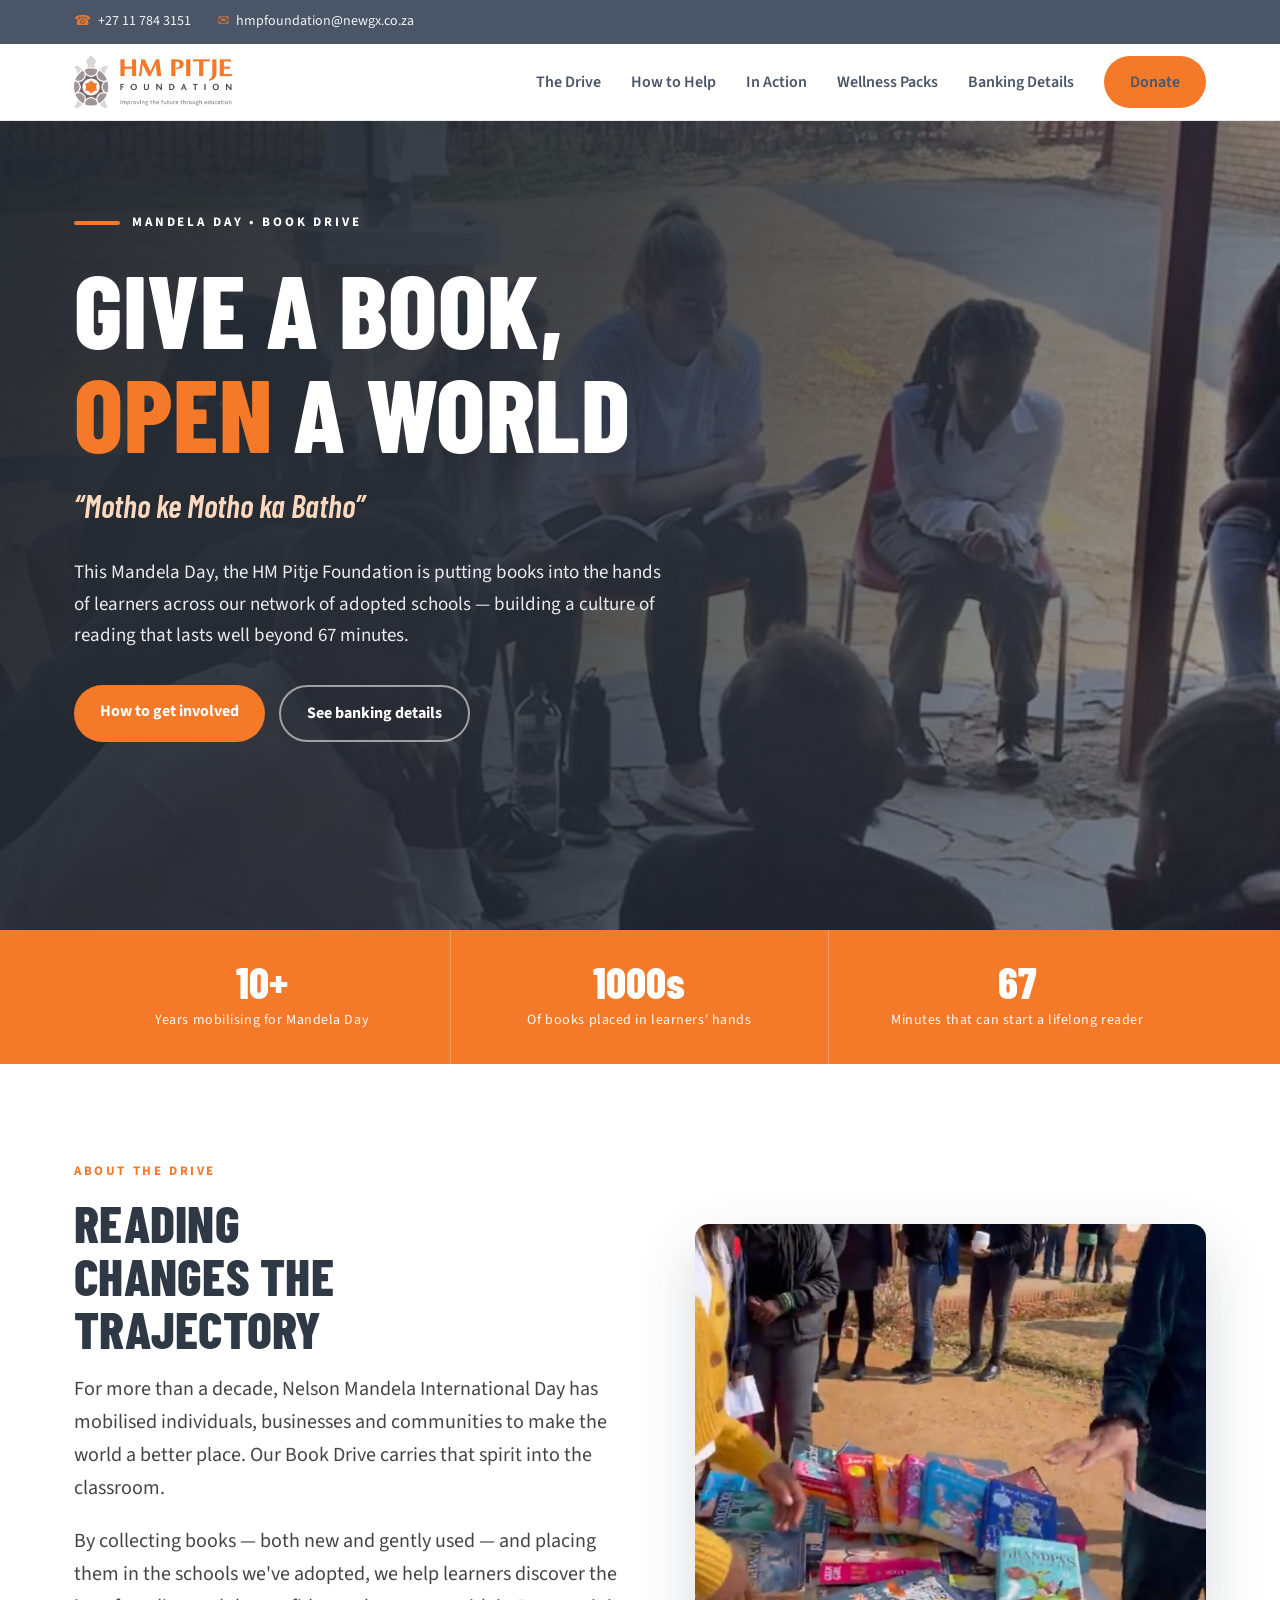
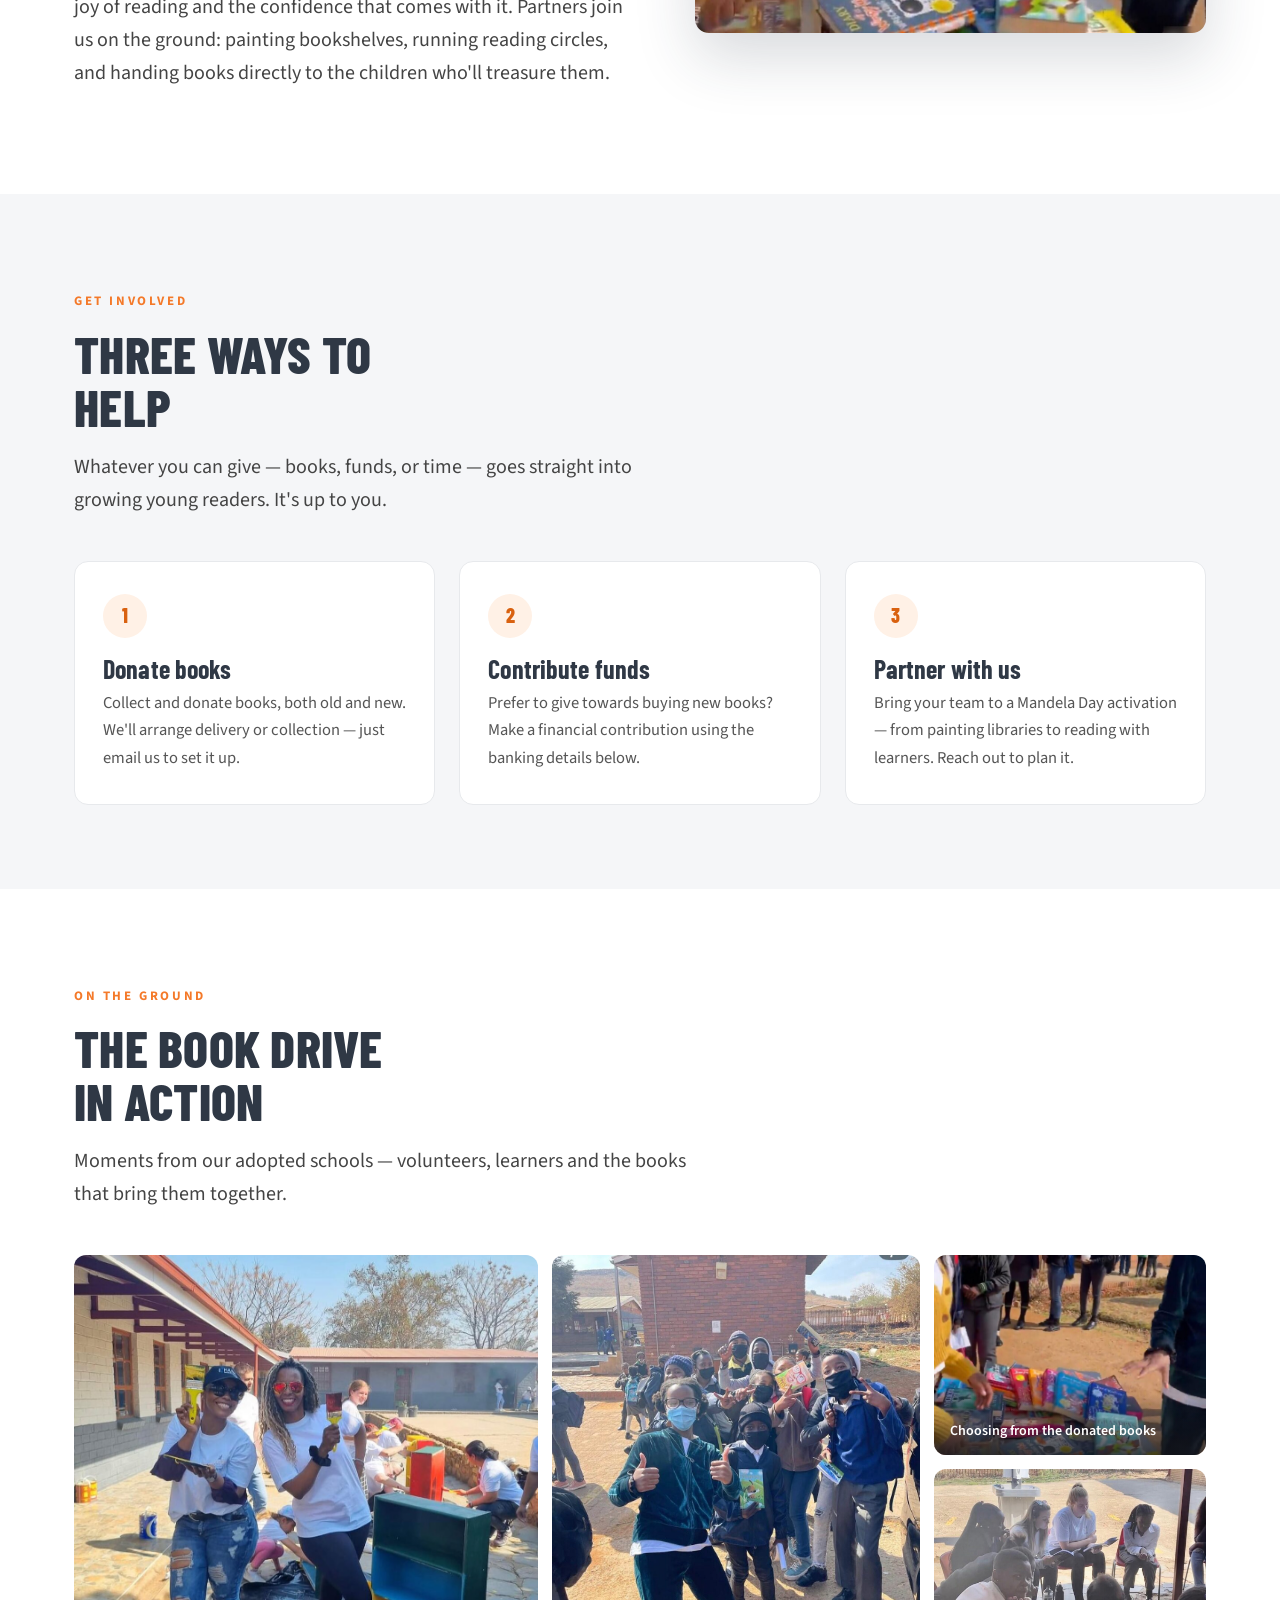
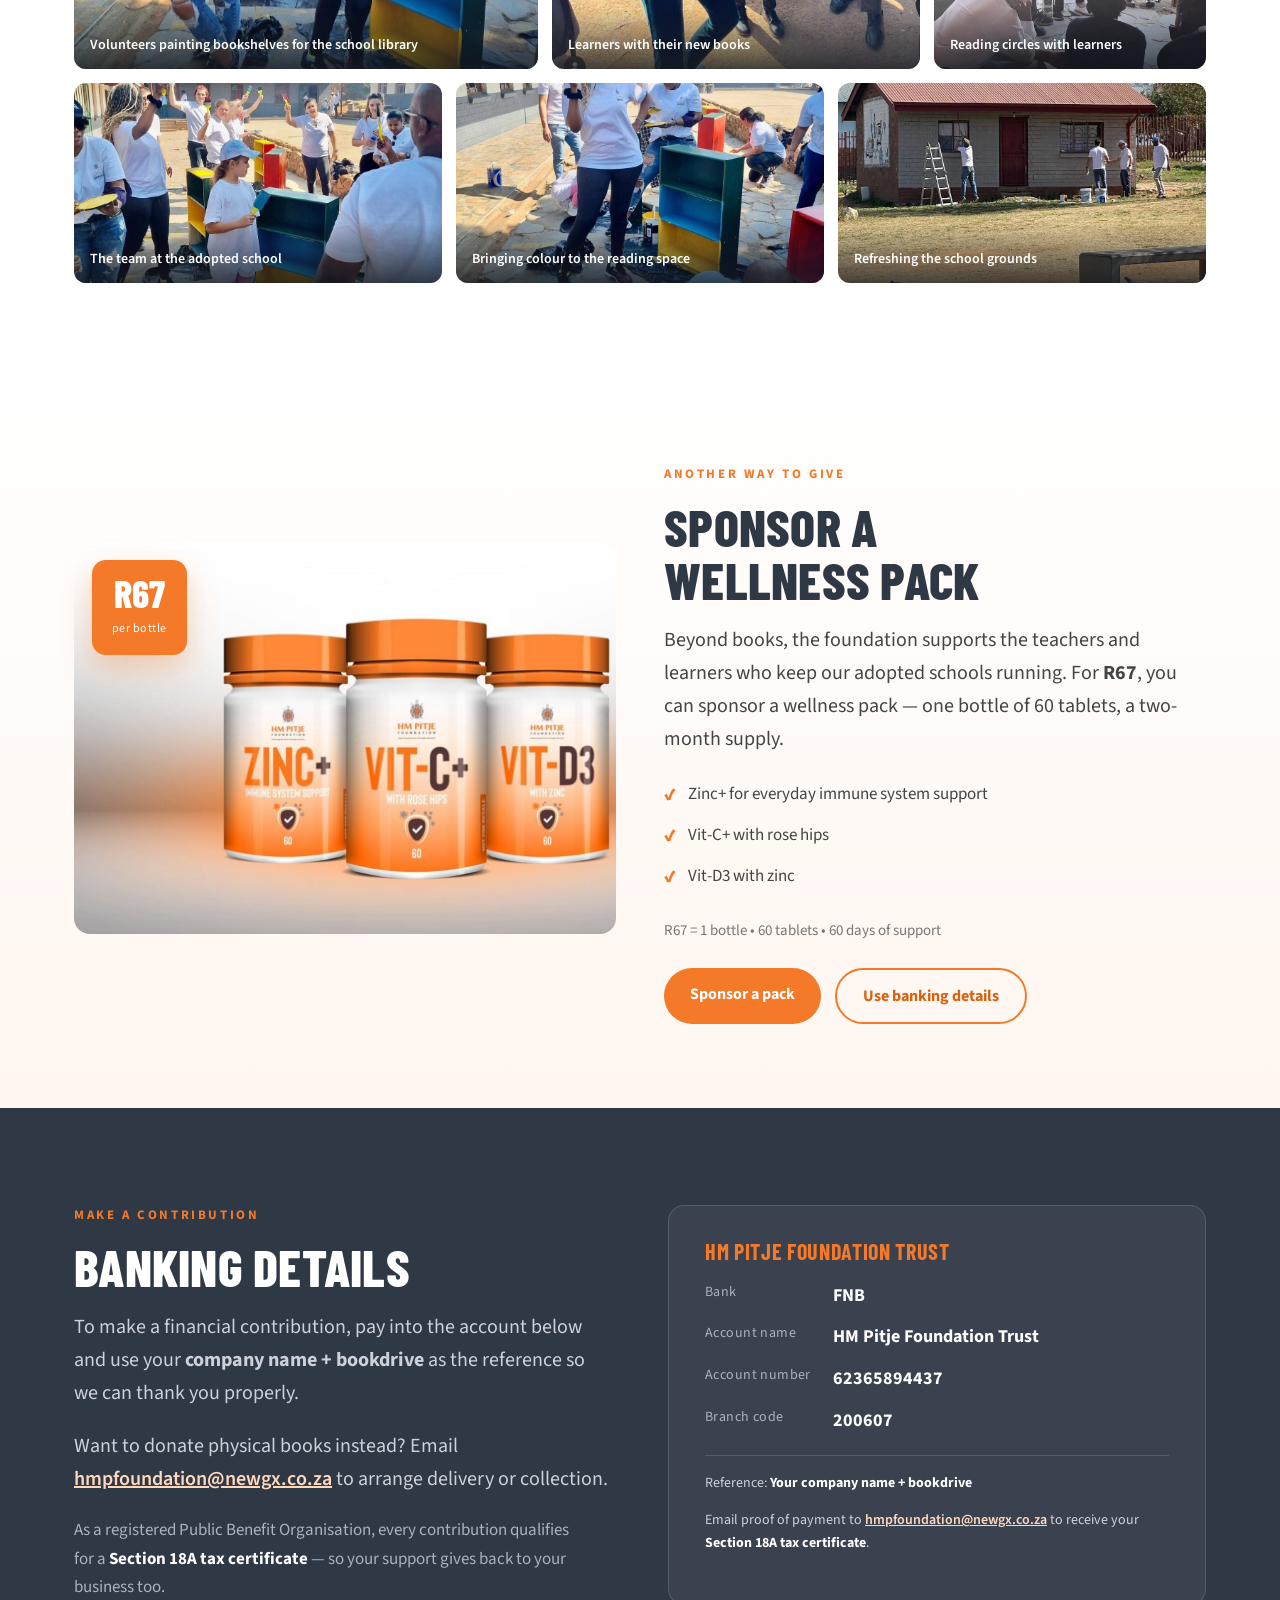
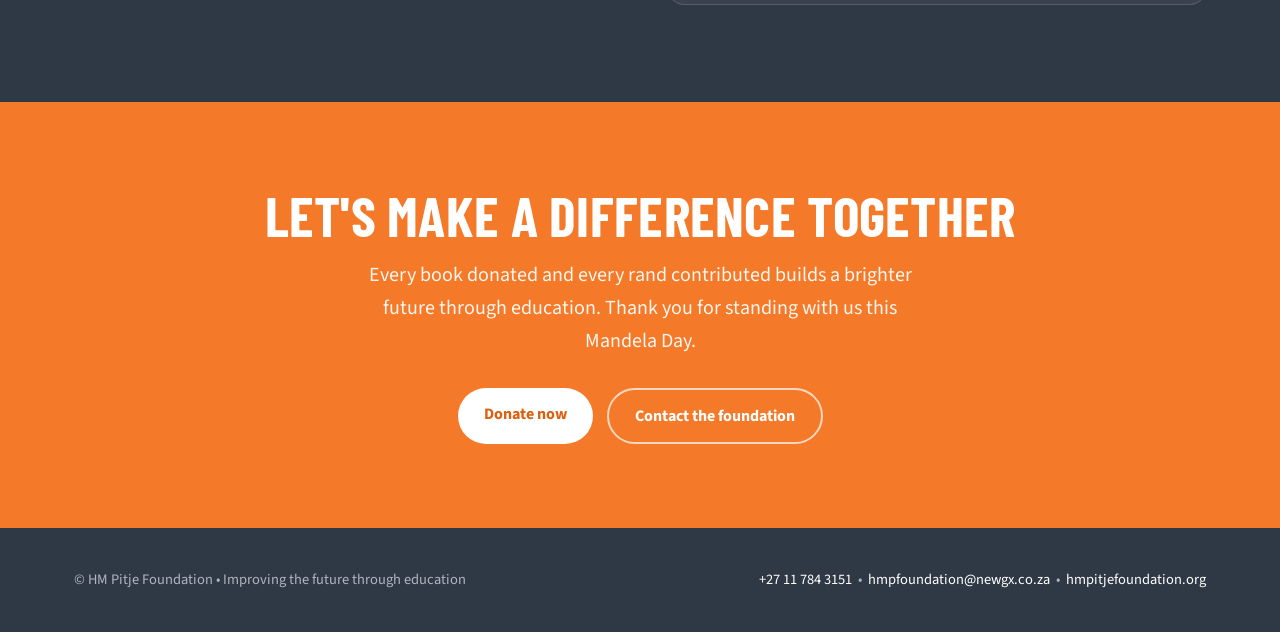
==== index.html @ 15d6d888 "hero padding top set to 0px" ====
<!DOCTYPE html>
<html lang="en">
<head>
<meta charset="utf-8">
<meta name="viewport" content="width=device-width, initial-scale=1">
<title>Mandela Day Book Drive &mdash; HM Pitje Foundation</title>
<meta name="description" content="Join the HM Pitje Foundation's Mandela Day Book Drive. Donate books or contribute towards growing a culture of reading in our network of adopted schools.">
<link rel="preconnect" href="https://fonts.googleapis.com">
<link rel="preconnect" href="https://fonts.gstatic.com" crossorigin>
<link href="https://fonts.googleapis.com/css2?family=Barlow+Condensed:wght@600;700;800&family=Source+Sans+3:wght@400;500;600;700&display=swap" rel="stylesheet">
<style>
  :root {
    --orange: #F47929;
    --orange-dark: #d9610f;
    --charcoal: #4A5568;
    --charcoal-deep: #2f3845;
    --ink: #2d2d2d;
    --paper: #ffffff;
    --mist: #f5f6f8;
    --line: #e7e9ec;
    --maxw: 1180px;
  }
  * { box-sizing: border-box; }
  html { scroll-behavior: smooth; }
  body {
    margin: 0; color: var(--ink); background: var(--paper);
    font-family: "Source Sans 3", system-ui, sans-serif;
    font-size: 18px; line-height: 1.65; -webkit-font-smoothing: antialiased;
  }
  h1,h2,h3 { font-family: "Barlow Condensed", "Source Sans 3", sans-serif; margin: 0; line-height: 1.02; letter-spacing: .005em; }
  a { color: inherit; }
  img { display: block; max-width: 100%; }
  .wrap { max-width: var(--maxw); margin: 0 auto; padding: 0 24px; }

  /* ---- top contact bar ---- */
  .topbar { background: var(--charcoal); color: #fff; font-size: 14px; }
  .topbar .wrap { display: flex; gap: 26px; align-items: center; min-height: 44px; flex-wrap: wrap; }
  .topbar a { text-decoration: none; opacity: .92; }
  .topbar a:hover { opacity: 1; }
  .topbar .ico { color: var(--orange); margin-right: 7px; }

  /* ---- nav ---- */
  header.nav { position: sticky; top: 0; z-index: 50; background: rgba(255,255,255,.96);
    backdrop-filter: blur(6px); border-bottom: 1px solid var(--line); transition: box-shadow .25s; }
  header.nav.scrolled { box-shadow: 0 6px 24px rgba(40,50,65,.08); }
  .nav .wrap { display: flex; align-items: center; justify-content: space-between; min-height: 76px; }
  .brand { display: flex; align-items: center; gap: 14px; text-decoration: none; }
  .brand .logo { height: 52px; width: auto; display: block; }
  nav.links { display: flex; align-items: center; gap: 30px; }
  nav.links a { text-decoration: none; font-weight: 600; color: var(--charcoal); font-size: 16px; }
  nav.links a:hover { color: var(--orange); }
  .btn { display: inline-block; background: var(--orange); color: #fff; text-decoration: none;
    font-weight: 700; padding: 13px 26px; border-radius: 30px; transition: background .2s, transform .2s;
    border: none; cursor: pointer; font-size: 16px; }
  .btn:hover { background: var(--orange-dark); transform: translateY(-1px); }
  .btn.ghost { background: transparent; color: #fff; border: 2px solid rgba(255,255,255,.55); }
  .btn.ghost:hover { background: rgba(255,255,255,.12); border-color: #fff; }
  .nav-toggle { display:none; background:none; border:0; cursor:pointer; padding:8px; }
  .nav-toggle span { display:block; width:26px; height:2.5px; background:var(--charcoal); margin:5px 0; transition:.25s; }

  /* ---- hero ---- */
  .hero { position: relative; color: #fff; overflow: hidden; background: var(--charcoal-deep); }
  .hero .bg { position: absolute; inset: 0; background-size: cover; background-position: center 38%;
    filter: saturate(1.02); }
  .hero .scrim { position: absolute; inset: 0;
    background: linear-gradient(105deg, rgba(28,34,43,.94) 0%, rgba(28,34,43,.82) 42%, rgba(28,34,43,.35) 100%); }
  .hero .wrap { position: relative; padding: 0px 24px 104px; }
  .eyebrow { display: inline-flex; align-items: center; gap: 12px; font-weight: 700; letter-spacing: .22em;
    text-transform: uppercase; font-size: 13px; color: #fff; margin-bottom: 22px; }
  .eyebrow::before { content:""; width: 46px; height: 4px; background: var(--orange); border-radius: 3px; }
  .hero h1 { font-weight: 800; font-size: clamp(48px, 8vw, 104px); text-transform: uppercase; }
  .hero h1 .amp { color: var(--orange); }
  .hero .tagline { font-family: "Barlow Condensed", sans-serif; font-weight: 600; font-style: italic;
    font-size: clamp(22px, 3vw, 32px); color: #ffd9bd; margin: 14px 0 26px; }
  .hero p.lead { max-width: 600px; font-size: 19px; color: #e9ebee; margin: 0 0 34px; }
  .hero .cta-row { display: flex; gap: 14px; flex-wrap: wrap; }

  /* ---- stat strip ---- */
  .stats { background: var(--orange); color: #fff; }
  .stats .wrap { display: grid; grid-template-columns: repeat(3, 1fr); }
  .stat { padding: 30px 24px; text-align: center; border-right: 1px solid rgba(255,255,255,.25); }
  .stat:last-child { border-right: 0; }
  .stat b { font-family: "Barlow Condensed", sans-serif; font-size: 44px; font-weight: 800; display: block; line-height: 1; }
  .stat span { font-size: 14px; letter-spacing: .04em; opacity: .95; }

  /* ---- sections ---- */
  section { padding: 84px 0; }
  .sec-eyebrow { color: var(--orange); font-weight: 700; letter-spacing: .2em; text-transform: uppercase;
    font-size: 13px; margin-bottom: 14px; }
  h2.sec-title { font-weight: 800; font-size: clamp(34px, 5vw, 52px); color: var(--charcoal-deep);
    text-transform: uppercase; max-width: 14ch; }
  .lede { font-size: 20px; color: #444; max-width: 62ch; margin-top: 18px; }

  .about-grid { display: grid; grid-template-columns: 1.05fr .95fr; gap: 56px; align-items: center; }
  .about-grid .photo { border-radius: 14px; overflow: hidden; box-shadow: 0 24px 60px rgba(40,50,65,.18); }
  .about-grid .photo img { width: 100%; height: 100%; object-fit: cover; aspect-ratio: 5/4; }

  /* ---- how to help cards ---- */
  .help { background: var(--mist); }
  .cards { display: grid; grid-template-columns: repeat(3, 1fr); gap: 24px; margin-top: 44px; }
  .card { background: #fff; border: 1px solid var(--line); border-radius: 14px; padding: 32px 28px;
    transition: transform .2s, box-shadow .2s; }
  .card:hover { transform: translateY(-4px); box-shadow: 0 18px 40px rgba(40,50,65,.1); }
  .card .num { font-family: "Barlow Condensed", sans-serif; font-weight: 800; font-size: 20px;
    width: 44px; height: 44px; display: grid; place-items: center; border-radius: 50%;
    background: #fff1e6; color: var(--orange-dark); margin-bottom: 18px; }
  .card h3 { font-size: 26px; color: var(--charcoal-deep); margin-bottom: 8px; }
  .card p { margin: 0; color: #555; font-size: 16.5px; }

  /* ---- gallery ---- */
  .gallery { display: grid; grid-template-columns: repeat(12, 1fr); grid-auto-rows: 200px; gap: 14px; margin-top: 44px; }
  .gallery figure { margin: 0; overflow: hidden; border-radius: 12px; position: relative; cursor: pointer; }
  .gallery figure:focus-visible { outline: 3px solid var(--orange); outline-offset: 2px; }

  /* ---- lightbox ---- */
  .lb { position: fixed; inset: 0; z-index: 1000; background: rgba(15,18,23,.94);
    display: none; align-items: center; justify-content: center; touch-action: none; }
  .lb.open { display: flex; }
  .lb img { max-width: 92vw; max-height: 82vh; width: auto; height: auto; border-radius: 8px;
    box-shadow: 0 20px 60px rgba(0,0,0,.5); user-select: none; -webkit-user-drag: none; }
  .lb .lb-cap { position: absolute; bottom: max(18px, env(safe-area-inset-bottom)); left: 0; right: 0;
    text-align: center; color: #eef0f3; font-size: 15px; font-weight: 600; padding: 0 56px; }
  .lb .lb-count { position: absolute; top: max(18px, env(safe-area-inset-top)); left: 18px;
    color: #cdd2da; font-size: 14px; letter-spacing: .04em; }
  .lb button { position: absolute; background: rgba(255,255,255,.12); border: 0; color: #fff;
    width: 52px; height: 52px; border-radius: 50%; cursor: pointer; font-size: 26px; line-height: 1;
    display: grid; place-items: center; transition: background .2s; -webkit-tap-highlight-color: transparent; }
  .lb button:hover { background: rgba(255,255,255,.24); }
  .lb .lb-close { top: max(14px, env(safe-area-inset-top)); right: 14px; font-size: 30px; }
  .lb .lb-prev { left: 14px; top: 50%; transform: translateY(-50%); }
  .lb .lb-next { right: 14px; top: 50%; transform: translateY(-50%); }
  @media (max-width: 700px) {
    .lb img { max-width: 96vw; max-height: 76vh; }
    .lb .lb-prev, .lb .lb-next { width: 46px; height: 46px; font-size: 22px;
      top: auto; bottom: max(64px, calc(env(safe-area-inset-bottom) + 50px)); transform: none; }
    .lb .lb-cap { bottom: max(118px, calc(env(safe-area-inset-bottom) + 104px)); font-size: 14px; }
  }
  .gallery img { width: 100%; height: 100%; object-fit: cover; transition: transform .6s ease; }
  .gallery figure:hover img { transform: scale(1.05); }
  .gallery figcaption { position: absolute; left: 0; right: 0; bottom: 0; padding: 26px 16px 12px;
    color: #fff; font-size: 14px; font-weight: 600;
    background: linear-gradient(transparent, rgba(20,24,30,.78)); }
  .g1 { grid-column: span 5; grid-row: span 2; }
  .g2 { grid-column: span 4; grid-row: span 2; }
  .g3 { grid-column: span 3; }
  .g4 { grid-column: span 3; }
  .g5 { grid-column: span 4; }
  .g6 { grid-column: span 4; }
  .g7 { grid-column: span 4; }

  /* ---- wellness ---- */
  .wellness { background: linear-gradient(180deg, #fff 0%, #fff6ef 100%); }
  .wellness-grid { display: grid; grid-template-columns: 1fr 1fr; gap: 48px; align-items: center; }
  .wellness .product { position: relative; }
  .wellness .product img { width: 100%; border-radius: 16px; }
  .wellness .price-tag { position: absolute; top: 18px; left: 18px; background: var(--orange); color: #fff;
    border-radius: 14px; padding: 14px 20px; text-align: center; box-shadow: 0 12px 30px rgba(244,121,41,.35); }
  .wellness .price-tag b { font-family: "Barlow Condensed", sans-serif; font-size: 38px; font-weight: 800; display: block; line-height: 1; }
  .wellness .price-tag span { font-size: 12px; letter-spacing: .04em; }
  .wellness h2 { color: var(--charcoal-deep); }
  .pack-points { list-style: none; padding: 0; margin: 24px 0 28px; display: grid; gap: 12px; }
  .pack-points li { display: flex; gap: 12px; align-items: flex-start; font-size: 17px; color: #444; }
  .pack-points li::before { content: "\2714"; color: var(--orange); font-weight: 700; flex: 0 0 auto; margin-top: 1px; }
  .pack-meta { font-size: 15px; color: #777; margin-top: 6px; }
  .give { background: var(--charcoal-deep); color: #fff; }
  .give-grid { display: grid; grid-template-columns: 1fr 1fr; gap: 56px; align-items: center; }
  .give h2 { color: #fff; }
  .give .lede { color: #cdd2da; }
  .bank { background: rgba(255,255,255,.05); border: 1px solid rgba(255,255,255,.14);
    border-radius: 16px; padding: 34px 36px; }
  .bank h3 { font-size: 22px; color: var(--orange); letter-spacing: .03em; margin-bottom: 18px; text-transform: uppercase; }
  .bank dl { margin: 0; display: grid; grid-template-columns: auto 1fr; gap: 12px 22px; }
  .bank dt { color: #aab2bd; font-size: 14px; letter-spacing: .03em; }
  .bank dd { margin: 0; font-weight: 700; font-size: 18px; font-variant-numeric: tabular-nums; }
  .bank .ref { margin-top: 20px; font-size: 14px; color: #cdd2da; border-top: 1px solid rgba(255,255,255,.14); padding-top: 16px; }
  .bank .ref b { color: #fff; }

  /* ---- final CTA ---- */
  .closer { background: var(--orange); color: #fff; text-align: center; }
  .closer h2 { color: #fff; font-size: clamp(34px, 5vw, 56px); text-transform: uppercase; }
  .closer p { font-size: 20px; max-width: 58ch; margin: 16px auto 30px; color: #fff7f0; }
  .closer .btn { background: #fff; color: var(--orange-dark); }
  .closer .btn:hover { background: var(--charcoal-deep); color: #fff; }
  .closer .btn.ghost { background: transparent; color: #fff; border-color: rgba(255,255,255,.7); }
  .closer .btn.ghost:hover { background: rgba(255,255,255,.15); color:#fff; }

  /* ---- footer ---- */
  footer.site { background: var(--charcoal-deep); color: #aeb6c0; padding: 40px 0; font-size: 14.5px; }
  footer.site .wrap { display: flex; justify-content: space-between; gap: 20px; flex-wrap: wrap; align-items: center; }
  footer.site a { color: #fff; text-decoration: none; }
  footer.site a:hover { color: var(--orange); }

  @media (max-width: 900px) {
    .nav-toggle { display: block; }
    nav.links { position: absolute; top: 76px; left: 0; right: 0; background: #fff; flex-direction: column;
      align-items: stretch; gap: 0; padding: 8px 0; border-bottom: 1px solid var(--line);
      box-shadow: 0 12px 30px rgba(40,50,65,.1); display: none; }
    nav.links.open { display: flex; }
    nav.links a { padding: 14px 24px; }
    nav.links .btn { margin: 10px 24px; text-align: center; }
    .about-grid, .give-grid { grid-template-columns: 1fr; gap: 32px; }
    .cards { grid-template-columns: 1fr; }
    .stats .wrap { grid-template-columns: 1fr; }
    .stat { border-right: 0; border-bottom: 1px solid rgba(255,255,255,.25); }
    .stat:last-child { border-bottom: 0; }
    .gallery { grid-auto-rows: 170px; }
    .gallery figure { grid-column: span 12 !important; grid-row: span 1 !important; }
    .g1, .g2 { grid-row: span 2 !important; }
  }
  @media (prefers-reduced-motion: reduce) { * { scroll-behavior: auto; transition: none !important; } }
</style>
</head>
<body>

<div class="topbar">
  <div class="wrap">
    <a href="tel:+27117843151"><span class="ico">&#9742;</span>+27 11 784 3151</a>
    <a href="mailto:hmpfoundation@newgx.co.za"><span class="ico">&#9993;</span>hmpfoundation@newgx.co.za</a>
  </div>
</div>

<header class="nav" id="nav">
  <div class="wrap">
    <a class="brand" href="https://hmpitjefoundation.org">
      <img class="logo" src="[data-uri]" alt="HM Pitje Foundation — Improving the future through education">
    </a>
    <button class="nav-toggle" id="navToggle" aria-label="Menu" aria-expanded="false">
      <span></span><span></span><span></span>
    </button>
    <nav class="links" id="navLinks">
      <a href="#about">The Drive</a>
      <a href="#help">How to Help</a>
      <a href="#gallery">In Action</a>
      <a href="#wellness">Wellness Packs</a>
      <a href="#give">Banking Details</a>
      <a class="btn" href="https://hmpitjefoundation.org/#donate">Donate</a>
    </nav>
  </div>
</header>

<section class="hero">
  <div class="bg" style="background-image:url('[data-uri]')" data-note="reading circle"></div>
  <div class="scrim"></div>
  <div class="wrap">
    <span class="eyebrow">Mandela Day &bull; Book Drive</span>
    <h1>Give a Book,<br><span class="amp">Open</span> a World</h1>
    <p class="tagline">&ldquo;Motho ke Motho ka Batho&rdquo;</p>
    <p class="lead">This Mandela Day, the HM Pitje Foundation is putting books into the hands of learners across our network of adopted schools &mdash; building a culture of reading that lasts well beyond 67 minutes.</p>
    <div class="cta-row">
      <a class="btn" href="#help">How to get involved</a>
      <a class="btn ghost" href="#give">See banking details</a>
    </div>
  </div>
</section>

<div class="stats">
  <div class="wrap">
    <div class="stat"><b>10+</b><span>Years mobilising for Mandela Day</span></div>
    <div class="stat"><b>1000s</b><span>Of books placed in learners' hands</span></div>
    <div class="stat"><b>67</b><span>Minutes that can start a lifelong reader</span></div>
  </div>
</div>

<section id="about">
  <div class="wrap about-grid">
    <div>
      <p class="sec-eyebrow">About the drive</p>
      <h2 class="sec-title">Reading changes the trajectory</h2>
      <p class="lede">For more than a decade, Nelson Mandela International Day has mobilised individuals, businesses and communities to make the world a better place. Our Book Drive carries that spirit into the classroom.</p>
      <p class="lede">By collecting books &mdash; both new and gently used &mdash; and placing them in the schools we've adopted, we help learners discover the joy of reading and the confidence that comes with it. Partners join us on the ground: painting bookshelves, running reading circles, and handing books directly to the children who'll treasure them.</p>
    </div>
    <div class="photo">
      <img src="[data-uri]" alt="Learners gathering around a table of donated books at an adopted school">
    </div>
  </div>
</section>

<section id="help" class="help">
  <div class="wrap">
    <p class="sec-eyebrow">Get involved</p>
    <h2 class="sec-title">Three ways to help</h2>
    <p class="lede">Whatever you can give &mdash; books, funds, or time &mdash; goes straight into growing young readers. It's up to you.</p>
    <div class="cards">
      <div class="card">
        <div class="num">1</div>
        <h3>Donate books</h3>
        <p>Collect and donate books, both old and new. We'll arrange delivery or collection &mdash; just email us to set it up.</p>
      </div>
      <div class="card">
        <div class="num">2</div>
        <h3>Contribute funds</h3>
        <p>Prefer to give towards buying new books? Make a financial contribution using the banking details below.</p>
      </div>
      <div class="card">
        <div class="num">3</div>
        <h3>Partner with us</h3>
        <p>Bring your team to a Mandela Day activation &mdash; from painting libraries to reading with learners. Reach out to plan it.</p>
      </div>
    </div>
  </div>
</section>

<section id="gallery">
  <div class="wrap">
    <p class="sec-eyebrow">On the ground</p>
    <h2 class="sec-title">The Book Drive in action</h2>
    <p class="lede">Moments from our adopted schools &mdash; volunteers, learners and the books that bring them together.</p>
    <div class="gallery" id="gallery-grid">
      <figure class="g1" tabindex="0" role="button" aria-label="View image: Volunteers painting bookshelves"><img src="[data-uri]" alt="Two volunteers smiling with paintbrushes beside a freshly painted bookshelf">
        <figcaption>Volunteers painting bookshelves for the school library</figcaption></figure>
      <figure class="g2" tabindex="0" role="button" aria-label="View image: Learners with their new books"><img src="[data-uri]" alt="Learners holding up their new books with thumbs up">
        <figcaption>Learners with their new books</figcaption></figure>
      <figure class="g3" tabindex="0" role="button" aria-label="View image: Choosing from the donated books"><img src="[data-uri]" alt="A table laid out with donated books for learners to choose from">
        <figcaption>Choosing from the donated books</figcaption></figure>
      <figure class="g4" tabindex="0" role="button" aria-label="View image: Reading circles with learners"><img src="[data-uri]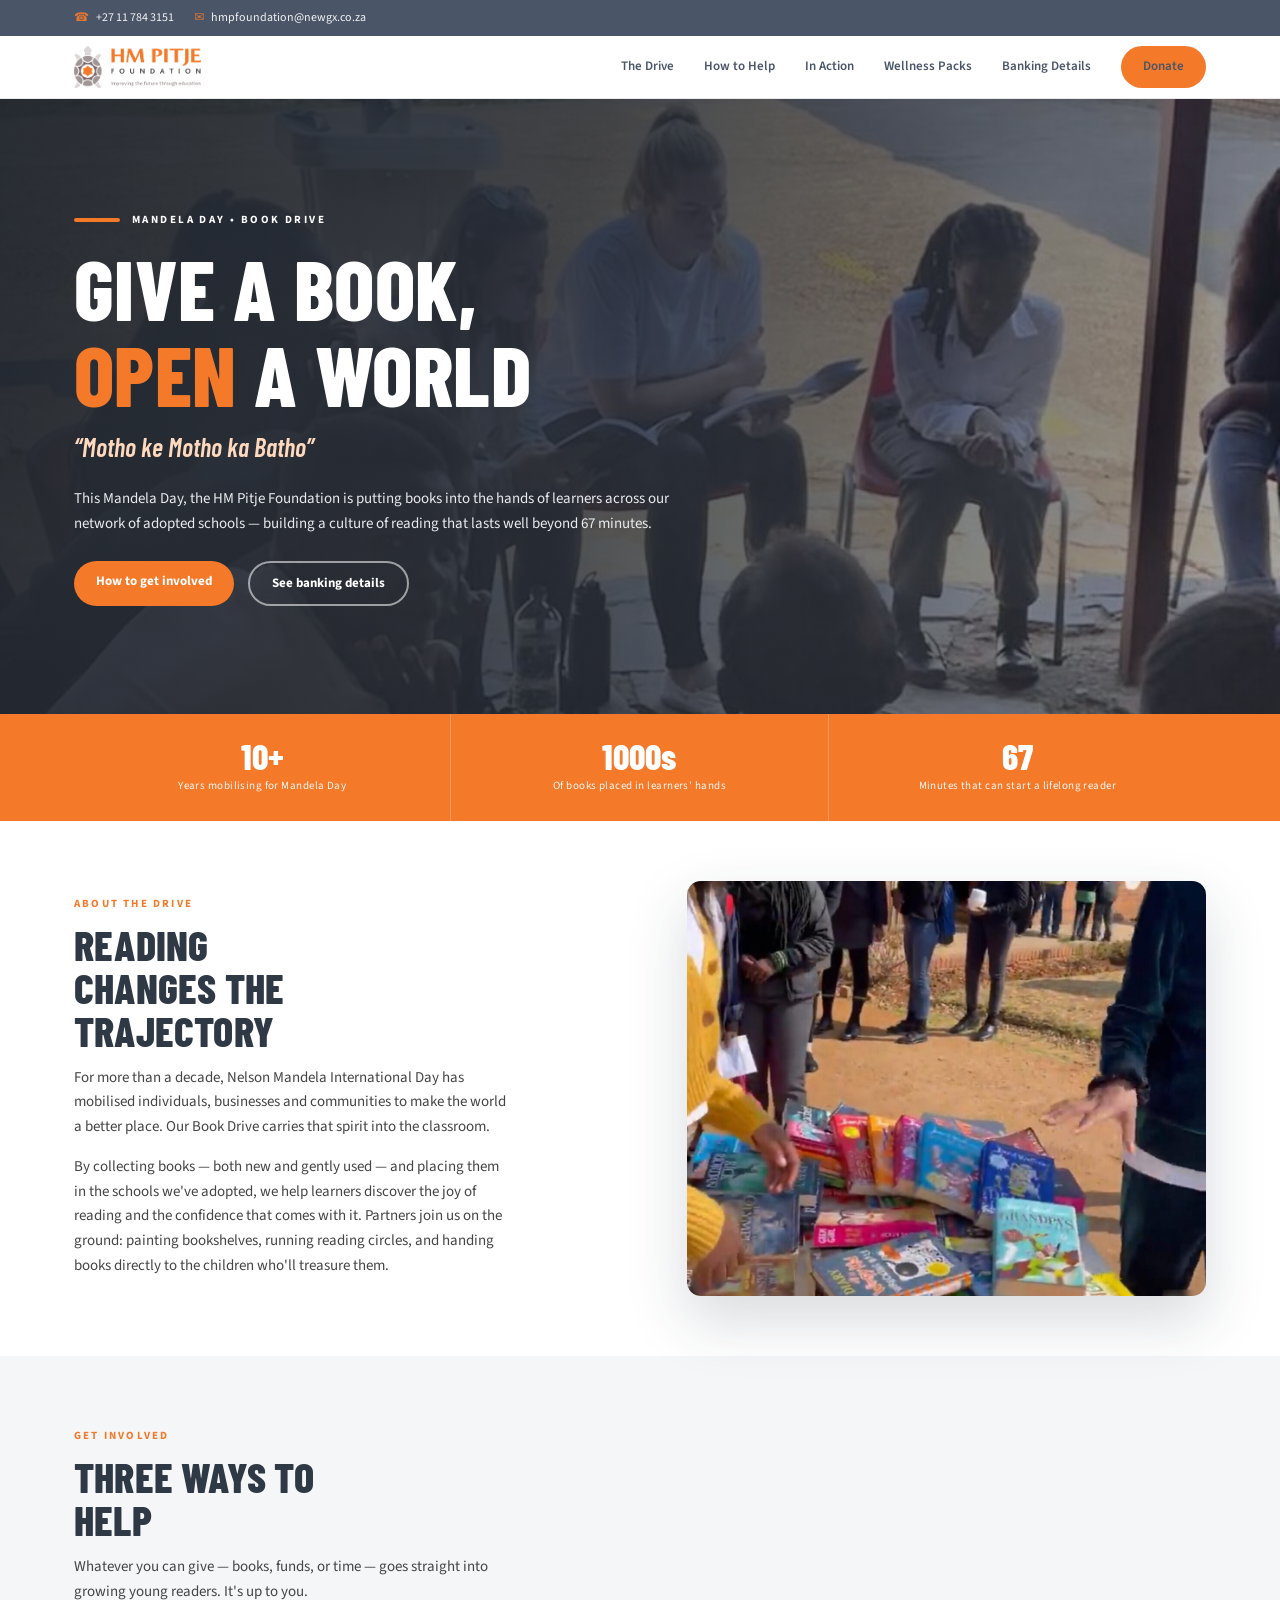
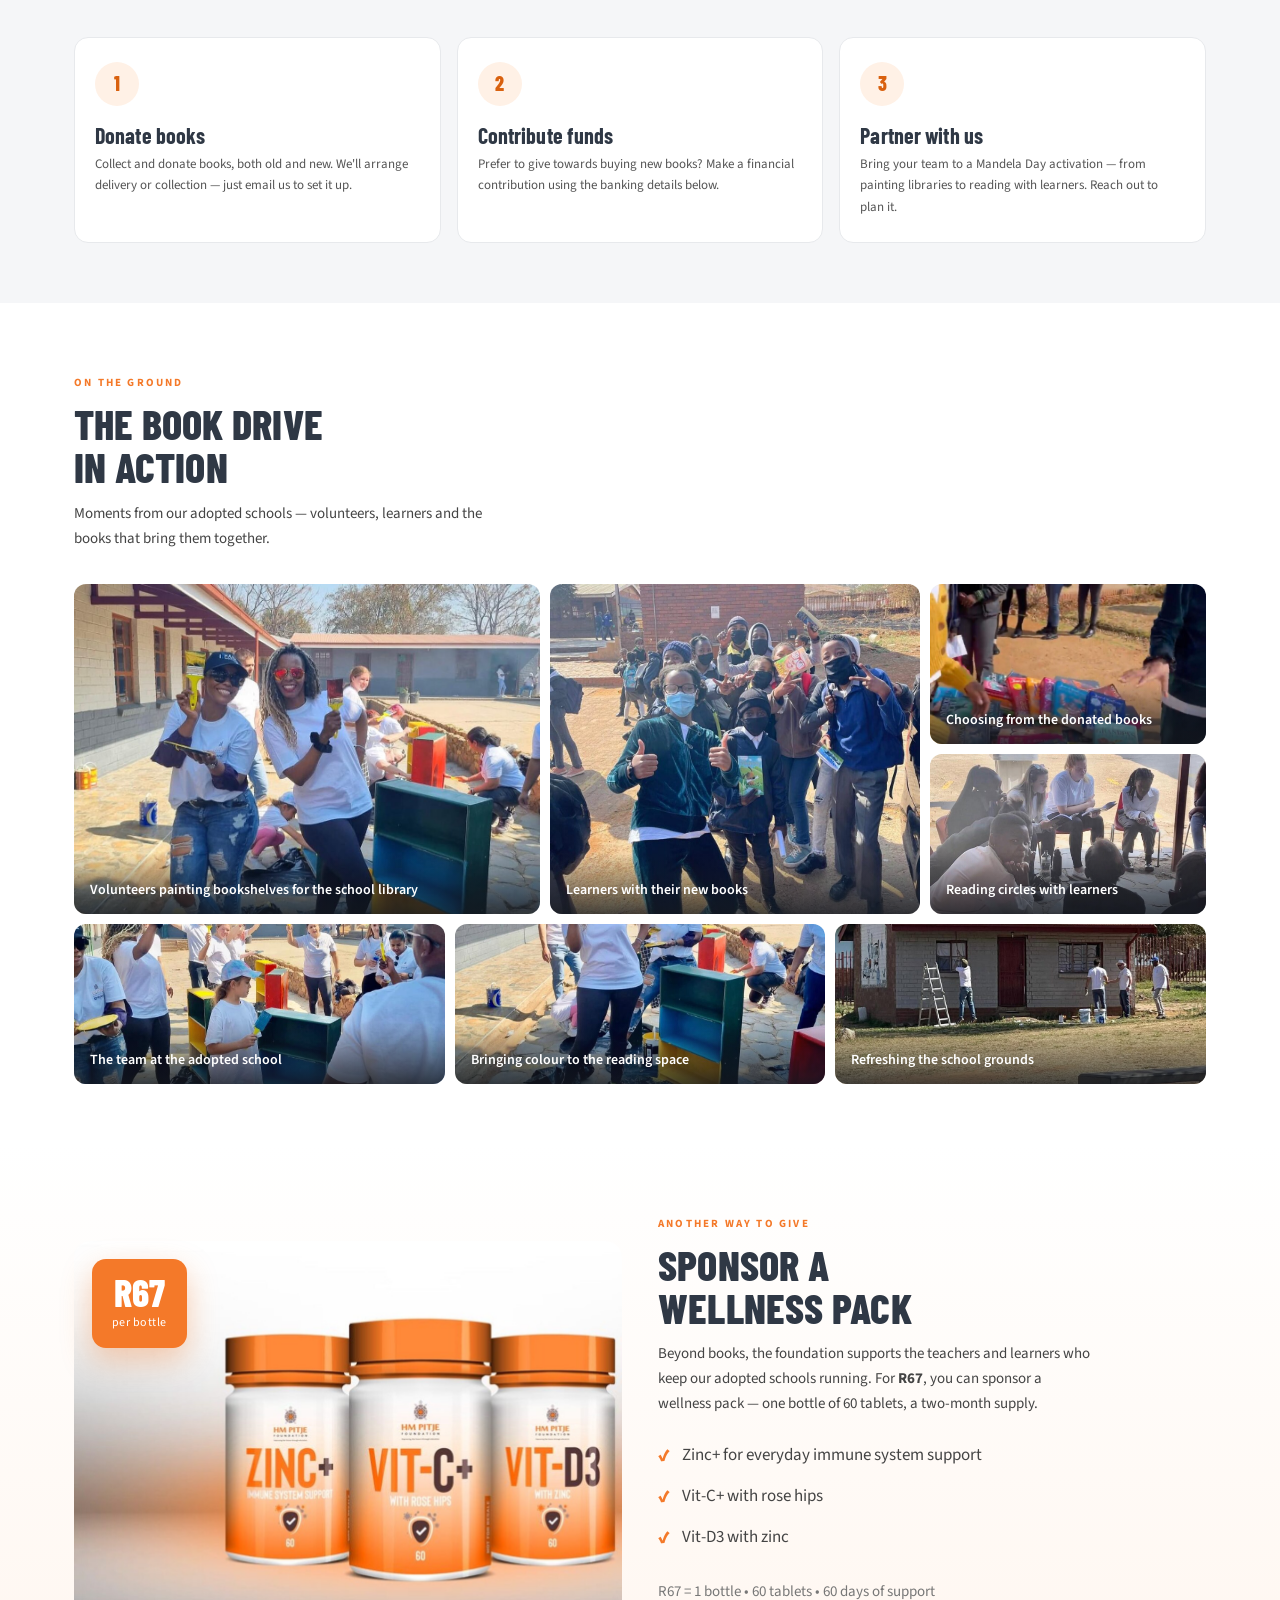
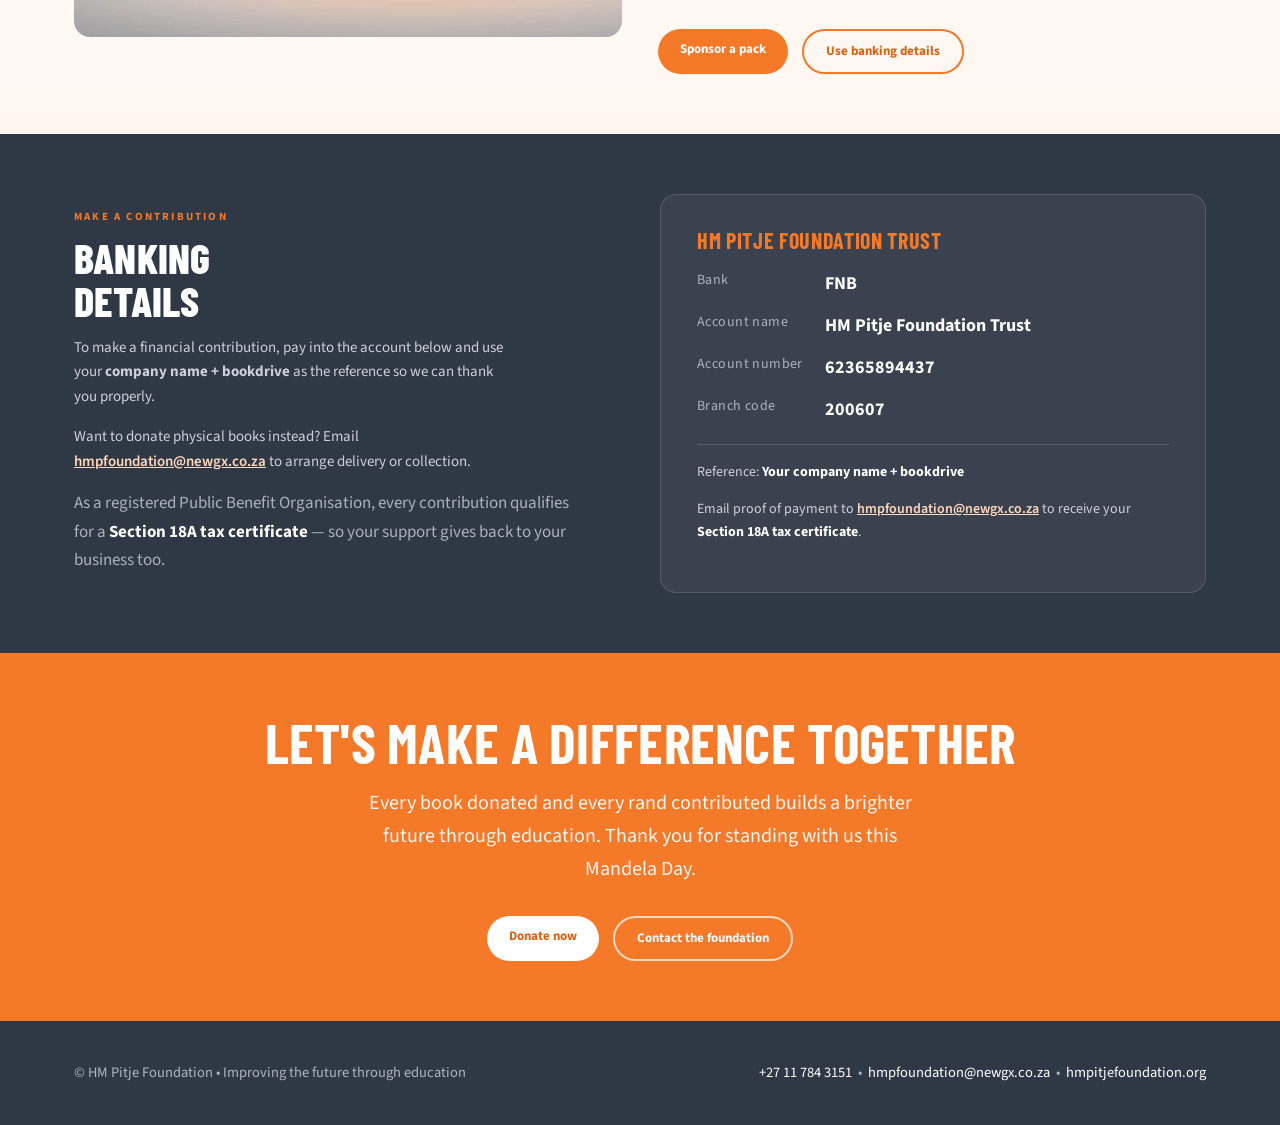
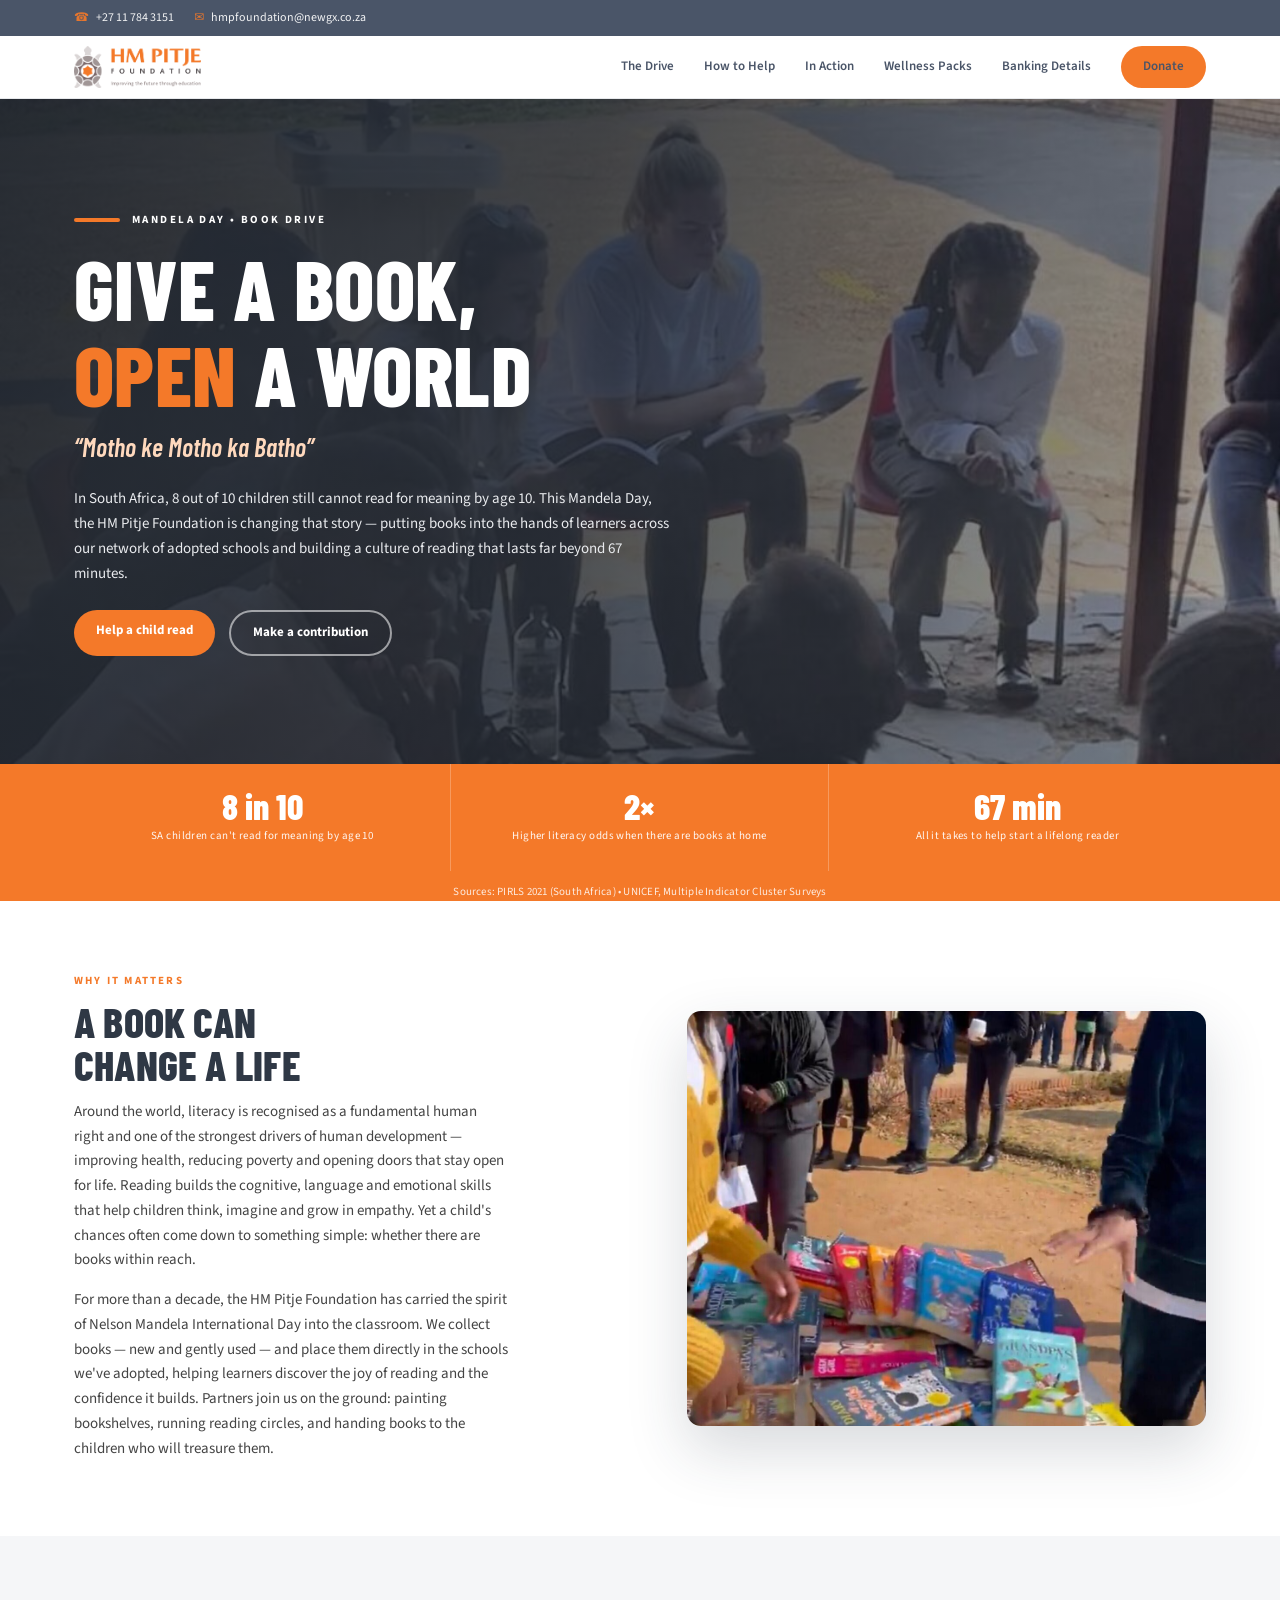
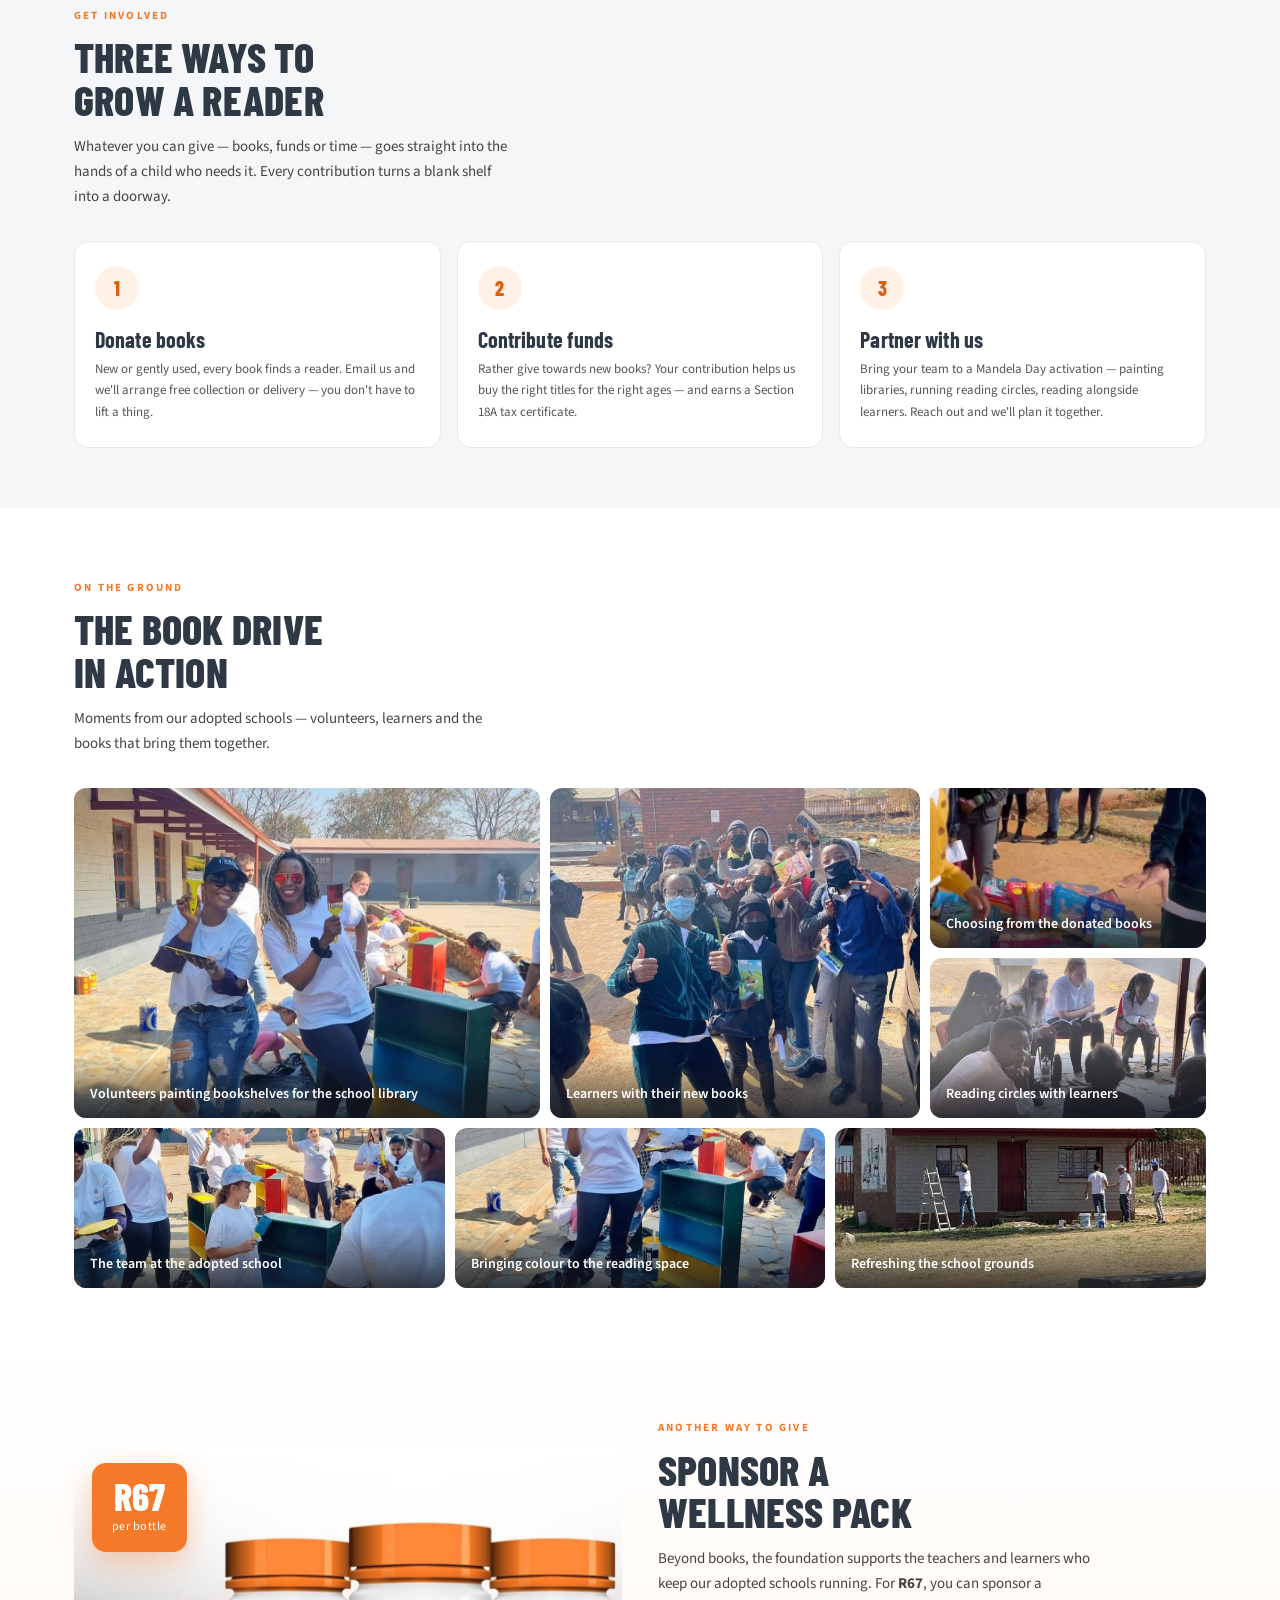
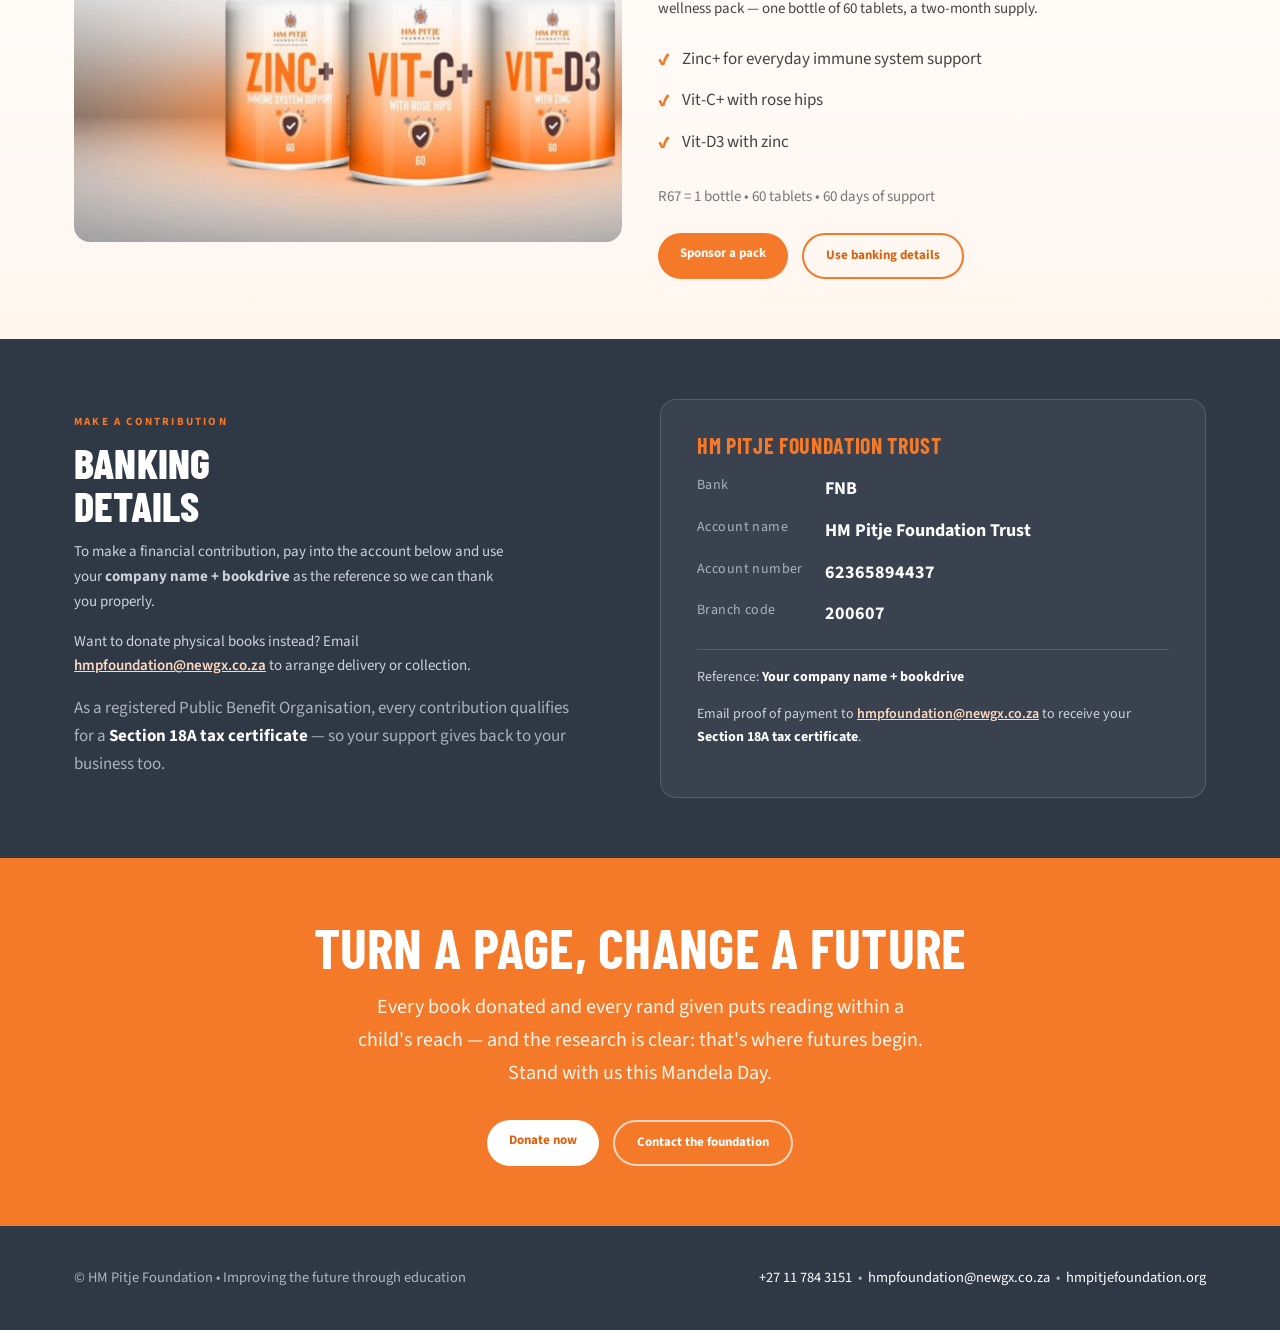
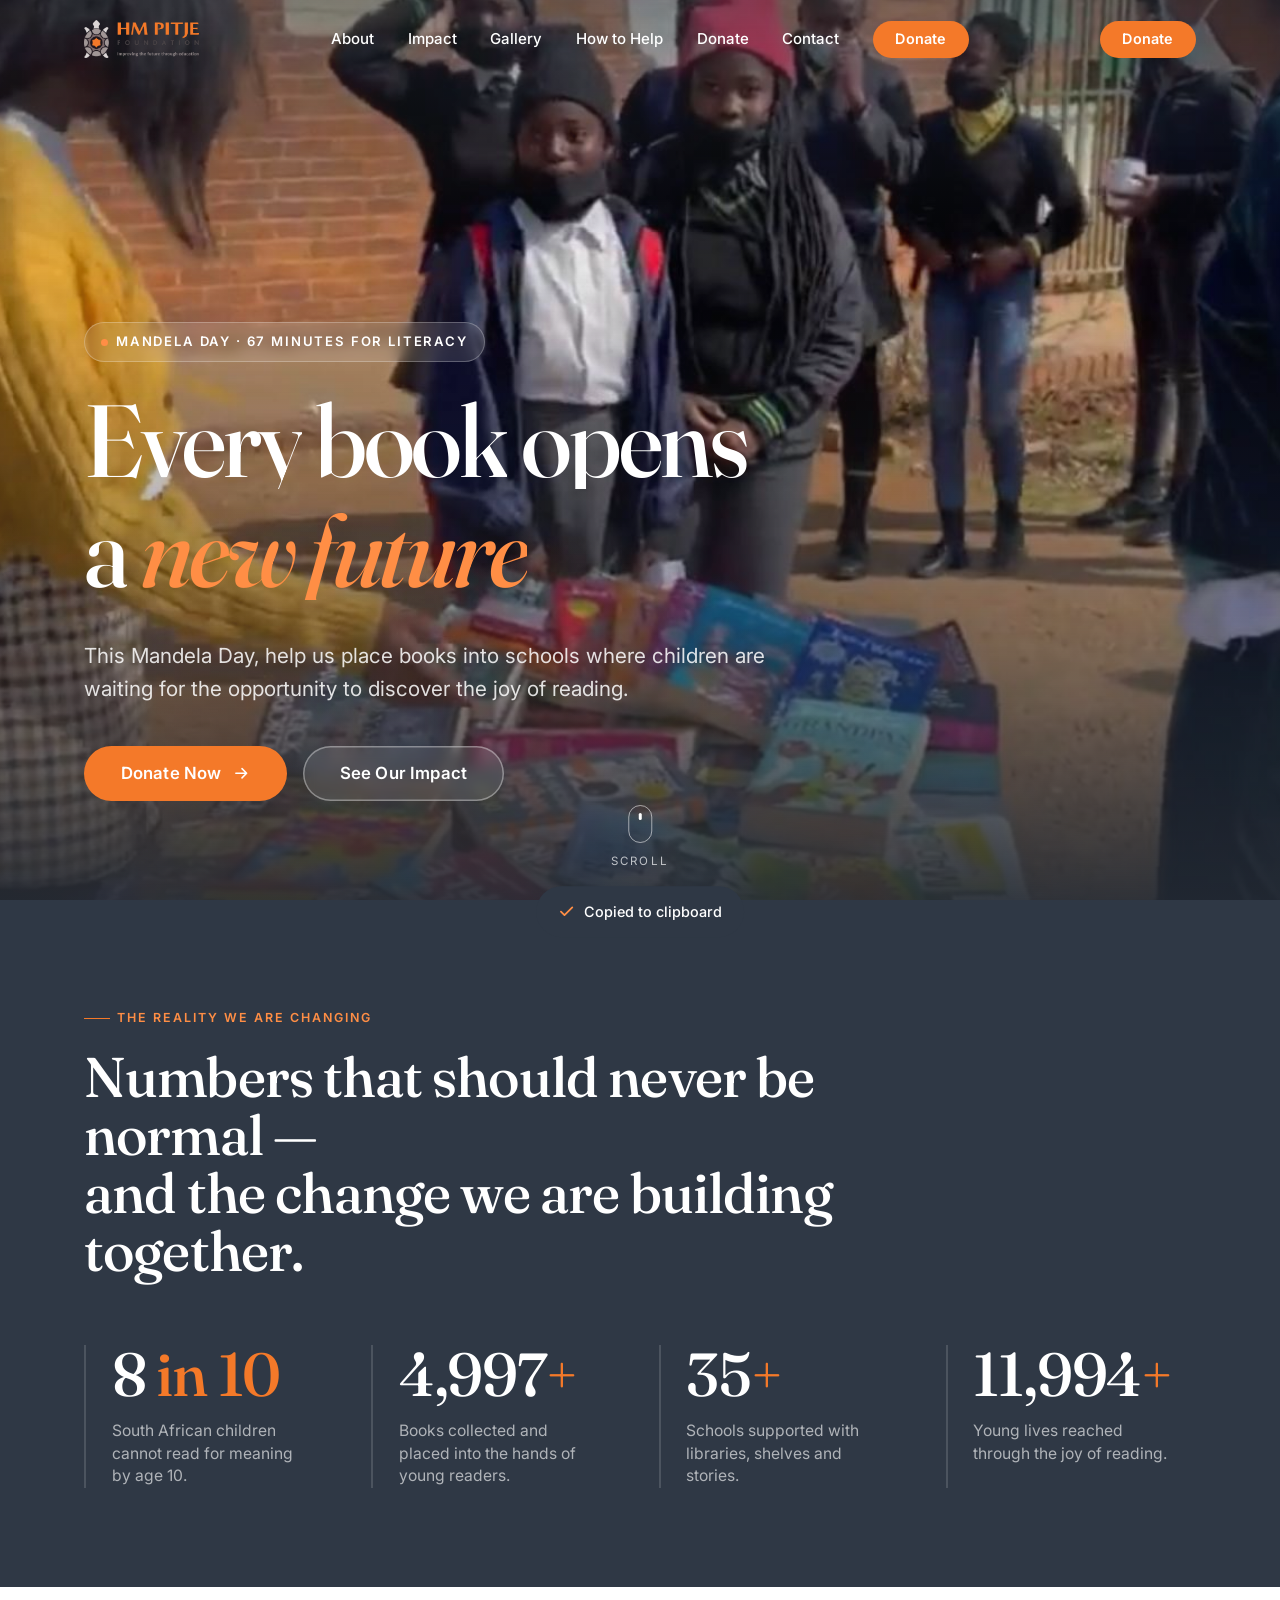
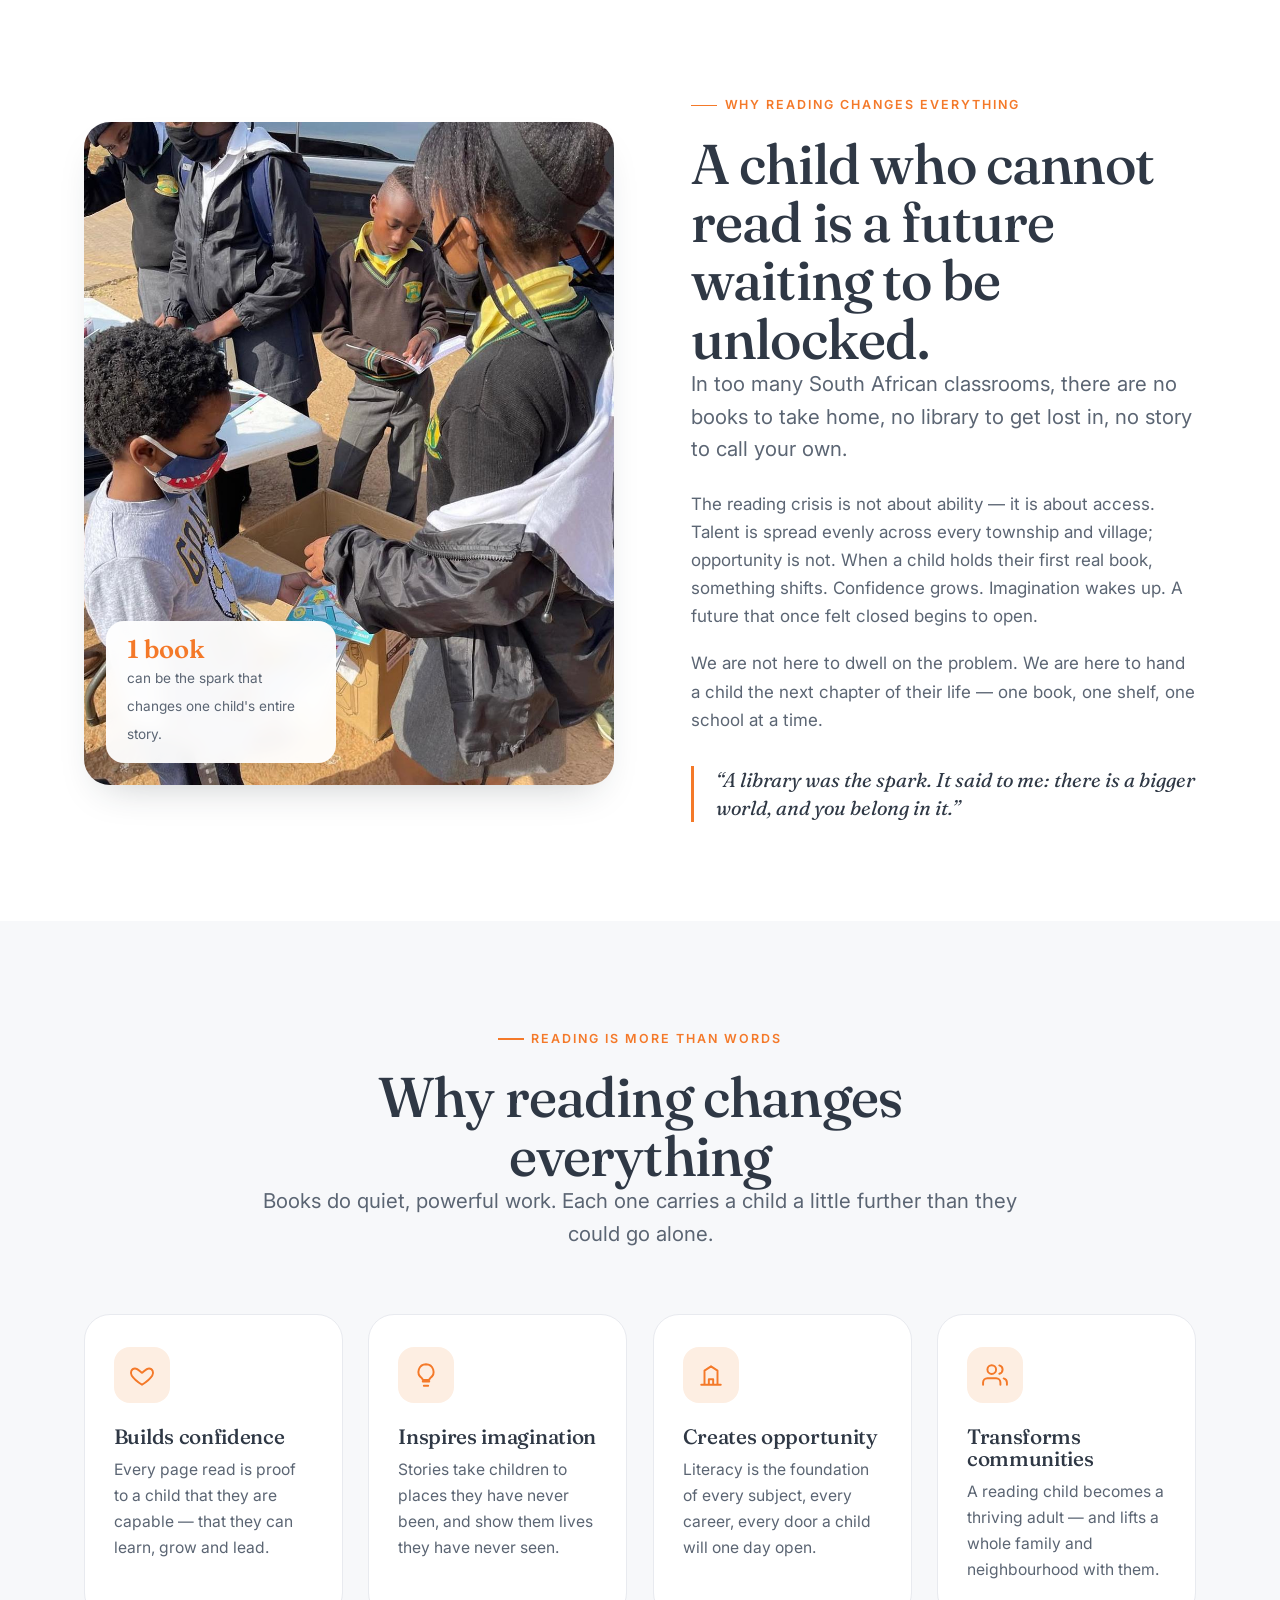
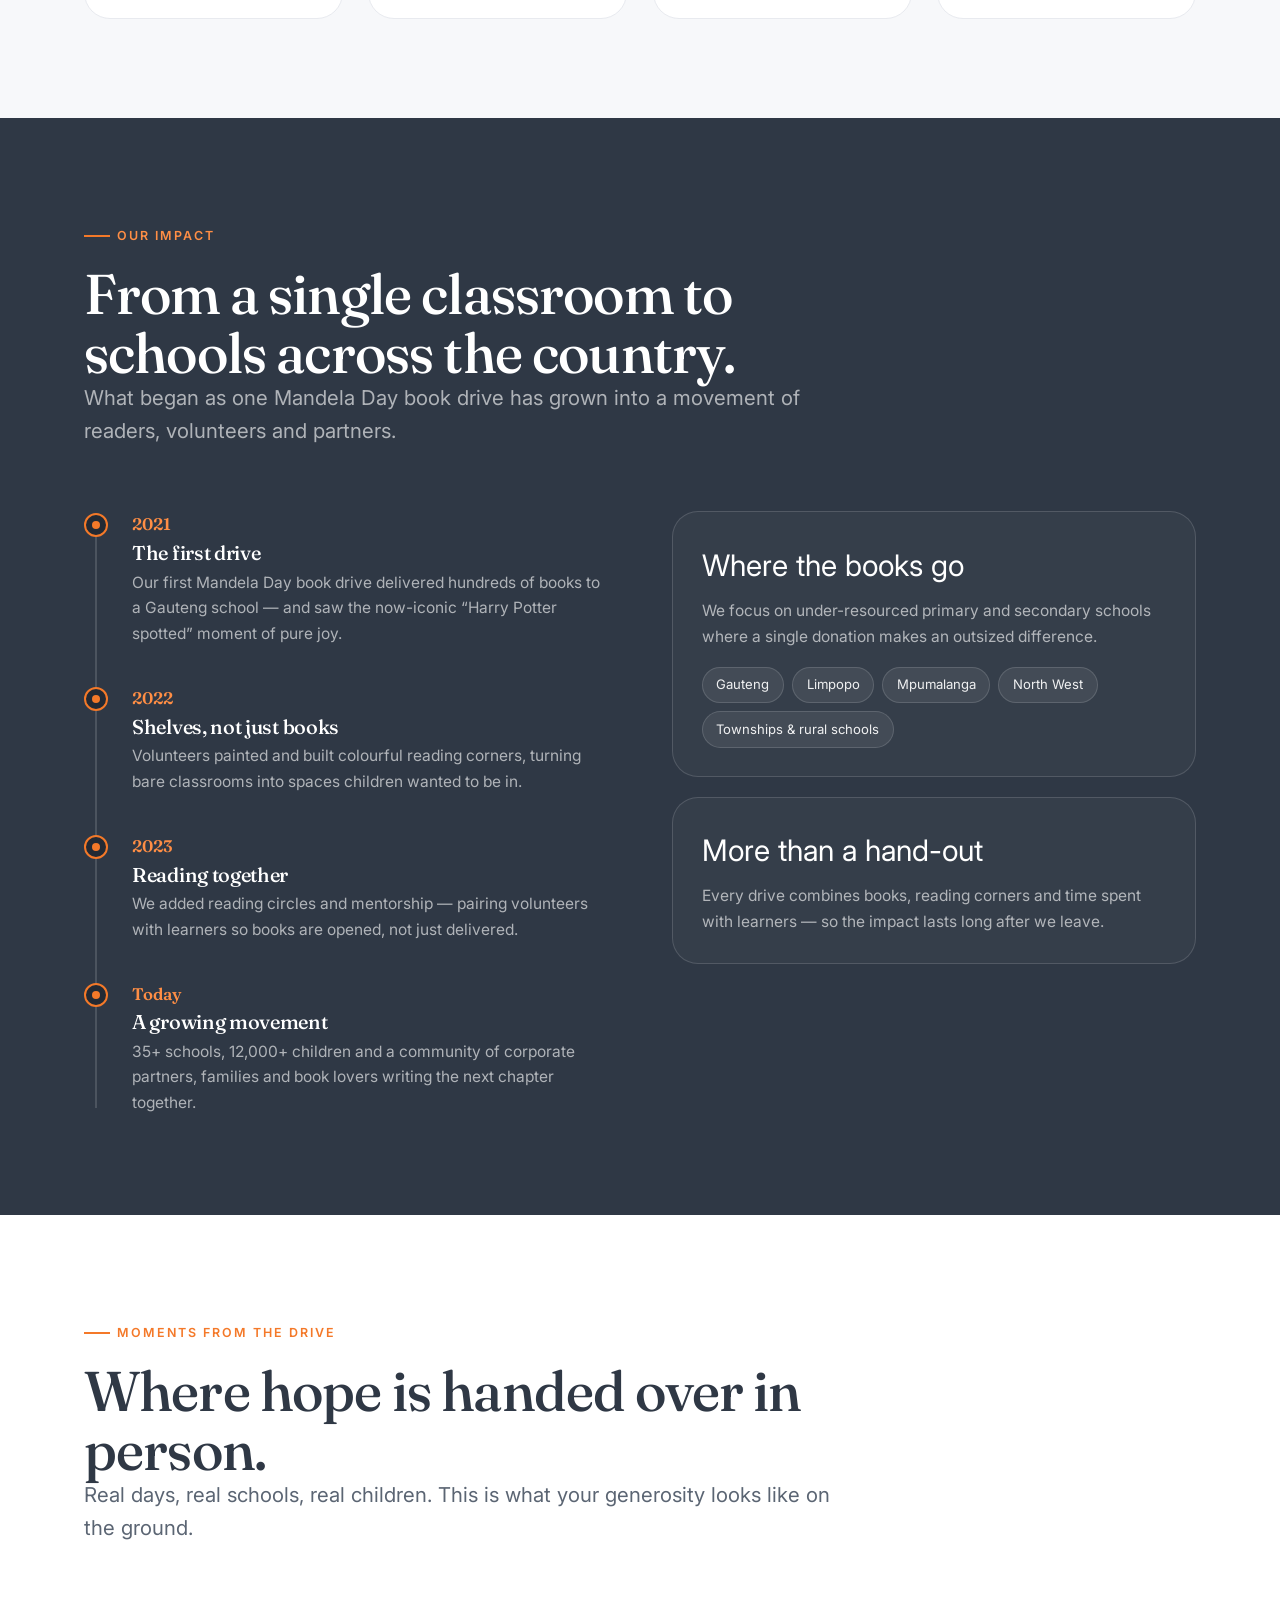
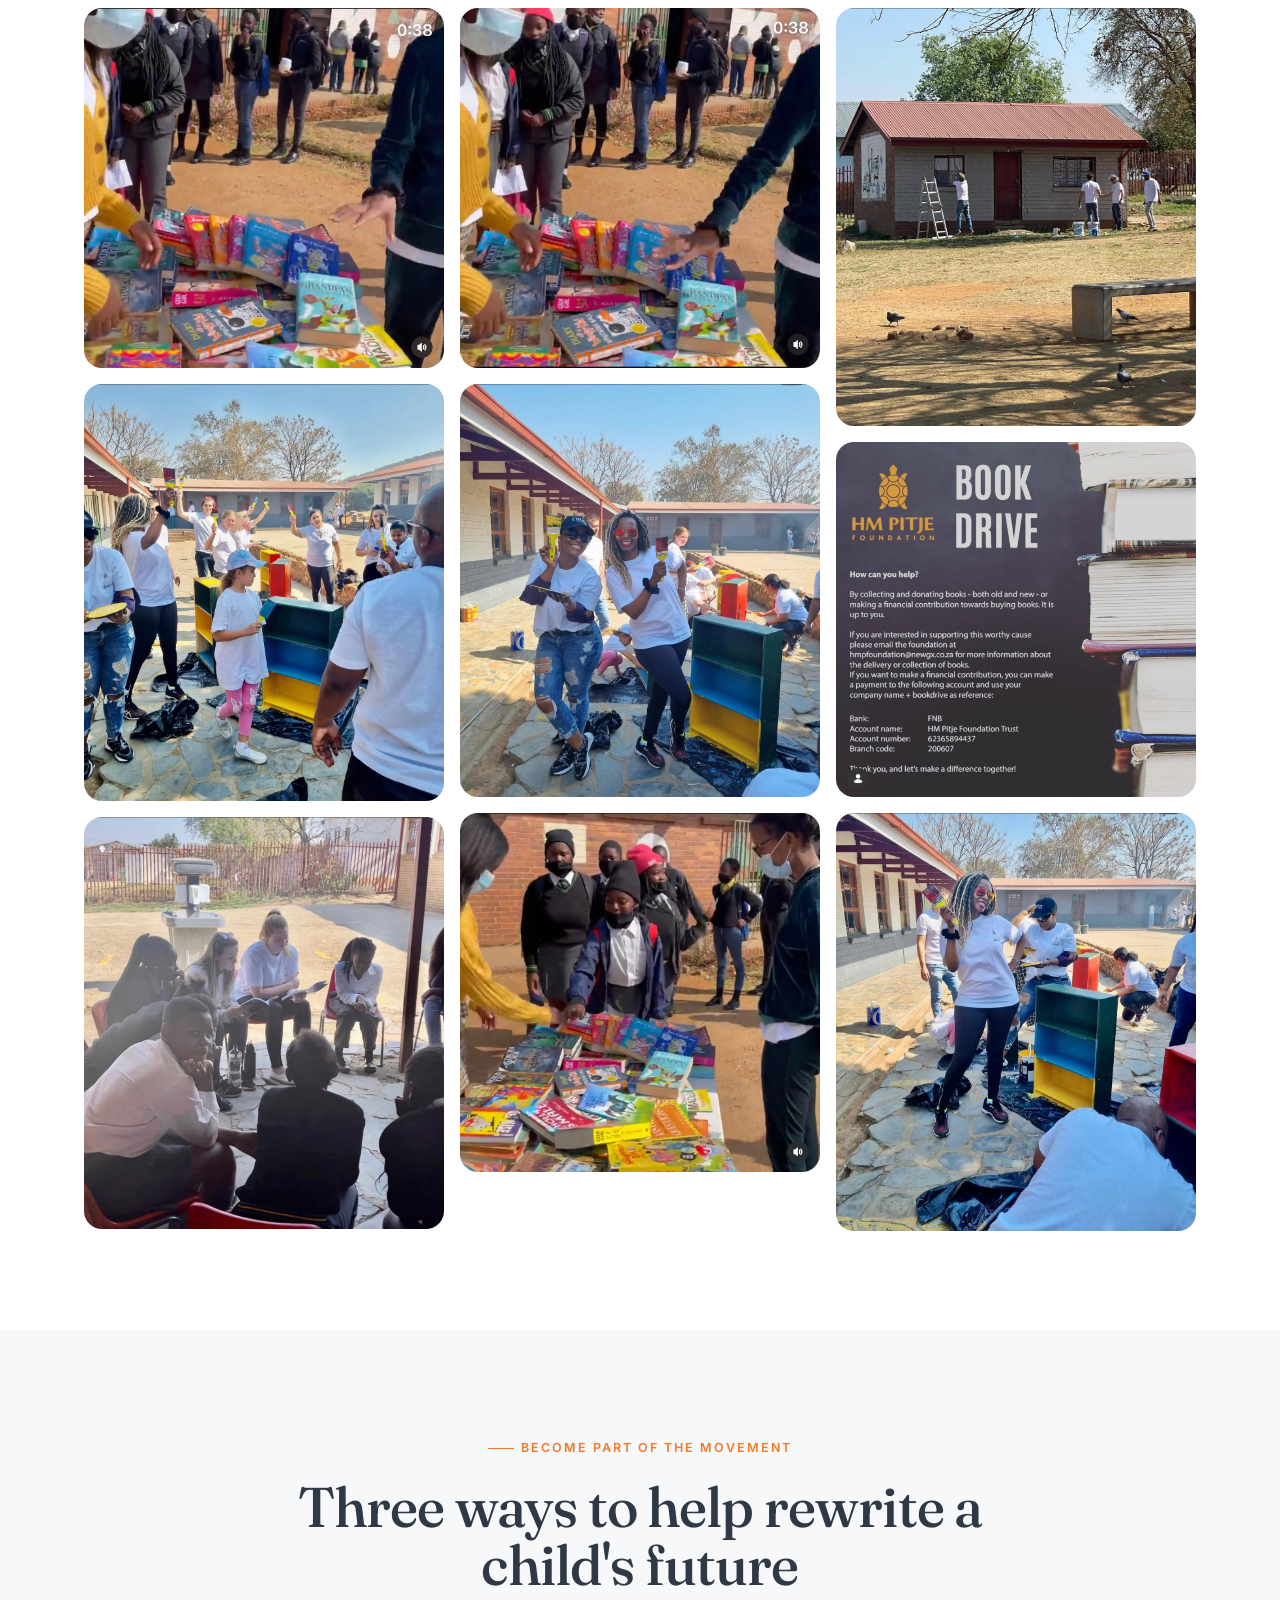
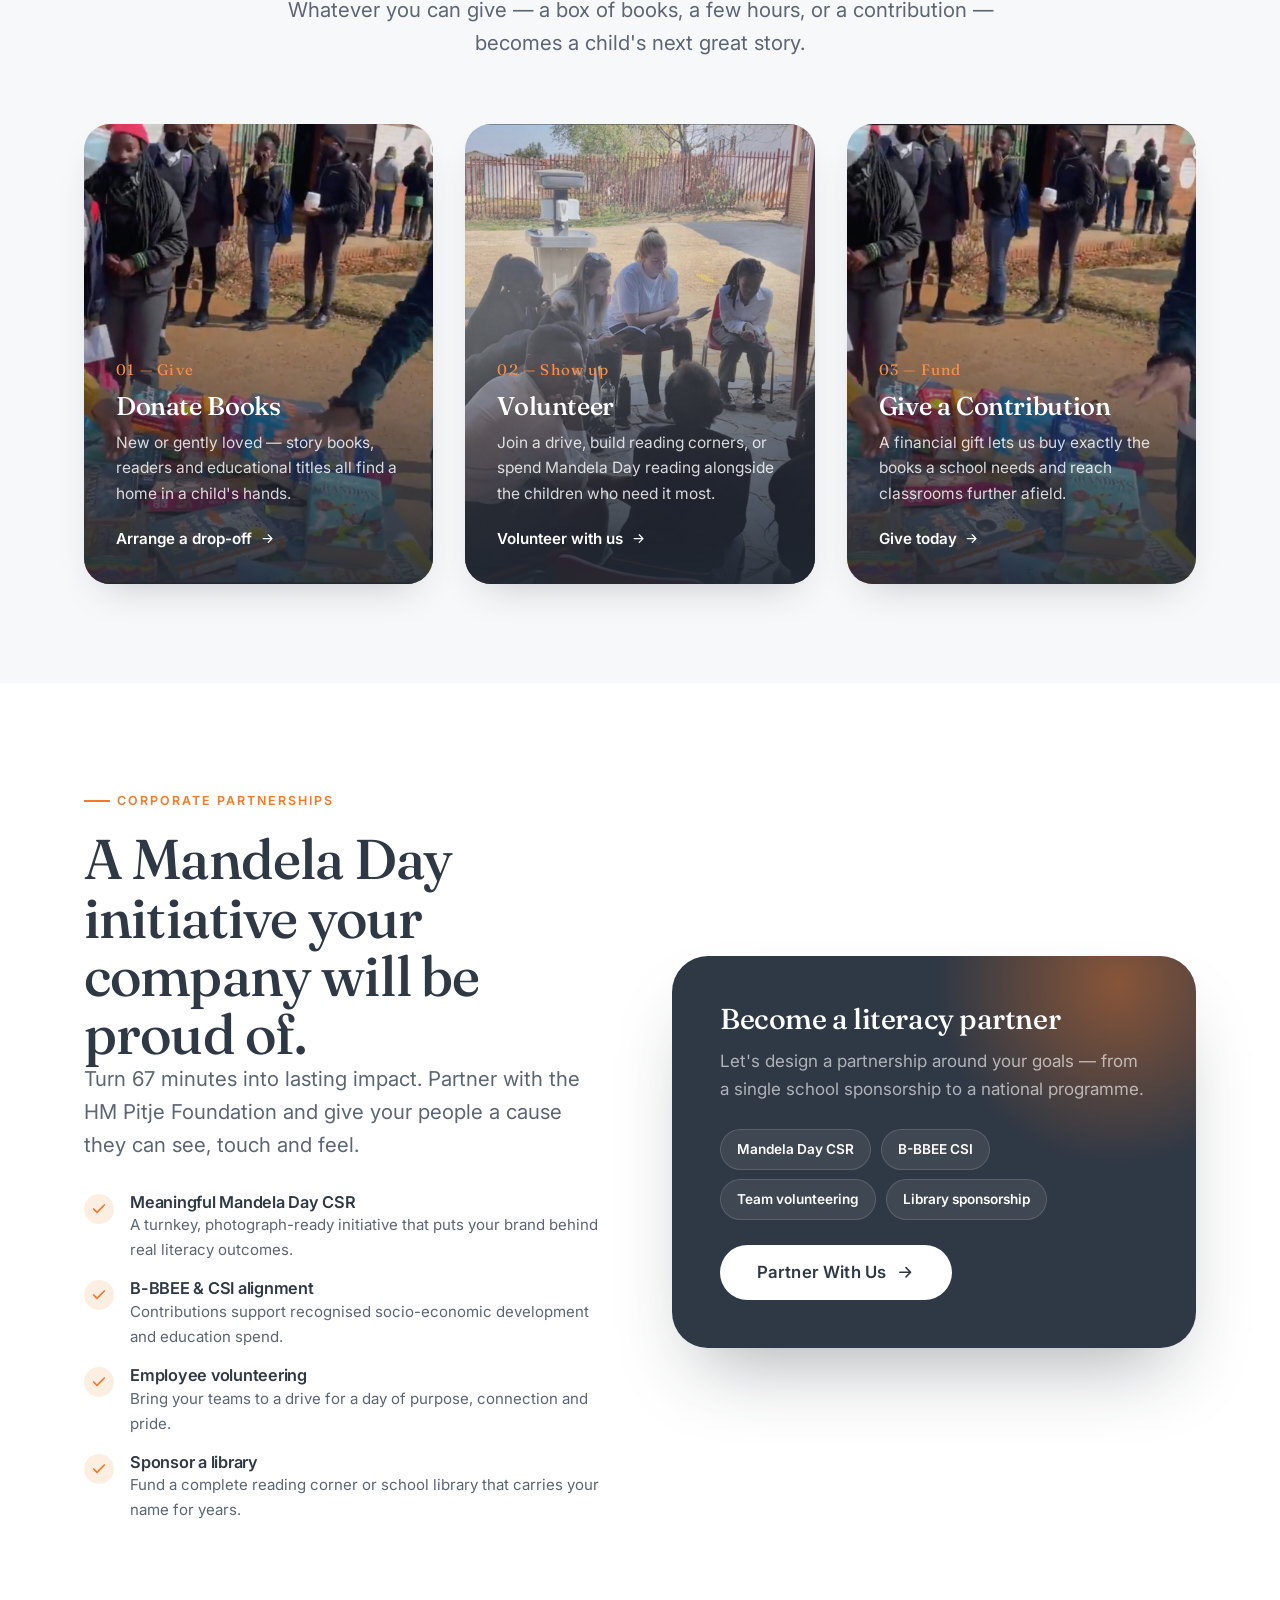
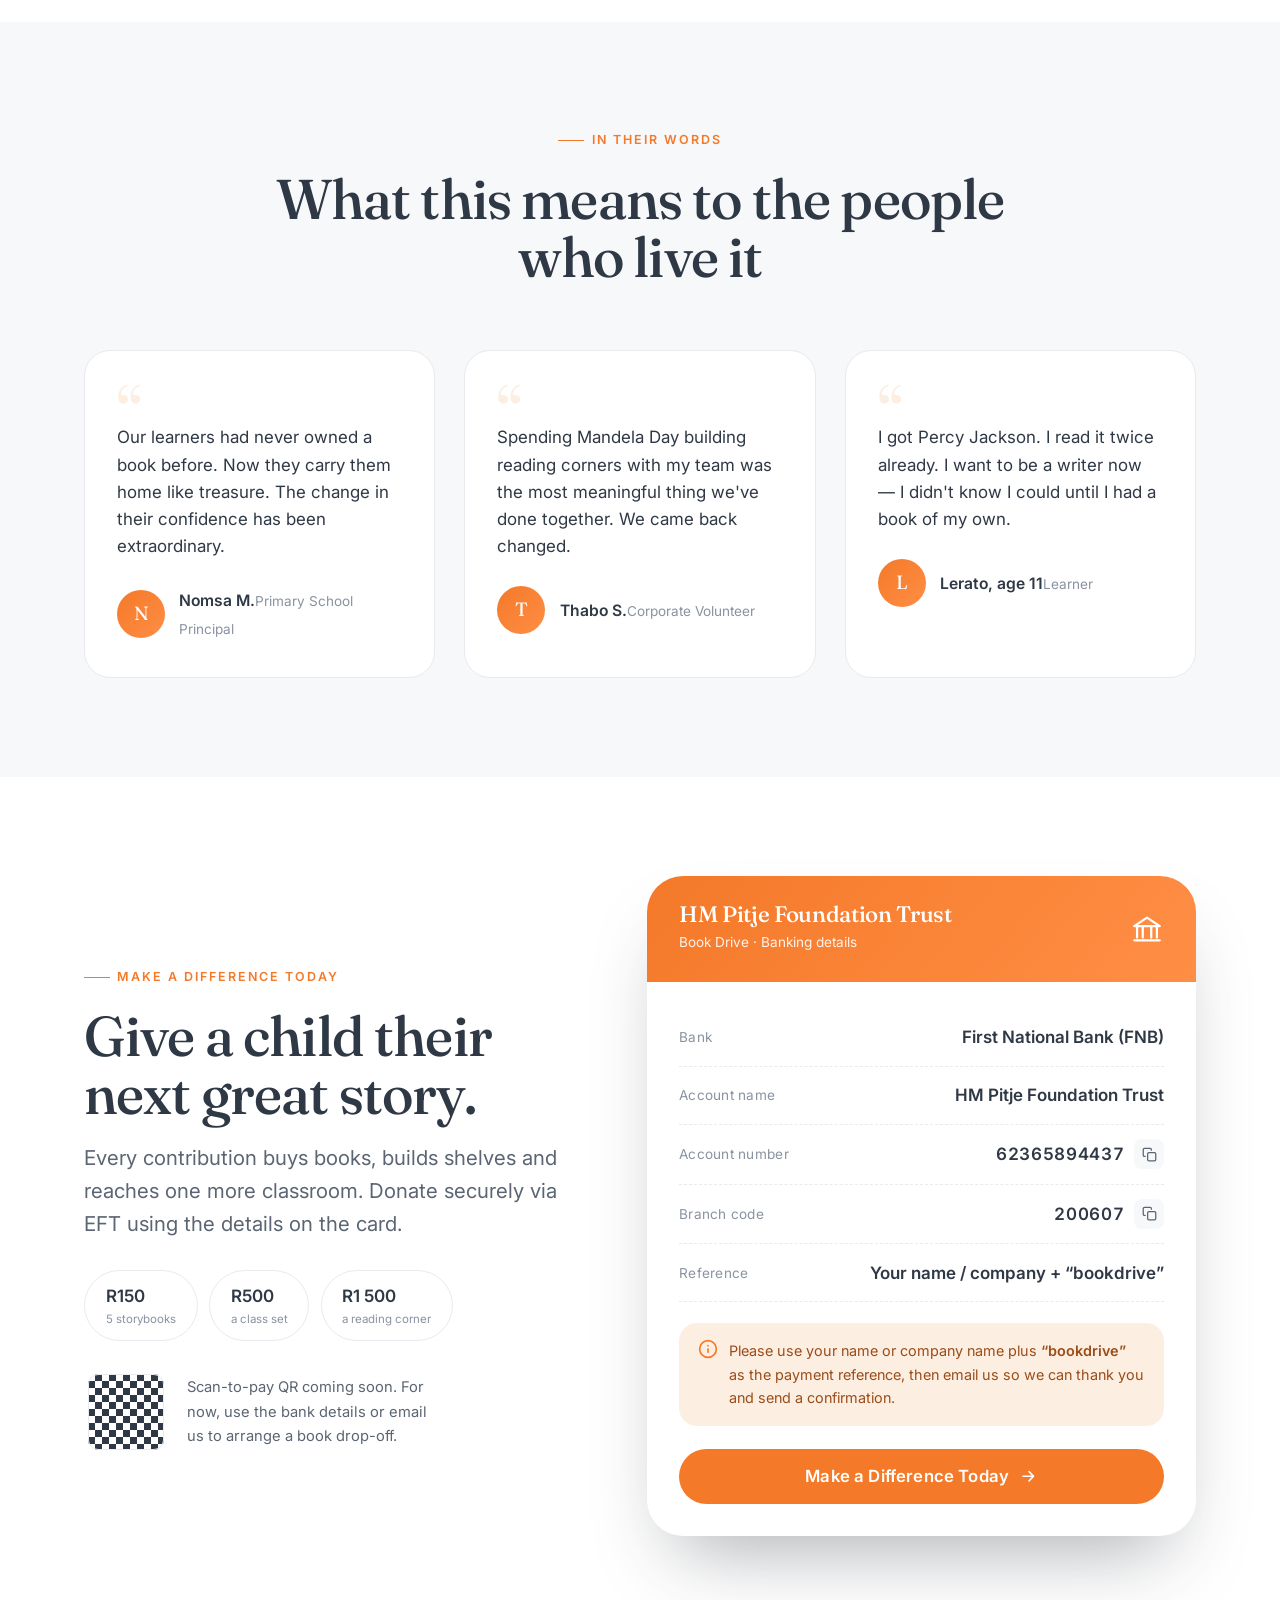
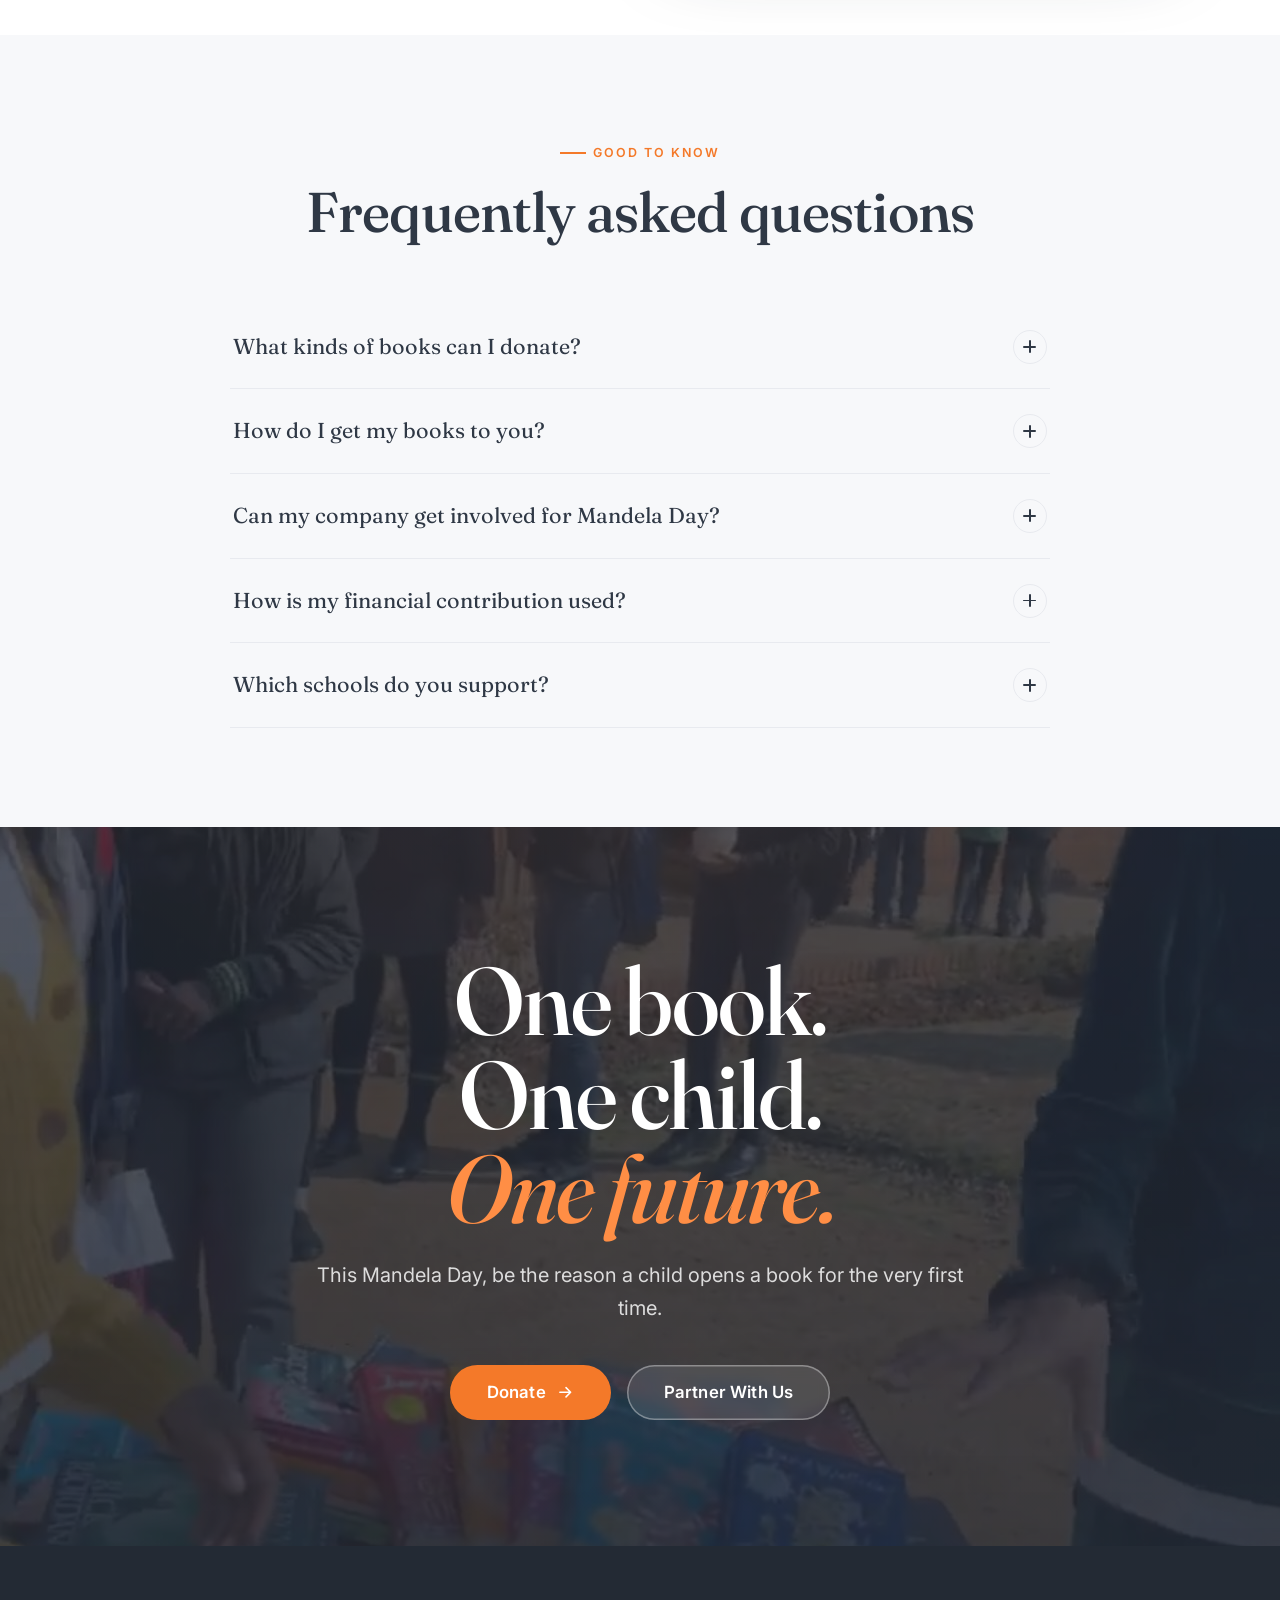
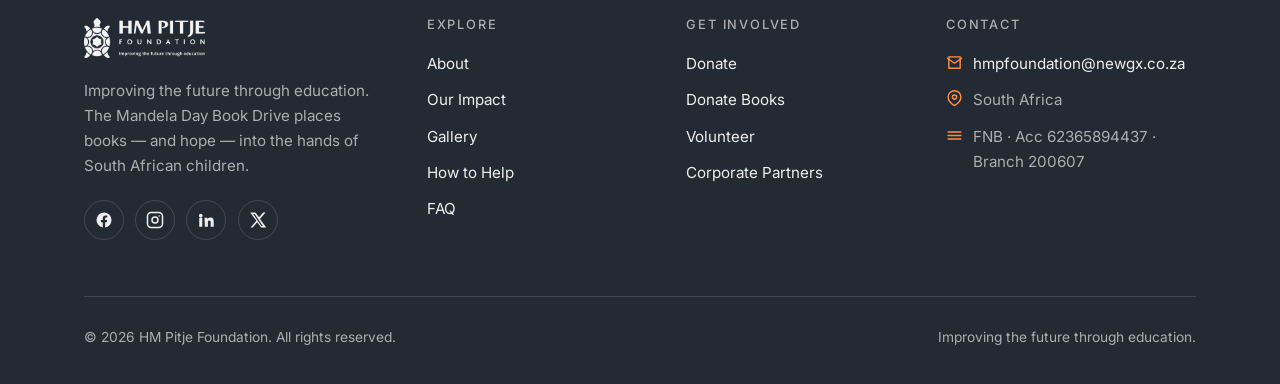
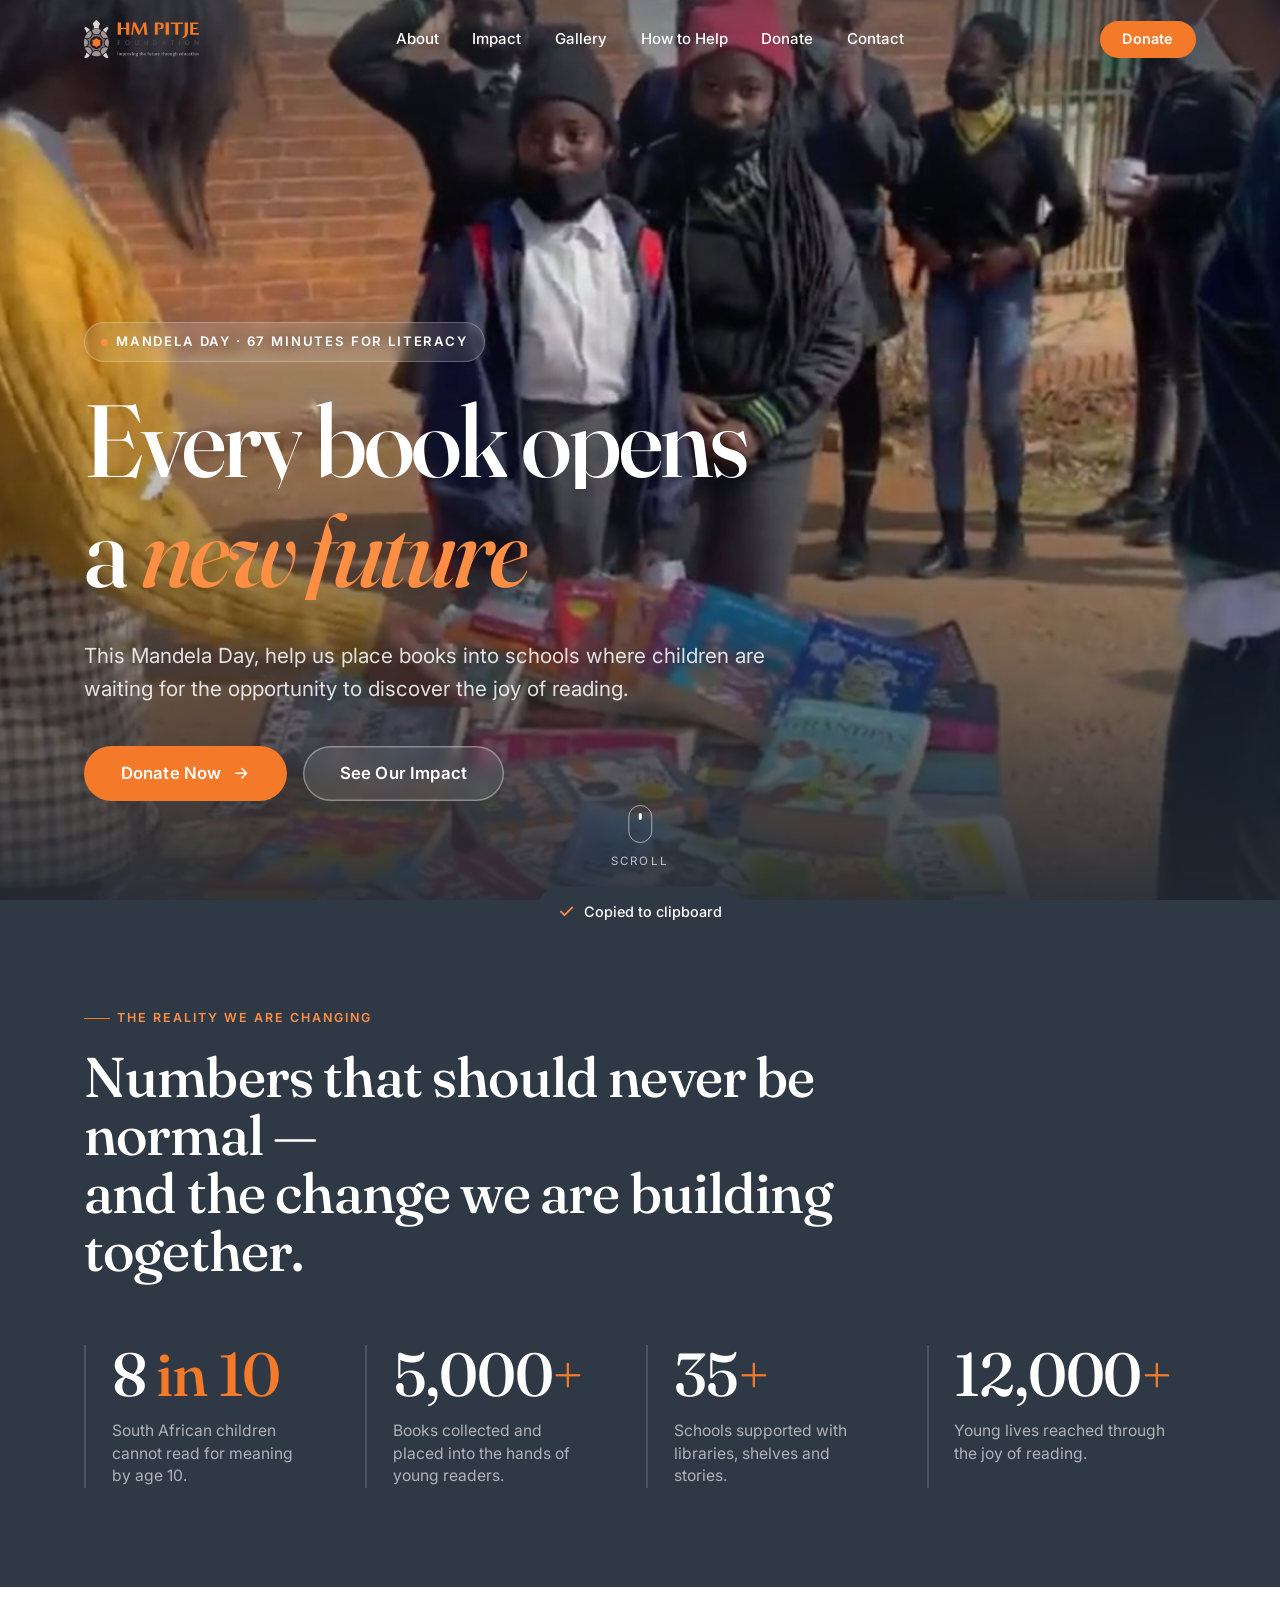
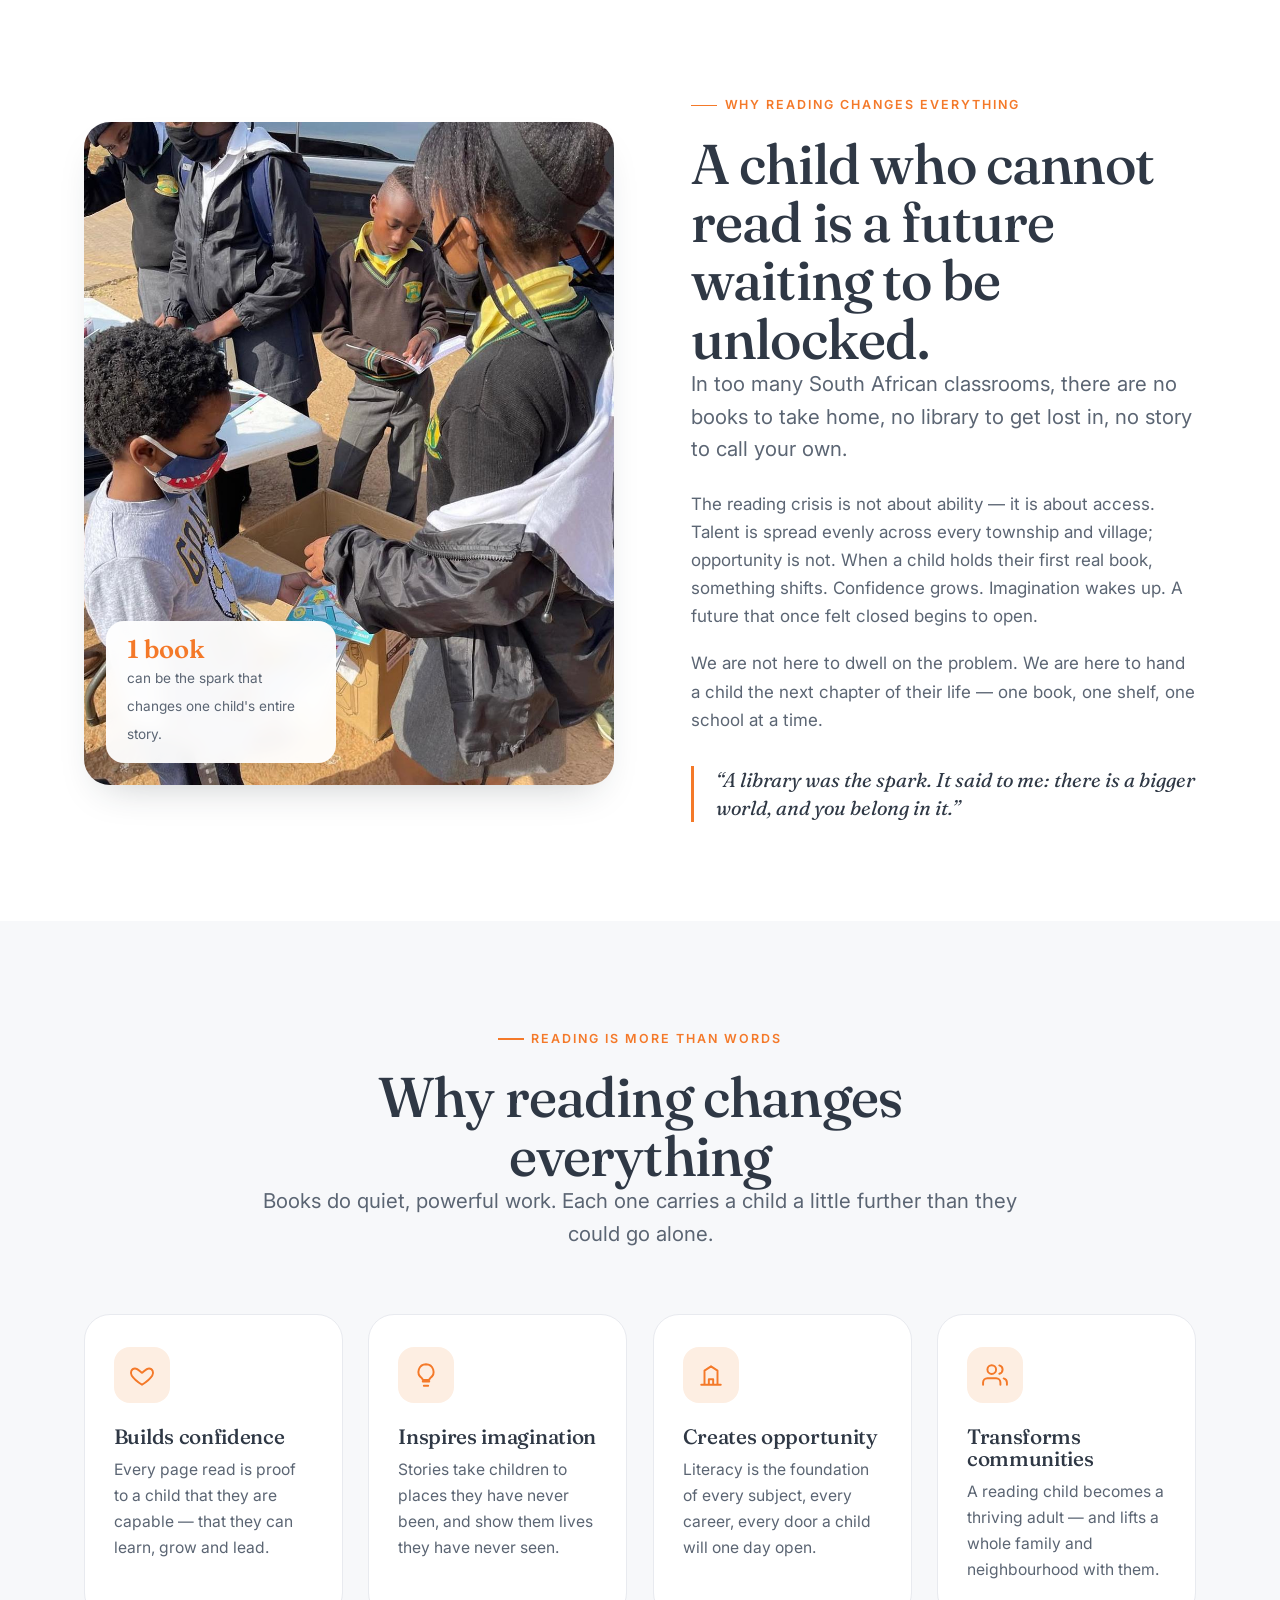
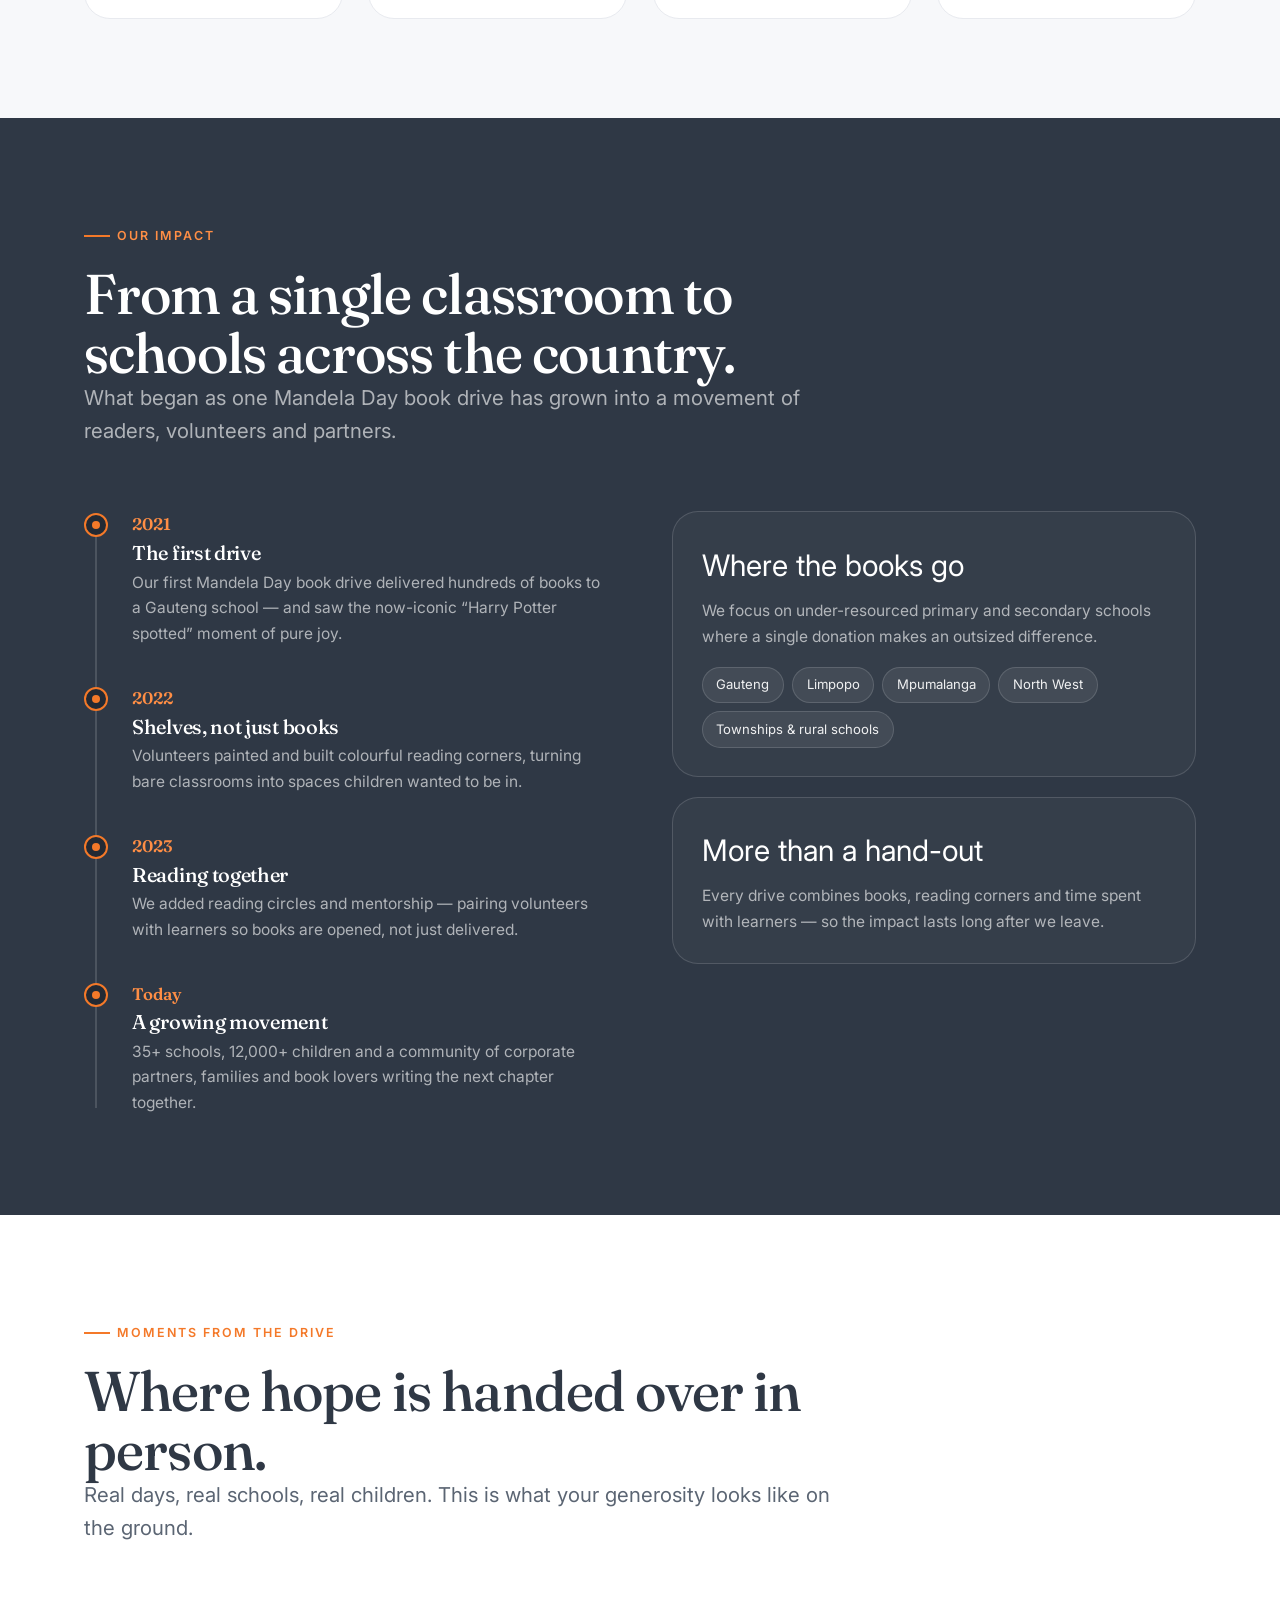
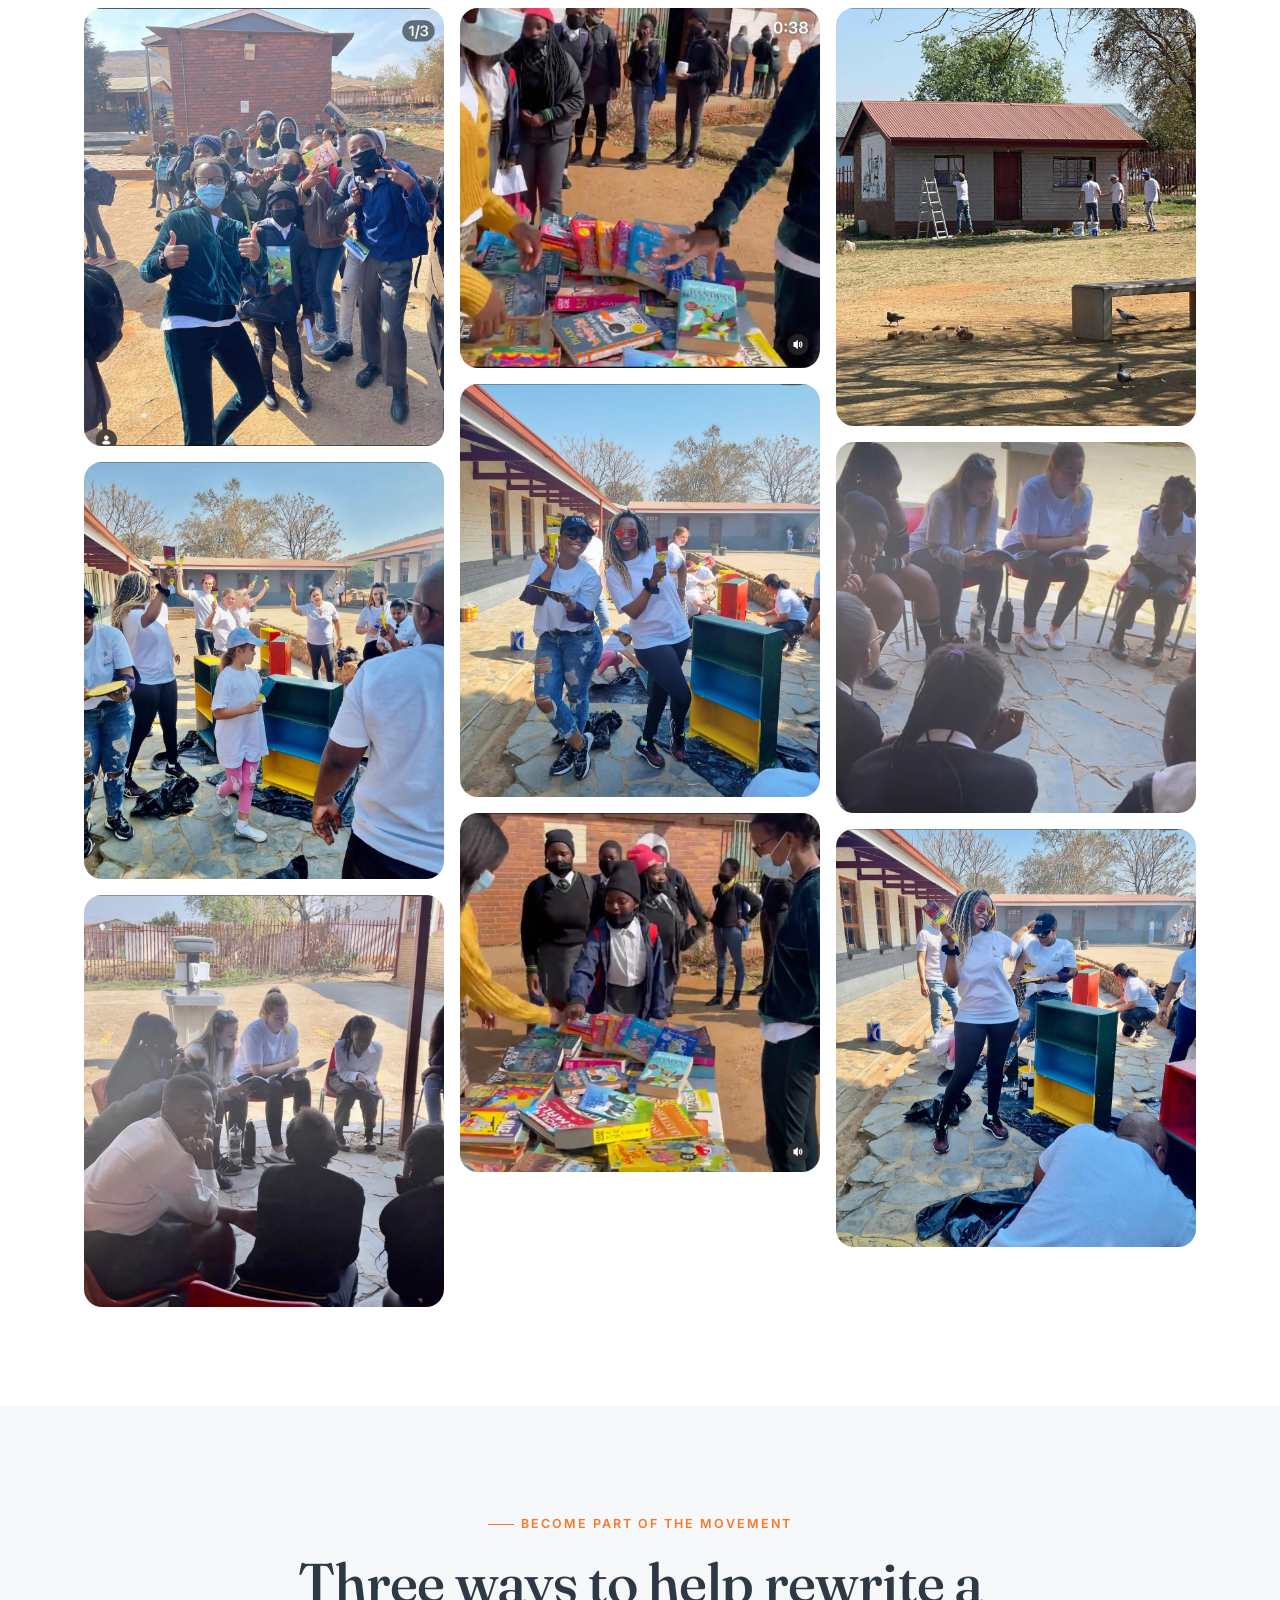
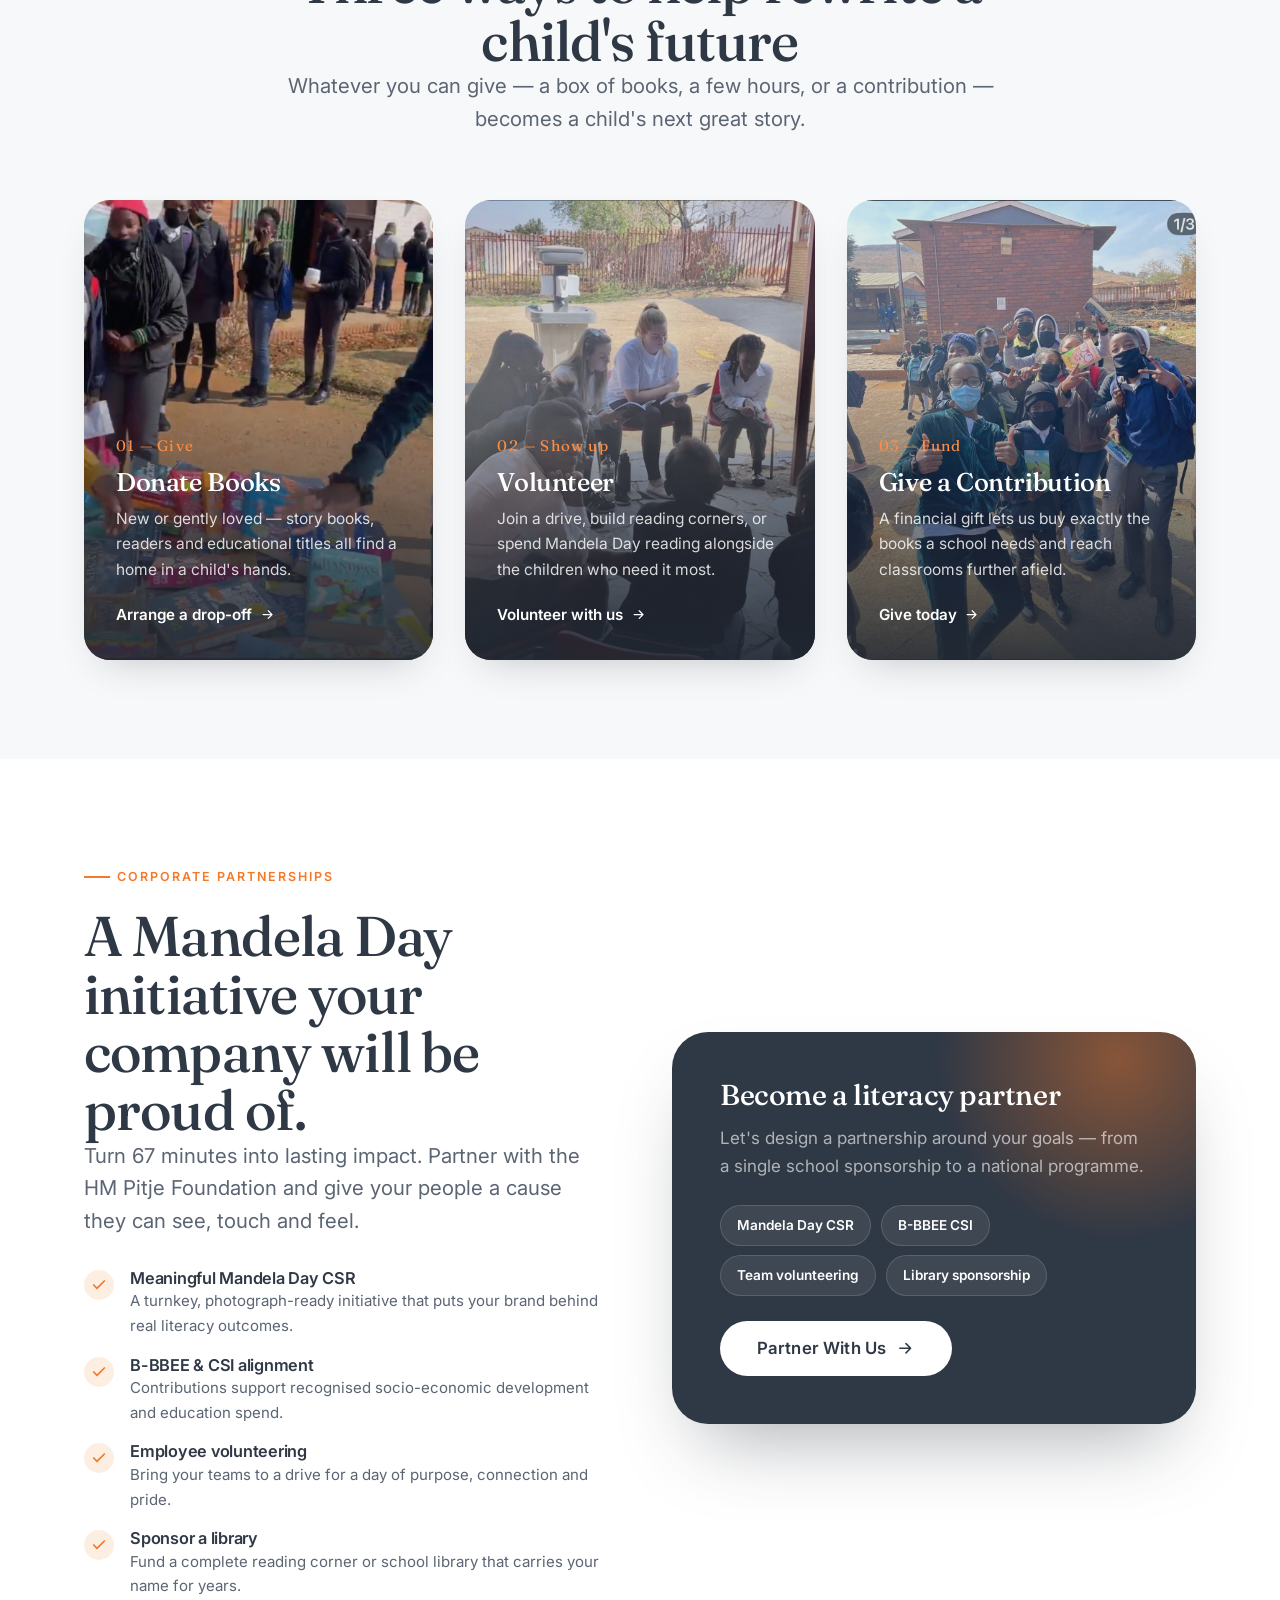
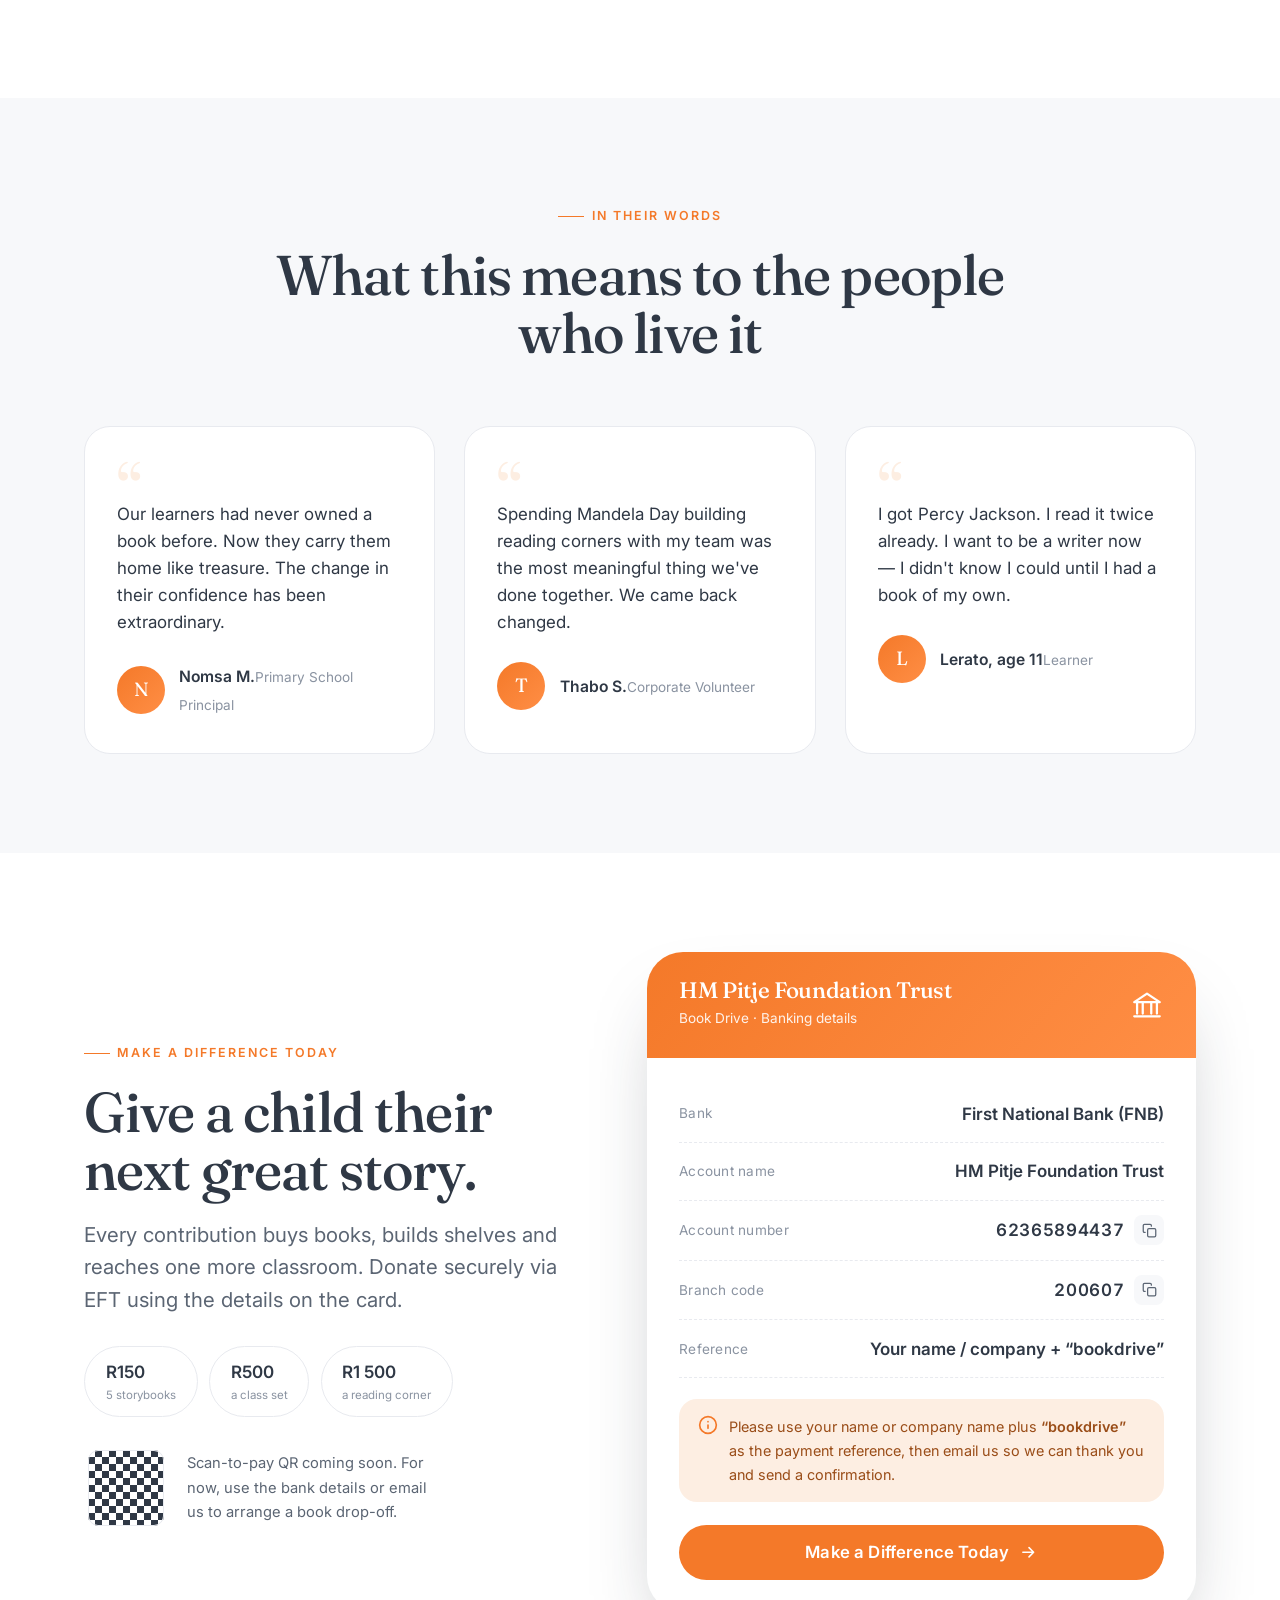
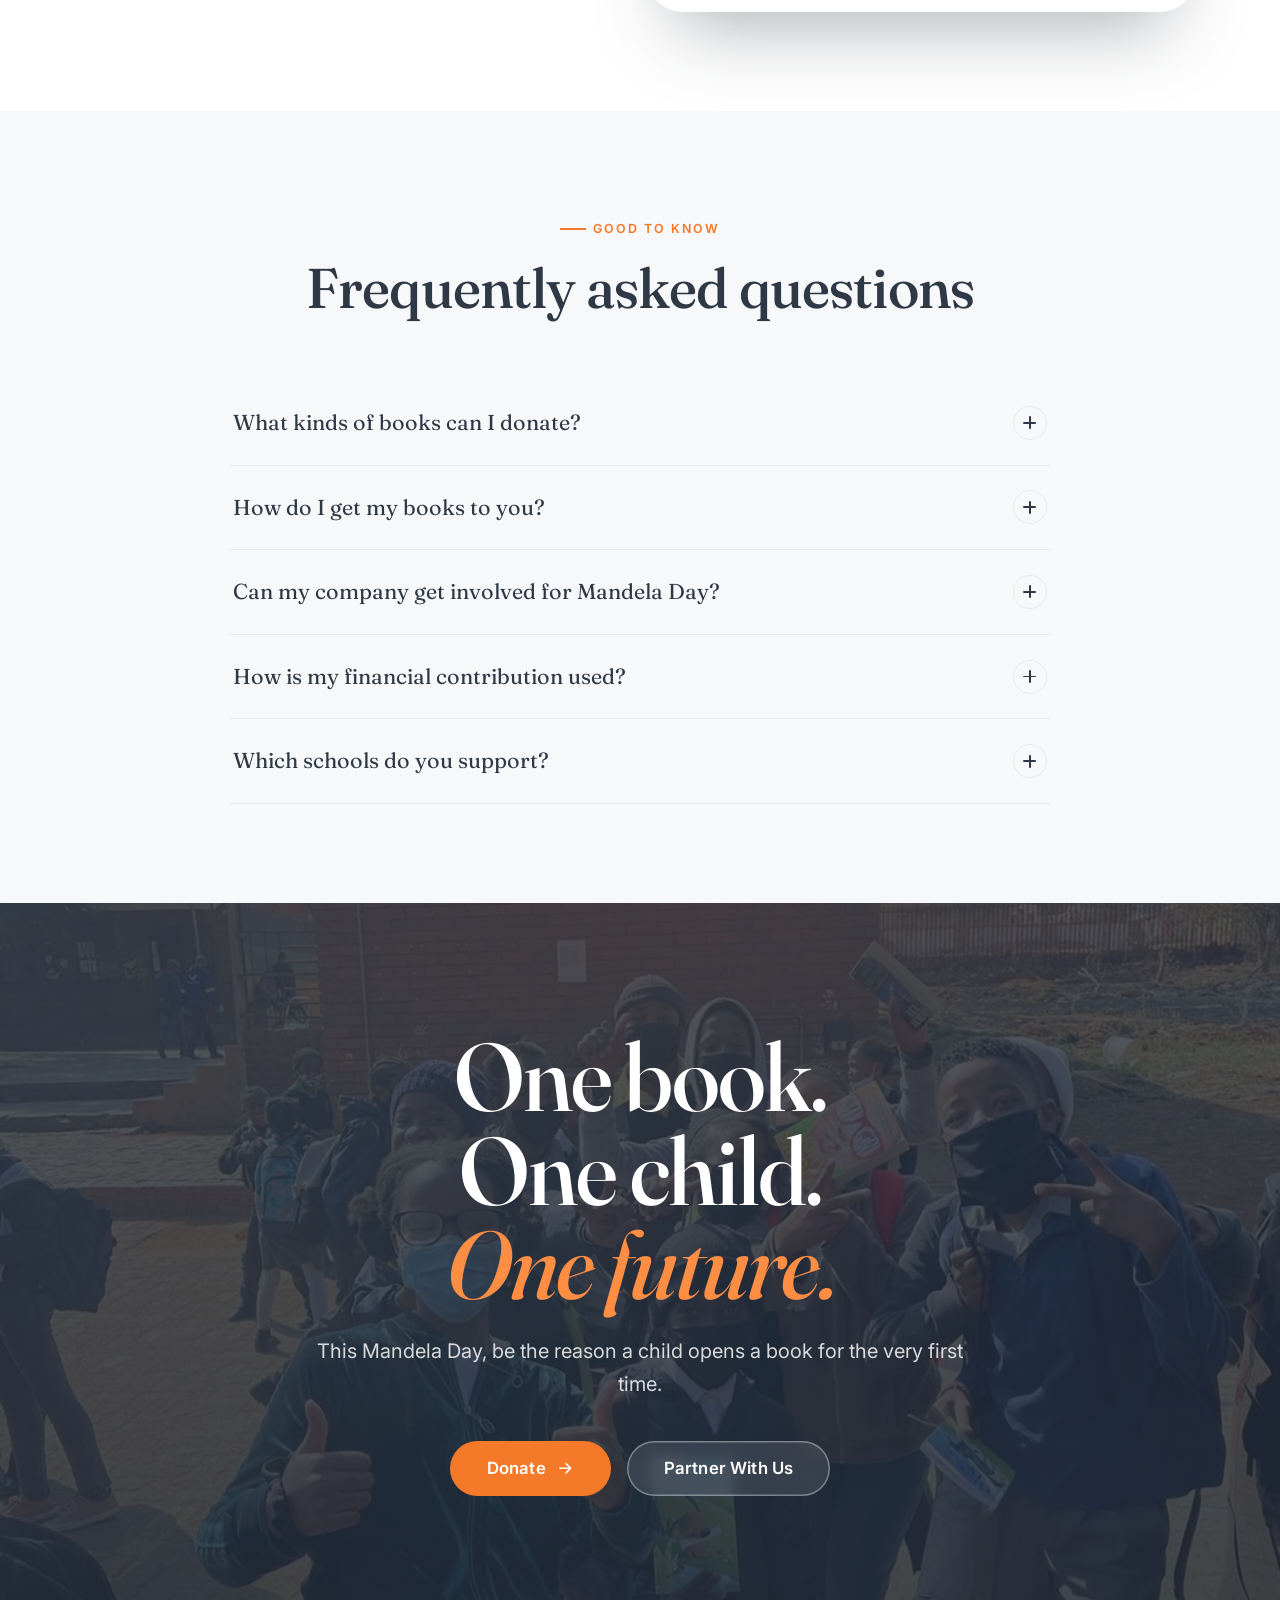
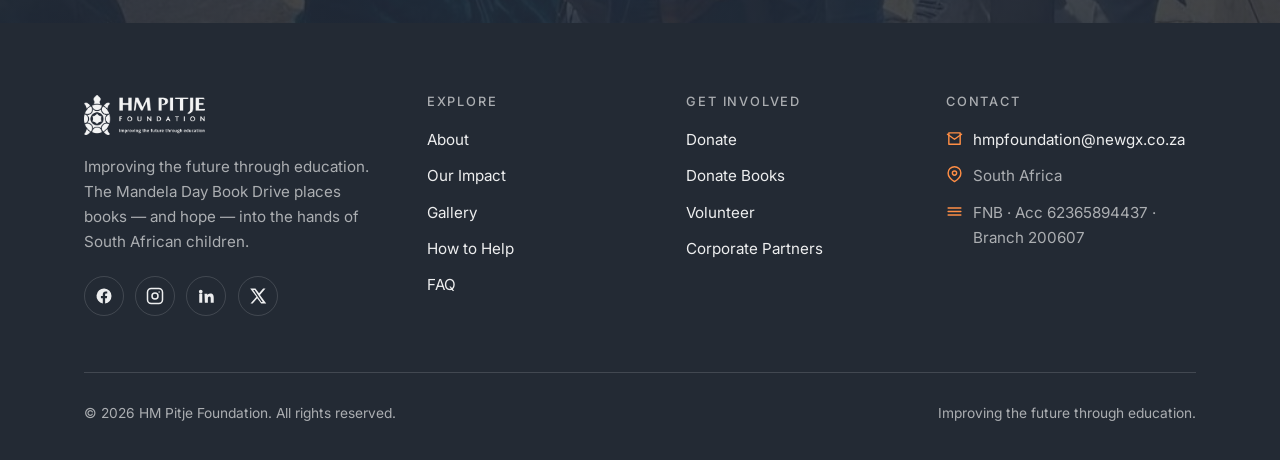
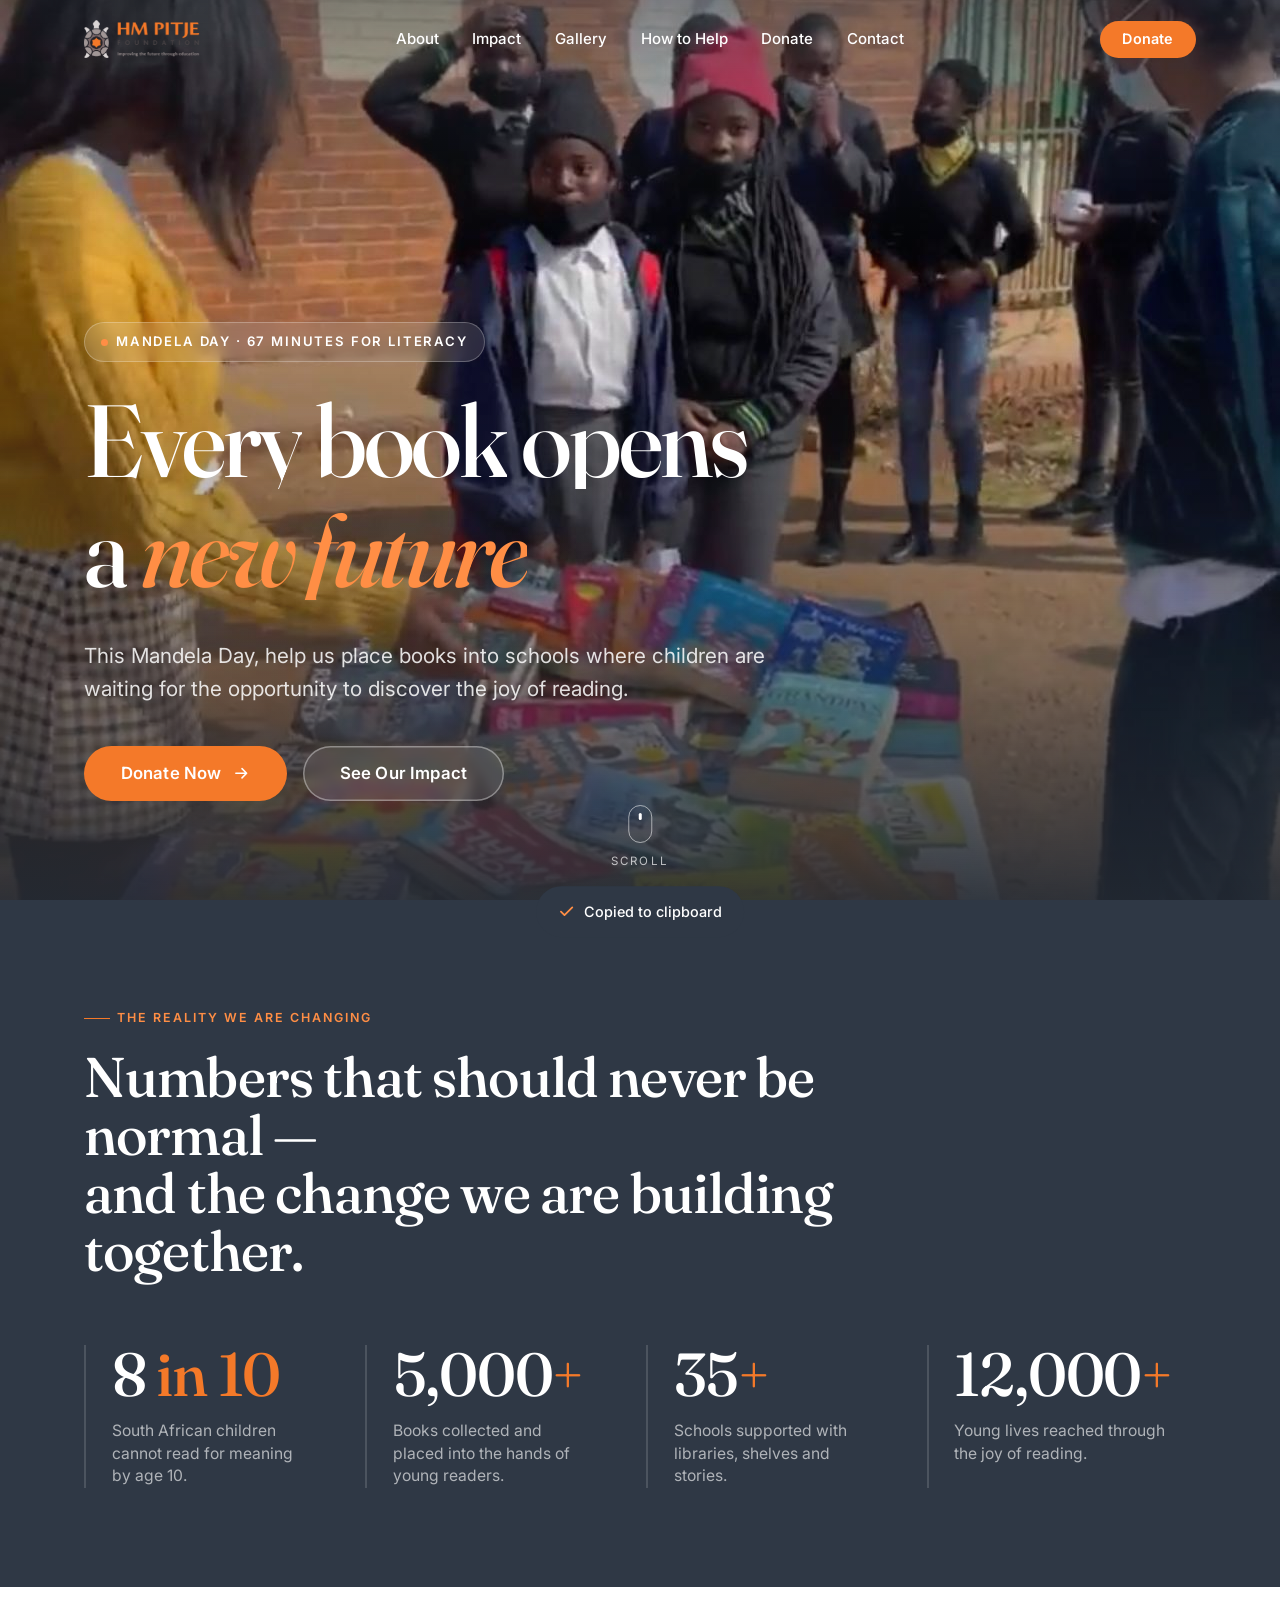
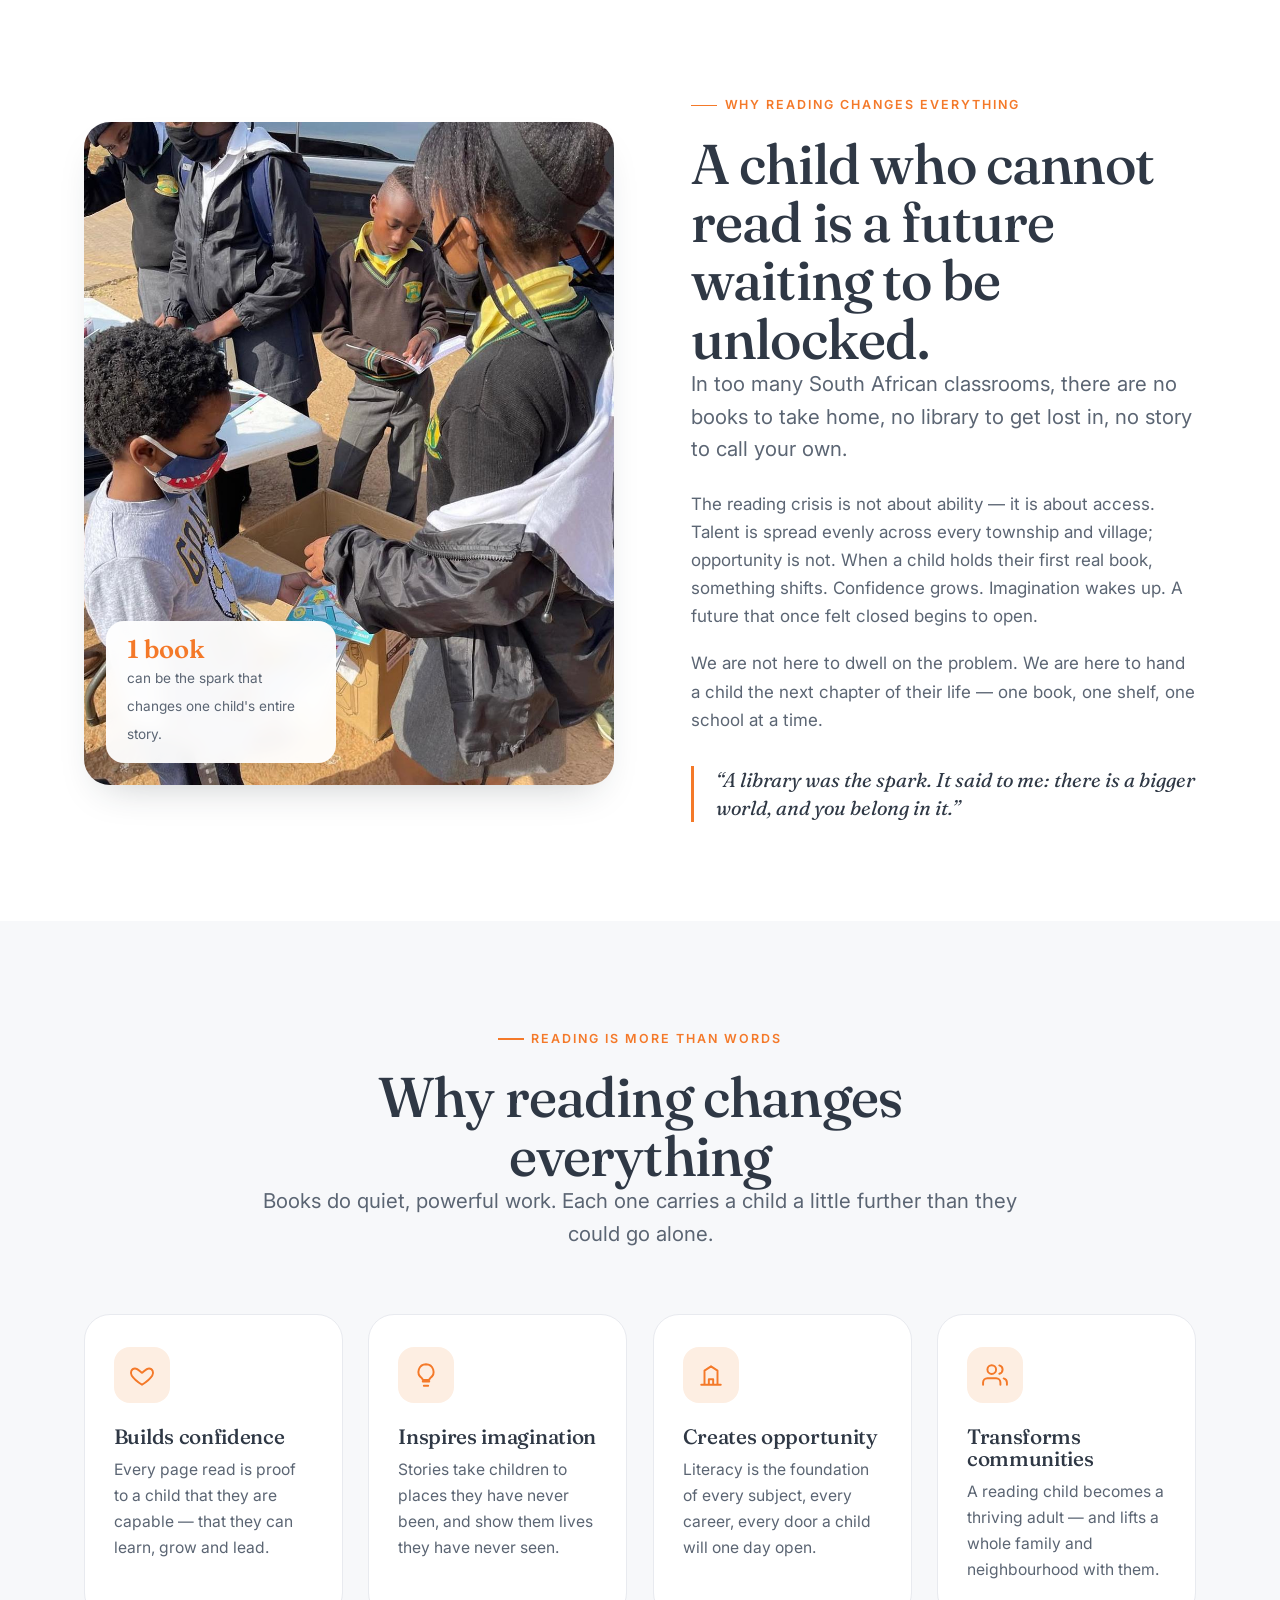
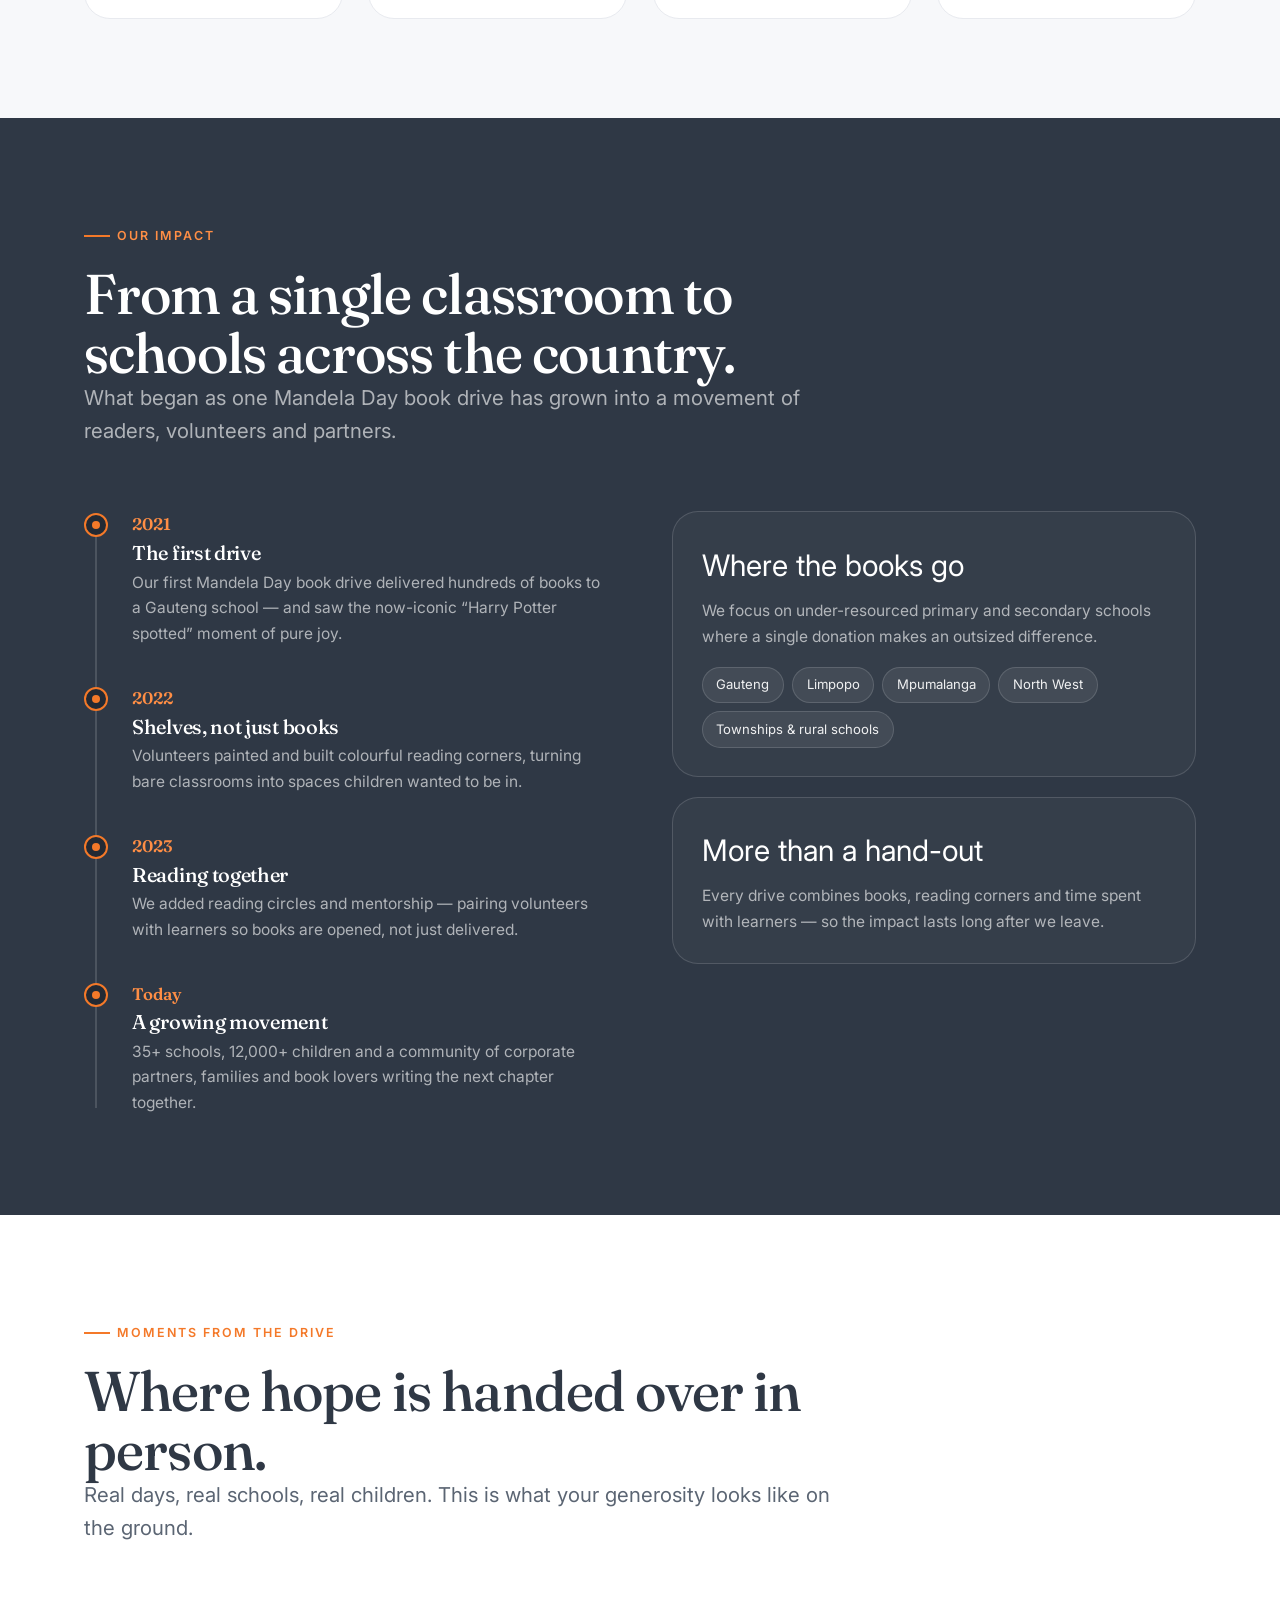
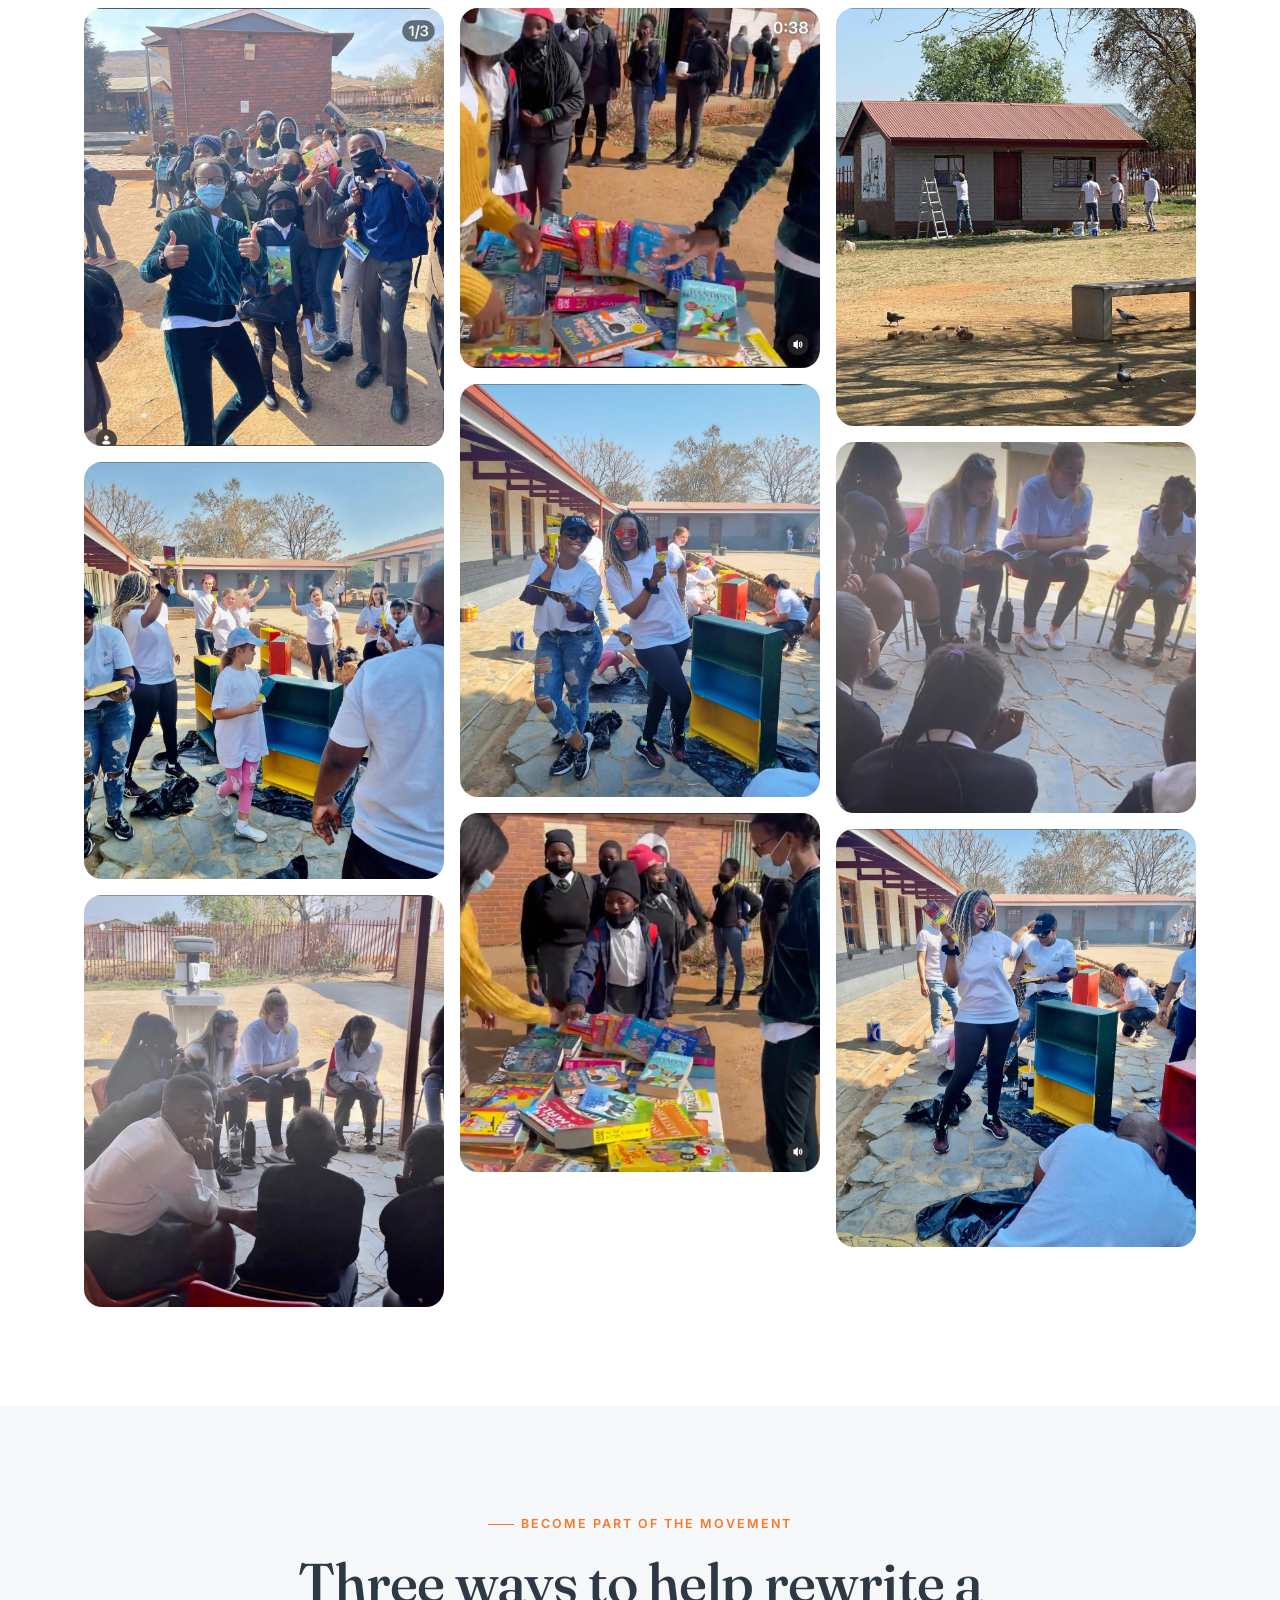
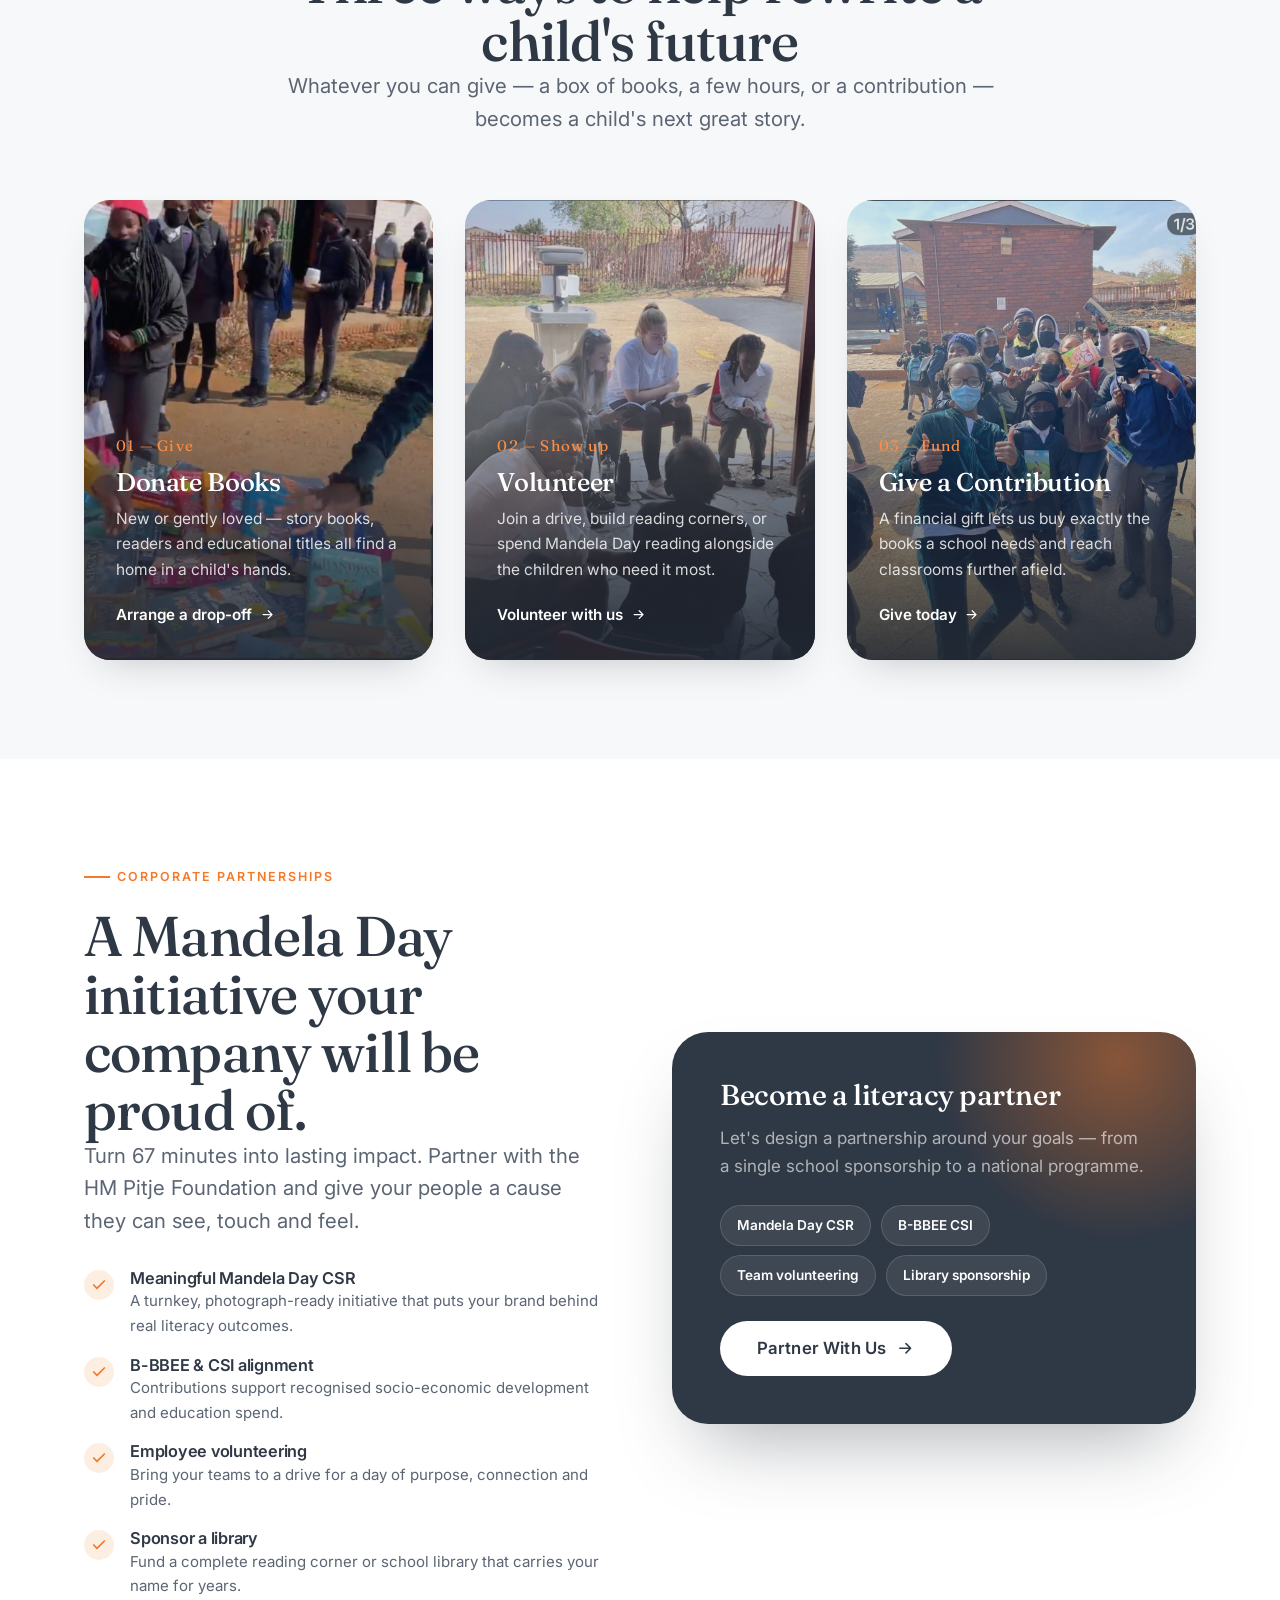
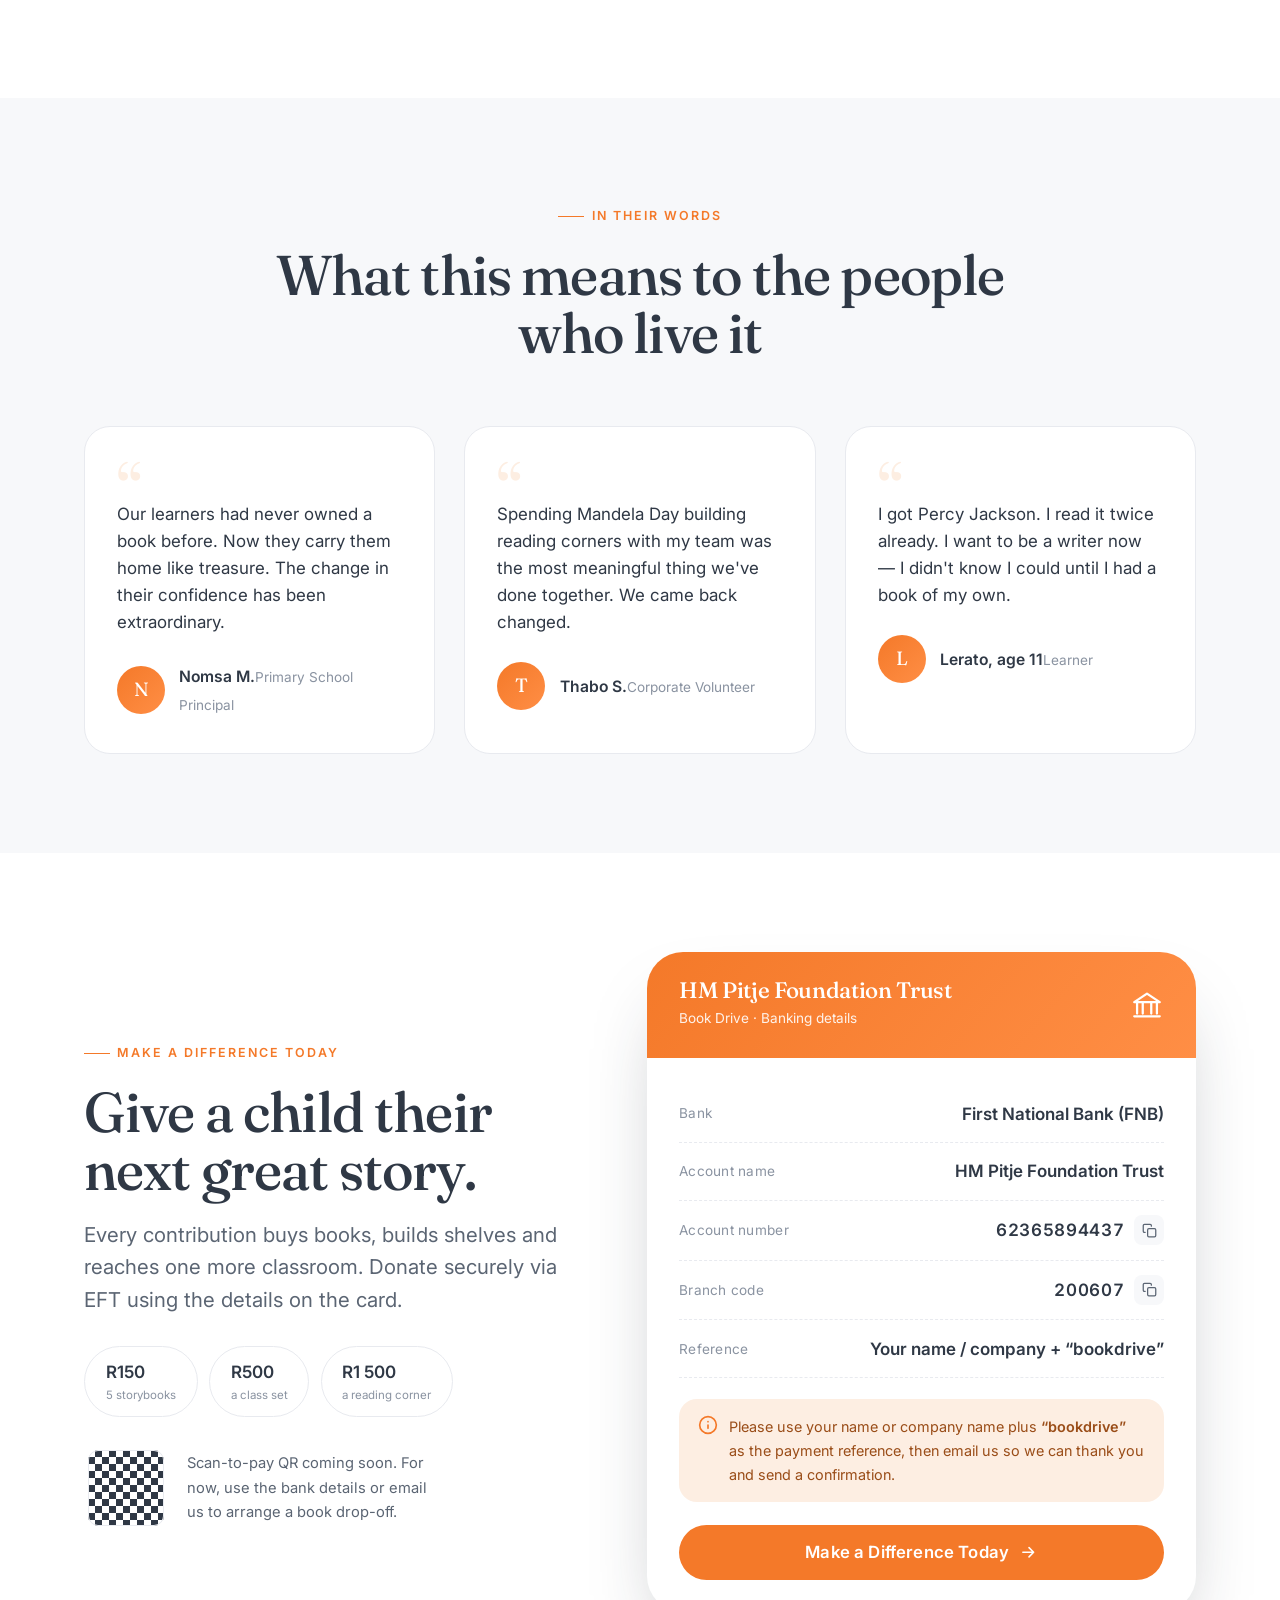
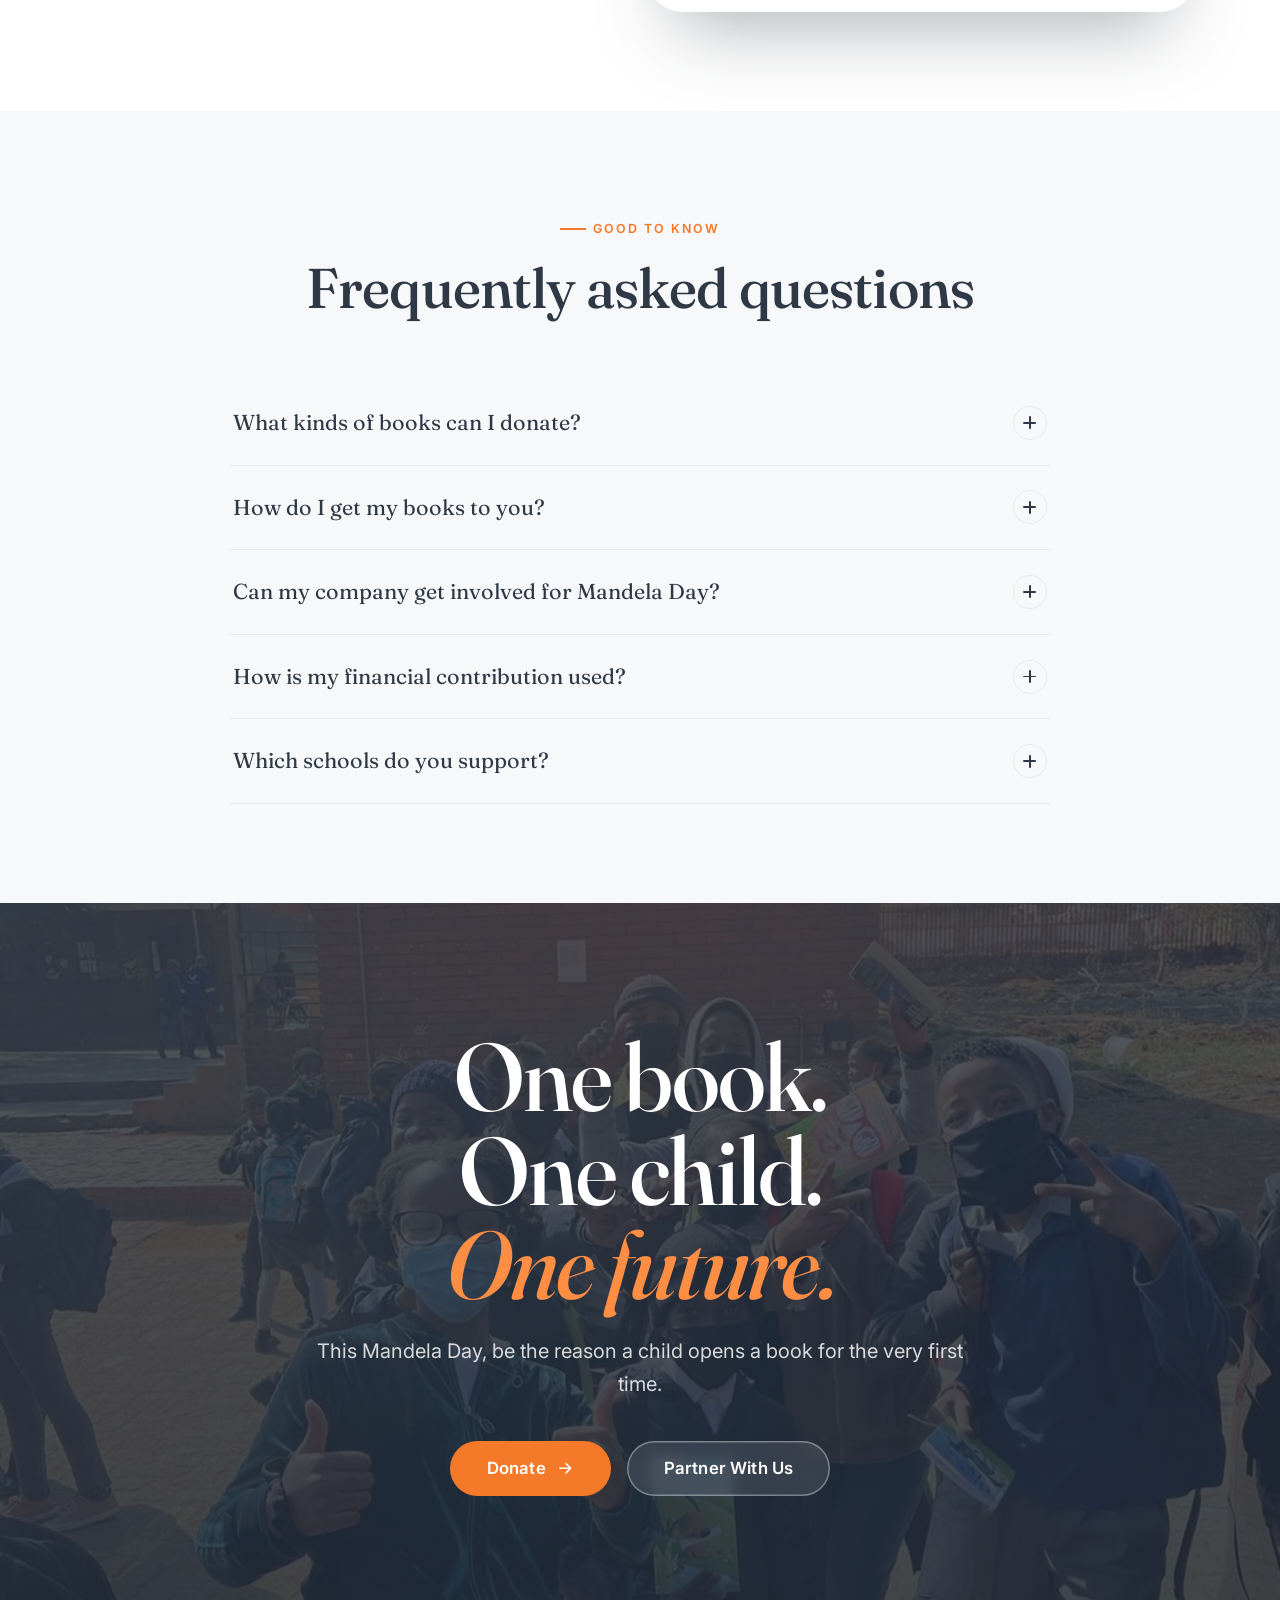
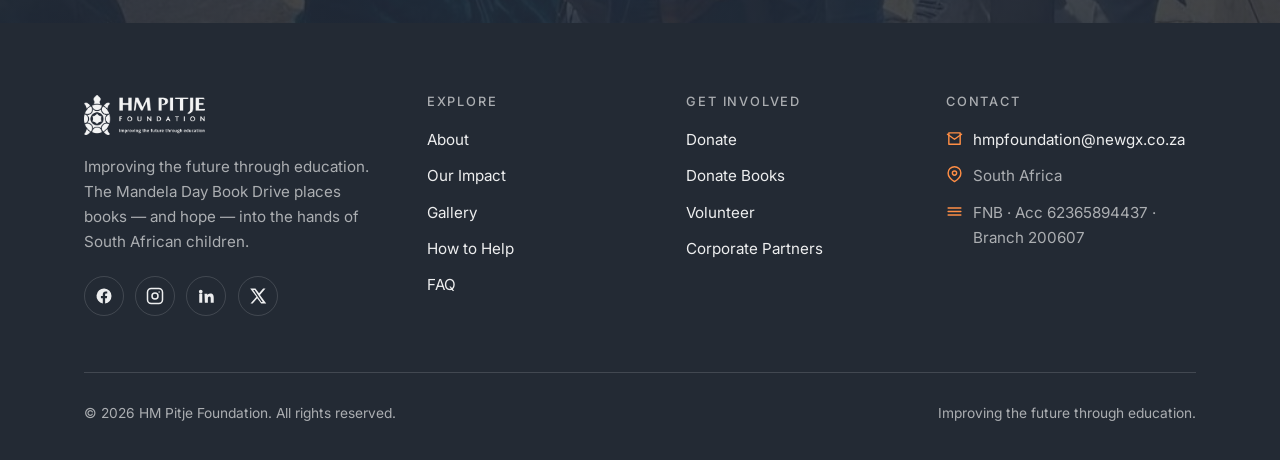
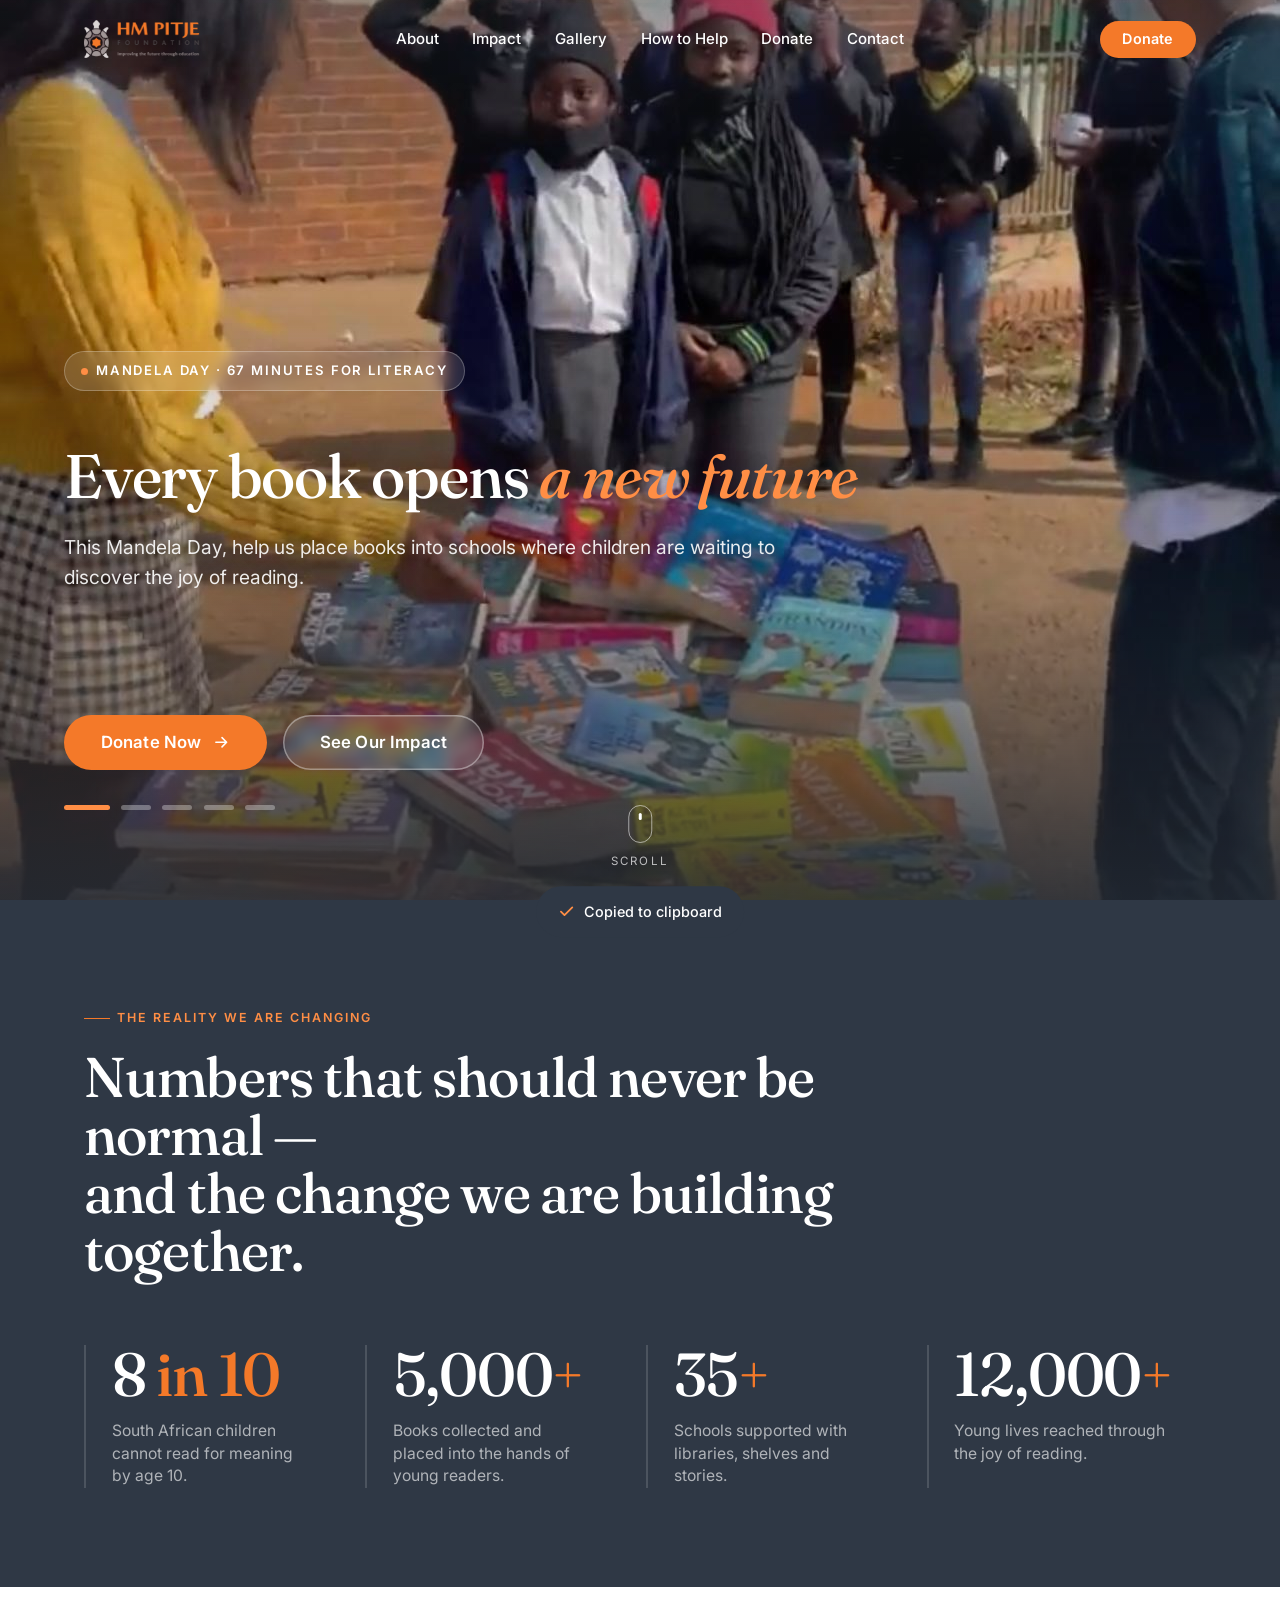
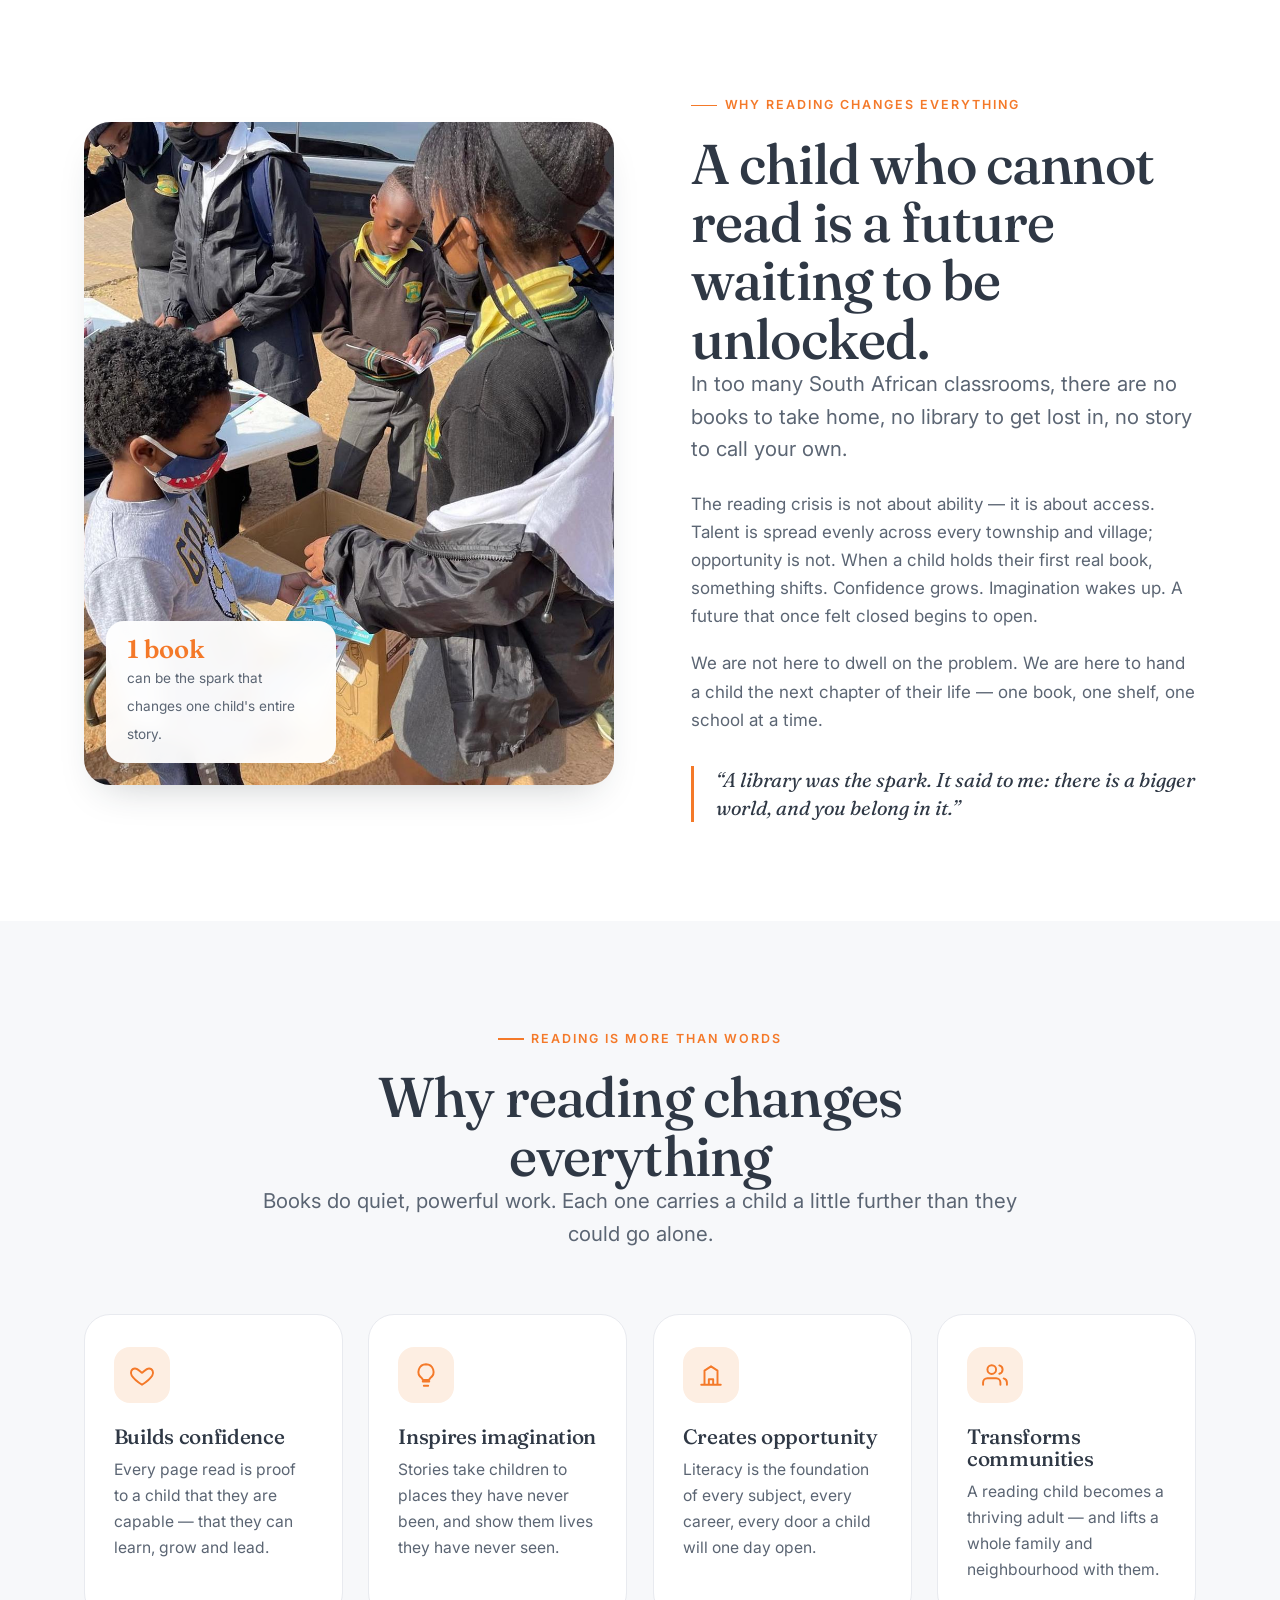
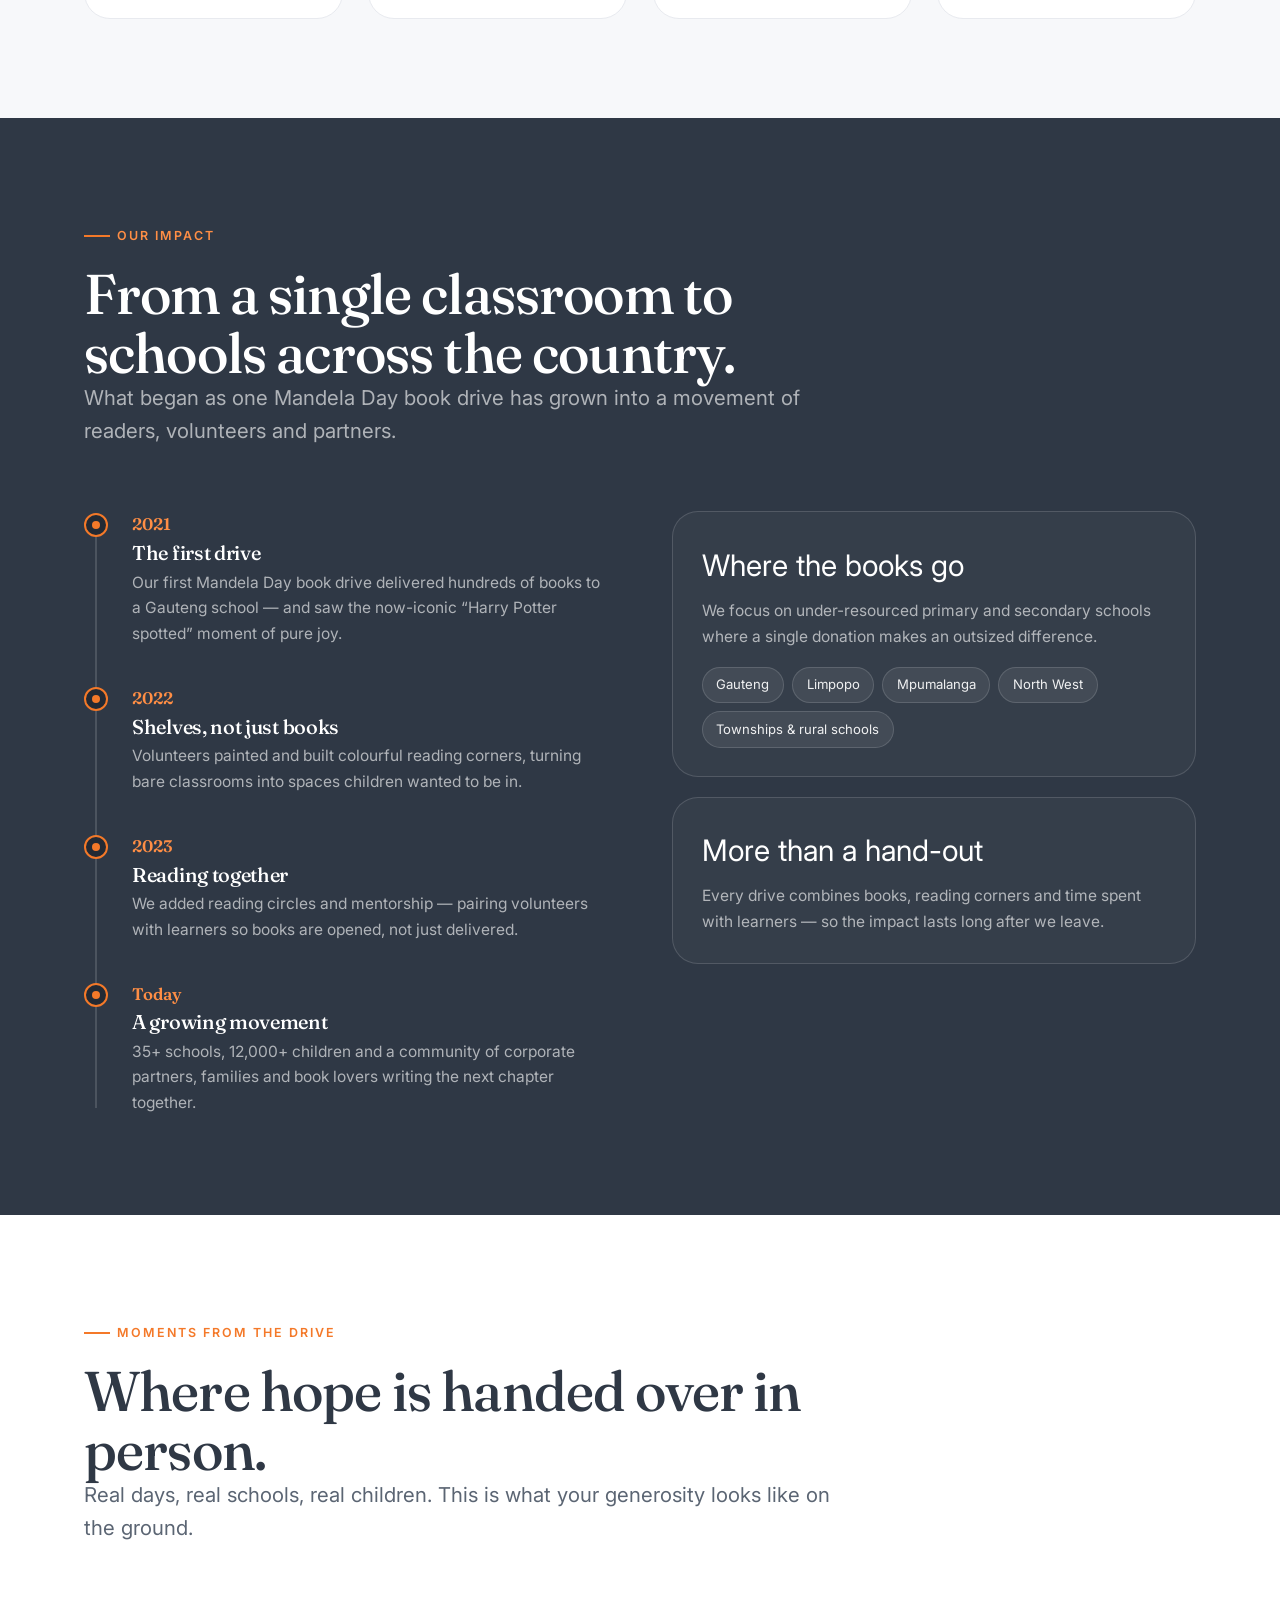
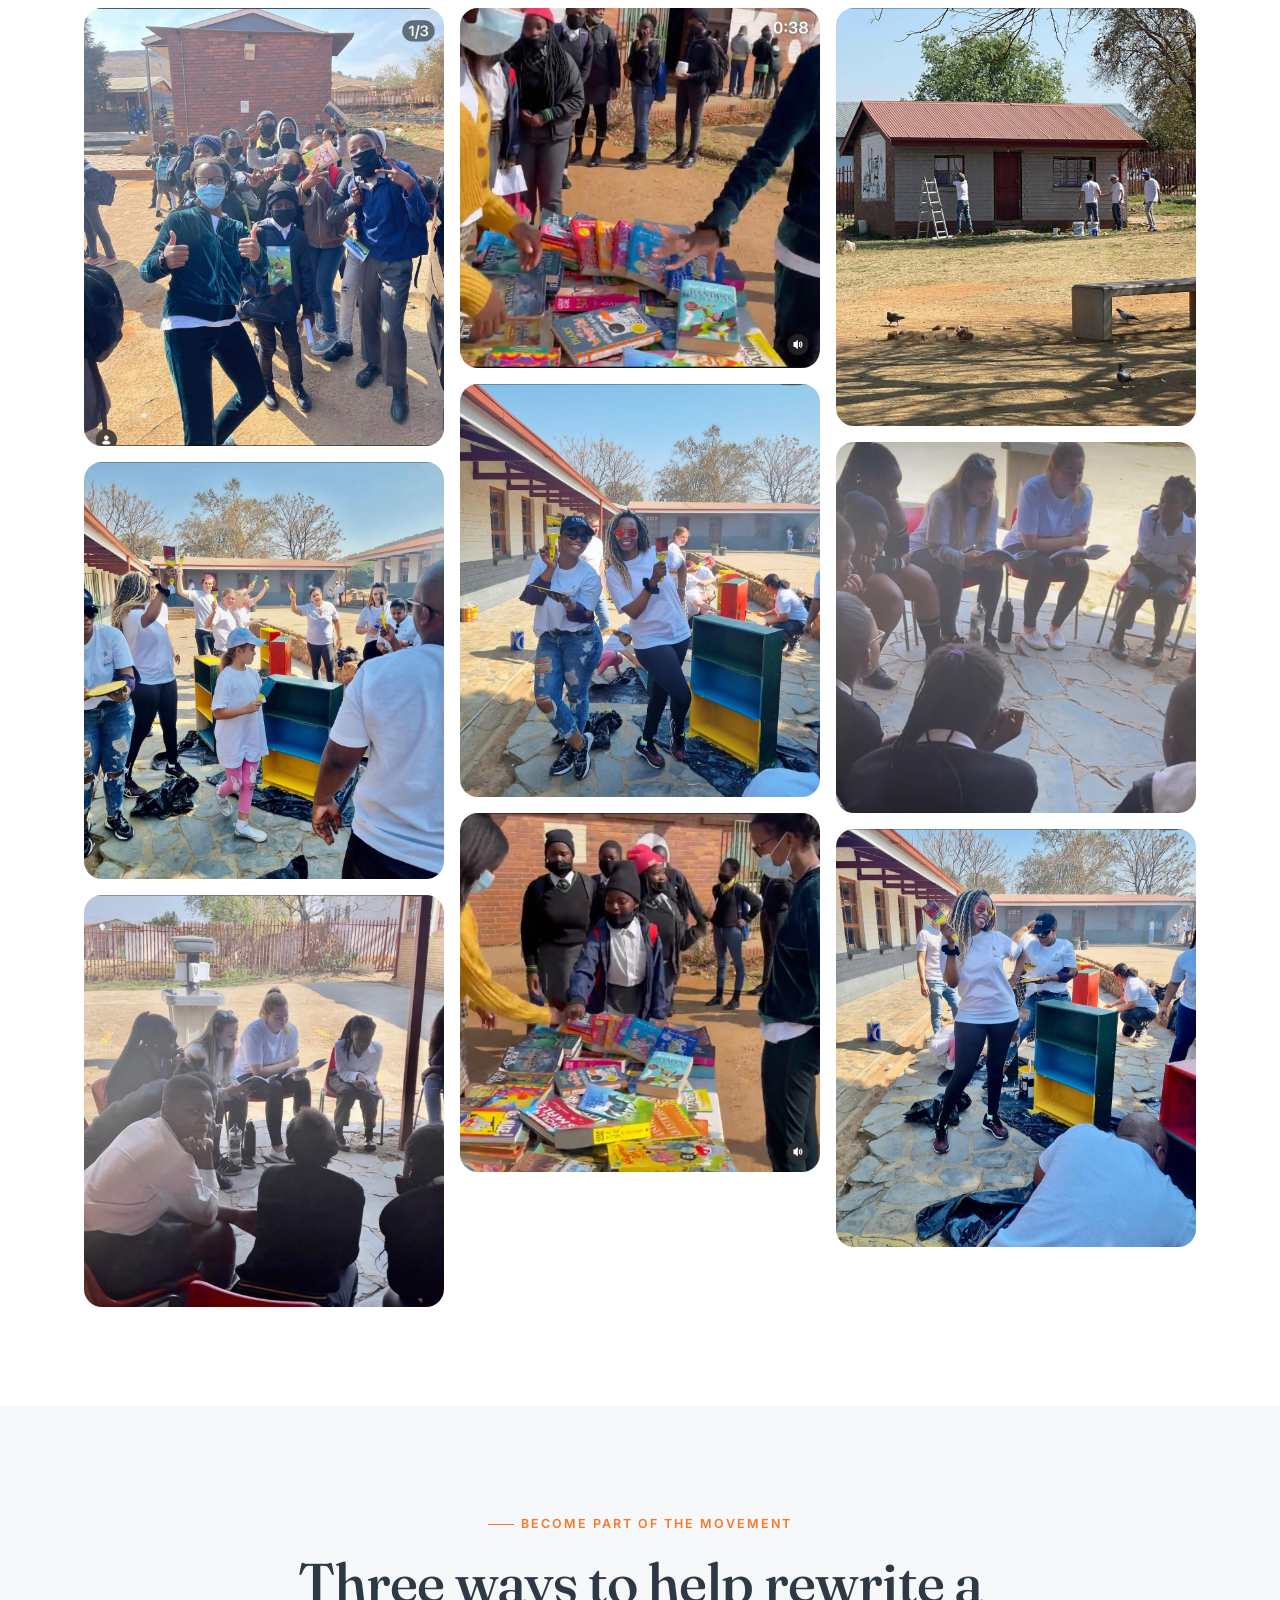
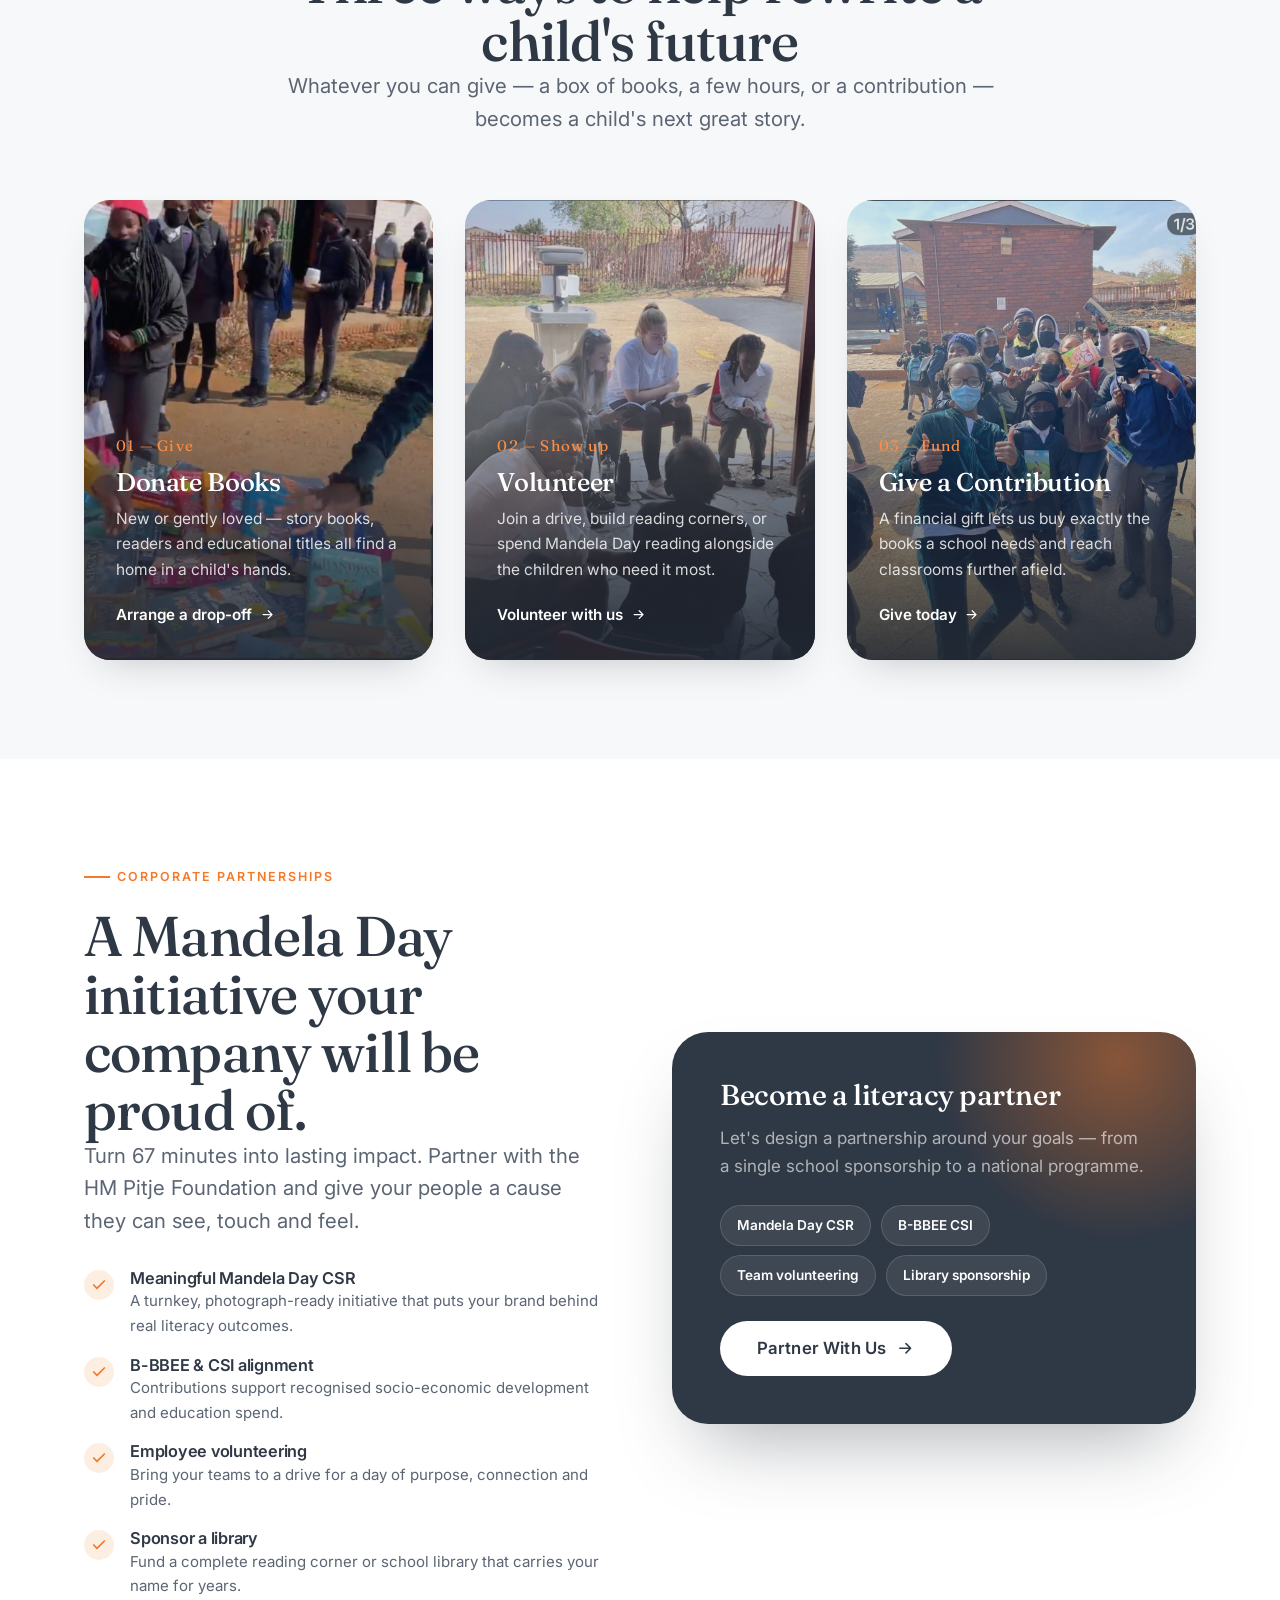
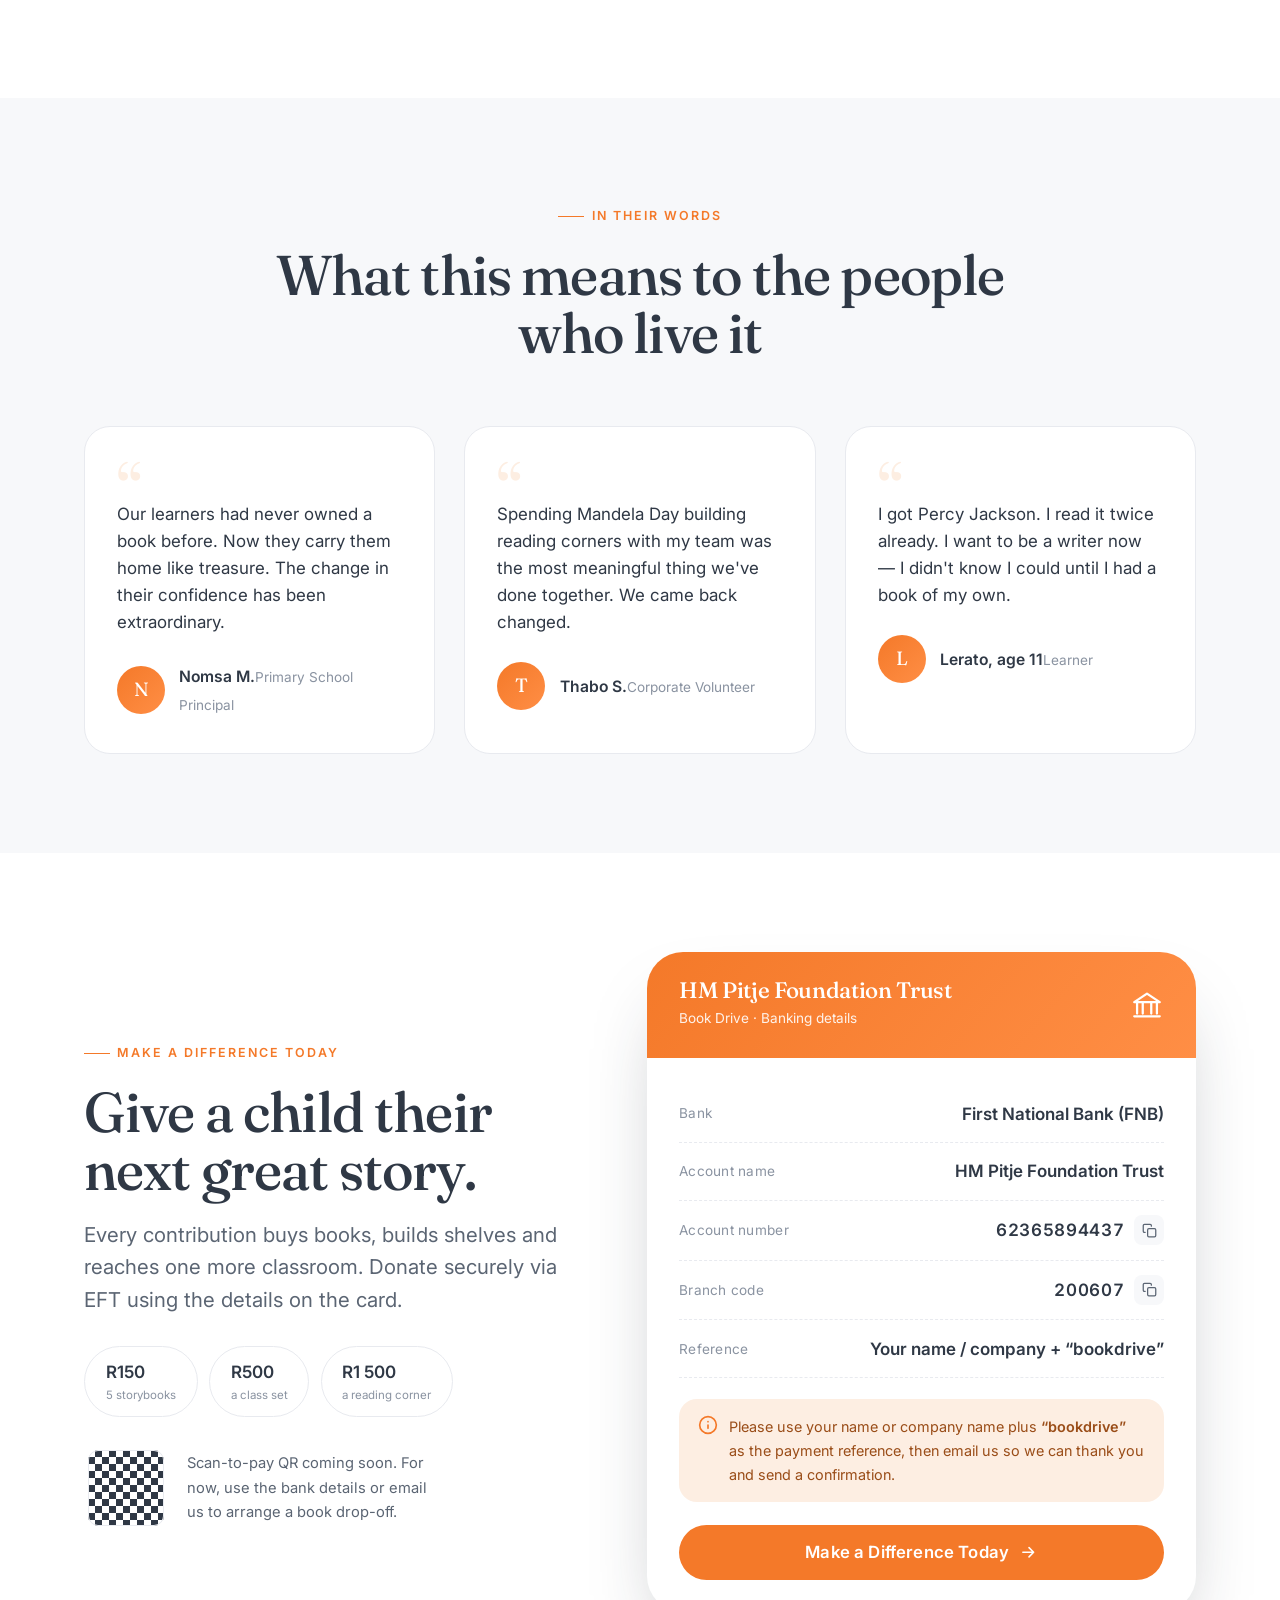
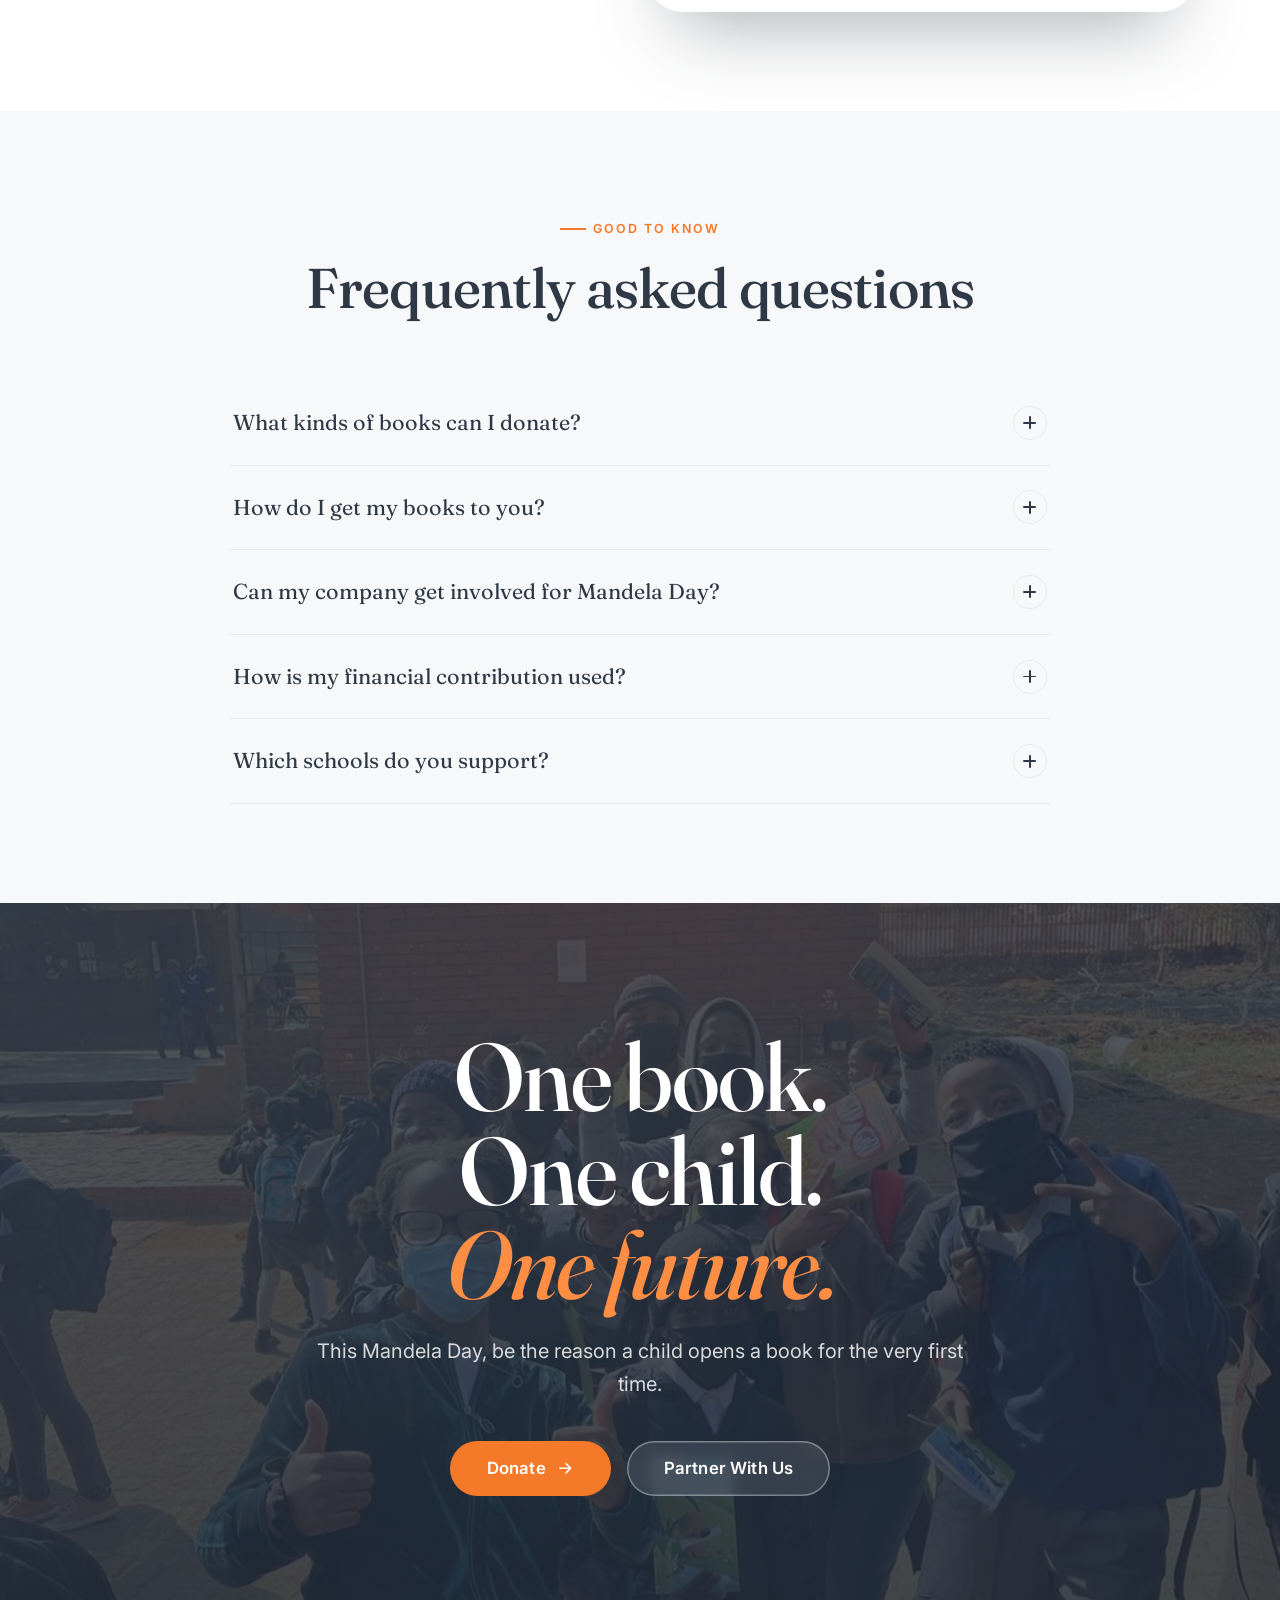
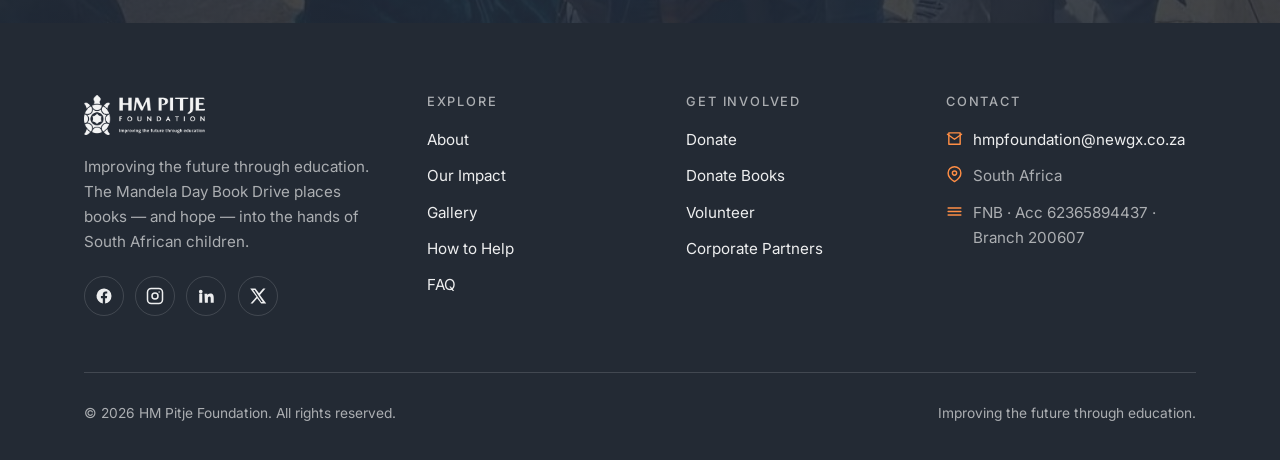
